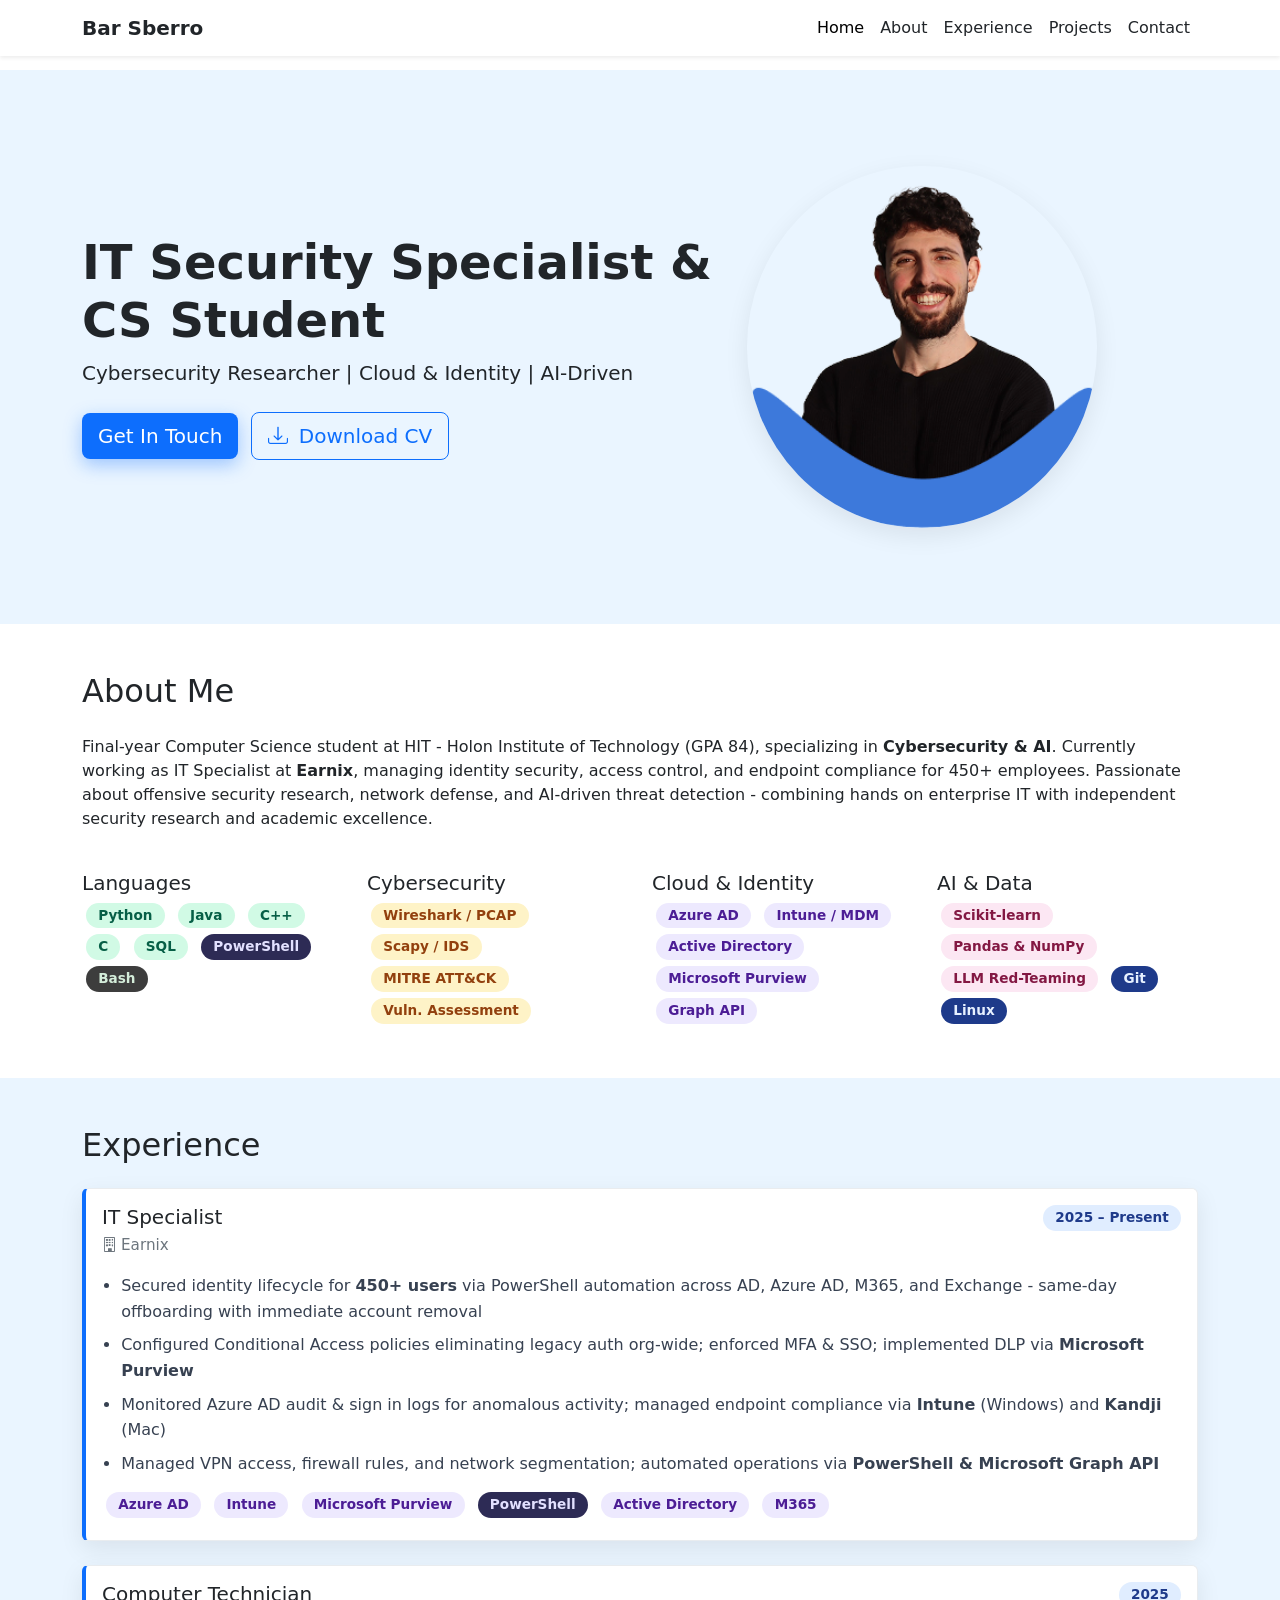
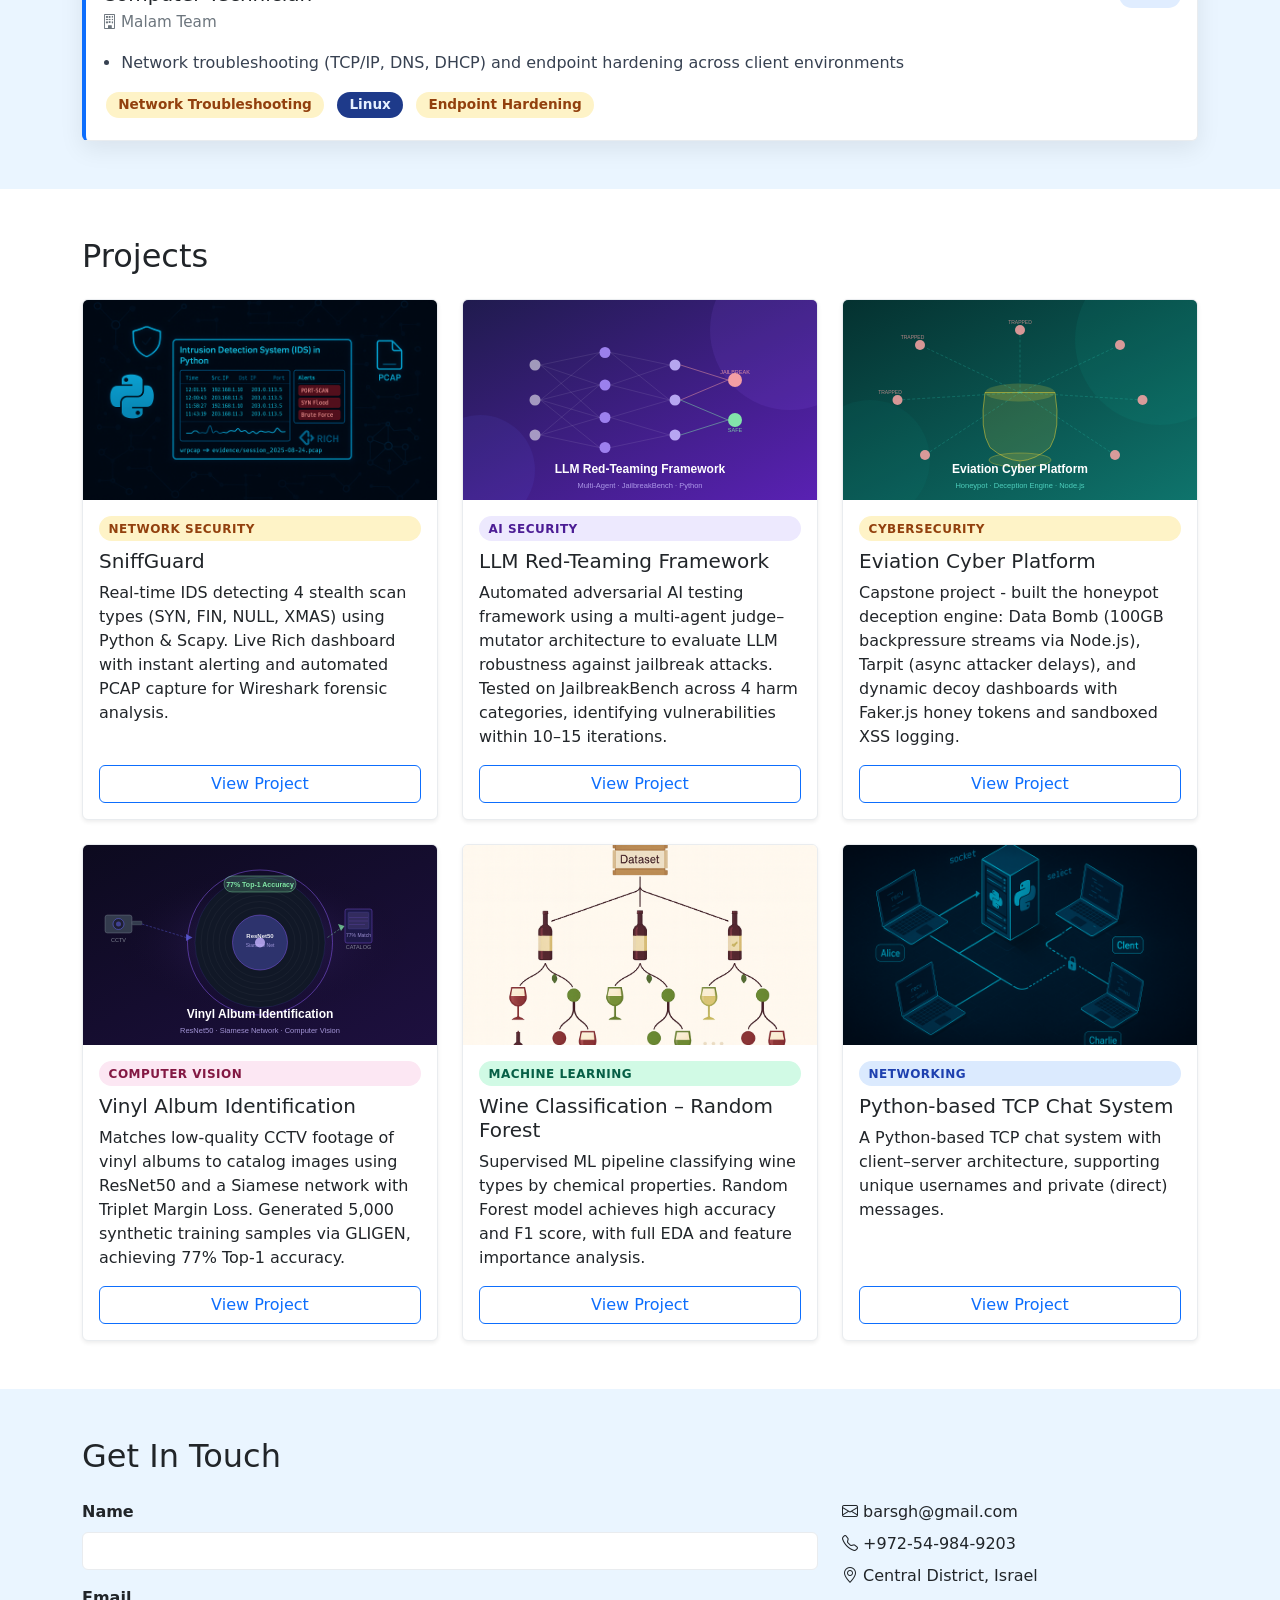
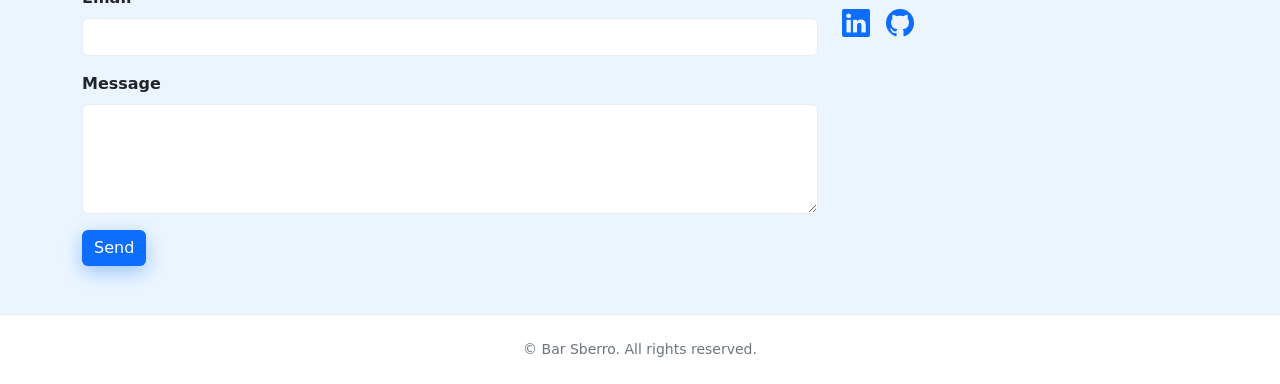
==== index.html @ 9d5ac91b "Standardize punctuation in index.html Replaced em dashes with hyphens in the about section and exper" ====
<!doctype html>
<html lang="en" dir="ltr">
<head>
  <meta charset="utf-8">
  <meta name="viewport" content="width=device-width, initial-scale=1">
  <title>Bar Sberro • Portfolio</title>
  <meta name="description" content="Bar Sberro – IT Security Specialist & CS Student specializing in Cybersecurity, Cloud Identity, and AI-driven threat detection.">
  <link rel="icon" href="assets/meblue.png">
  <link href="https://cdn.jsdelivr.net/npm/bootstrap@5.3.3/dist/css/bootstrap.min.css" rel="stylesheet">
  <link href="https://cdn.jsdelivr.net/npm/bootstrap-icons@1.11.3/font/bootstrap-icons.css" rel="stylesheet">
  <link href="styles.css" rel="stylesheet">
</head>
<body>

<nav class="navbar navbar-expand-lg navbar-light bg-white shadow-sm fixed-top">
  <div class="container">
    <a class="navbar-brand fw-bold" href="#home">Bar Sberro</a>
    <button class="navbar-toggler" type="button" data-bs-toggle="collapse" data-bs-target="#nav" aria-controls="nav" aria-expanded="false" aria-label="Toggle navigation">
      <span class="navbar-toggler-icon"></span>
    </button>
    <div id="nav" class="collapse navbar-collapse">
      <ul class="navbar-nav ms-auto">
        <li class="nav-item"><a class="nav-link" href="#home">Home</a></li>
        <li class="nav-item"><a class="nav-link" href="#about">About</a></li>
        <li class="nav-item"><a class="nav-link" href="#experience">Experience</a></li>
        <li class="nav-item"><a class="nav-link" href="#projects">Projects</a></li>
        <li class="nav-item"><a class="nav-link" href="#contact">Contact</a></li>
      </ul>
    </div>
  </div>
</nav>

<!-- HERO -->
<header id="home" class="py-5 bg-alt hero">
  <div class="container py-5">
    <div class="row align-items-center gy-4">
      <div class="col-lg-7">
        <h1 class="display-5 fw-bold">IT Security Specialist &amp; CS Student</h1>
        <p class="lead mb-4">Cybersecurity Researcher | Cloud &amp; Identity | AI-Driven</p>
        <a href="#contact" class="btn btn-primary btn-lg me-2">Get In Touch</a>
        <a href="assets/BarSberro CV.pdf" download class="btn btn-outline-primary btn-lg">
          <i class="bi bi-download me-1"></i> Download CV
        </a>
      </div>
      <div class="col-lg-5 text-center">
        <img src="assets/meblue.png" class="rounded-circle img-fluid hero-img" alt="Bar Sberro's profile picture">
      </div>
    </div>
  </div>
</header>


<!-- ABOUT -->
<section id="about" class="py-5 bg-white">
  <div class="container">
    <h2 class="mb-4">About Me</h2>
    <p>
      Final-year Computer Science student at HIT - Holon Institute of Technology (GPA 84), specializing in <strong>Cybersecurity &amp; AI</strong>. Currently working as IT Specialist at <strong>Earnix</strong>, managing identity security, access control, and endpoint compliance for 450+ employees. Passionate about offensive security research, network defense, and AI-driven threat detection - combining hands on enterprise IT with independent security research and academic excellence.
    </p>
    <div class="row g-4 mt-2">
      <div class="col-md-6 col-lg-3">
        <h5 class="mb-2">Languages</h5>
        <div class="tags">
          <span class="badge python">Python</span>
          <span class="badge java">Java</span>
          <span class="badge cpp">C++</span>
          <span class="badge c">C</span>
          <span class="badge sql">SQL</span>
          <span class="badge powershell">PowerShell</span>
          <span class="badge bash">Bash</span>
        </div>
      </div>
      <div class="col-md-6 col-lg-3">
        <h5 class="mb-2">Cybersecurity</h5>
        <div class="tags">
          <span class="badge sec">Wireshark / PCAP</span>
          <span class="badge sec">Scapy / IDS</span>
          <span class="badge sec">MITRE ATT&amp;CK</span>
          <span class="badge sec">Vuln. Assessment</span>
        </div>
      </div>
      <div class="col-md-6 col-lg-3">
        <h5 class="mb-2">Cloud &amp; Identity</h5>
        <div class="tags">
          <span class="badge cloud">Azure AD</span>
          <span class="badge cloud">Intune / MDM</span>
          <span class="badge cloud">Active Directory</span>
          <span class="badge cloud">Microsoft Purview</span>
          <span class="badge cloud">Graph API</span>
        </div>
      </div>
      <div class="col-md-6 col-lg-3">
        <h5 class="mb-2">AI &amp; Data</h5>
        <div class="tags">
          <span class="badge ai">Scikit-learn</span>
          <span class="badge ai">Pandas &amp; NumPy</span>
          <span class="badge ai">LLM Red-Teaming</span>
          <span class="badge linux">Git</span>
          <span class="badge linux">Linux</span>
        </div>
      </div>
    </div>
  </div>
</section>

<!-- EXPERIENCE -->
<section id="experience" class="py-5 bg-alt">
  <div class="container">
    <h2 class="mb-4">Experience</h2>
    <div class="d-flex flex-column gap-4">

      <!-- Earnix -->
      <div class="card exp-card">
        <div class="card-body">
          <div class="d-flex justify-content-between align-items-start flex-wrap gap-2 mb-3">
            <div>
              <h5 class="mb-1">IT Specialist</h5>
              <span class="exp-company"><i class="bi bi-building me-1"></i>Earnix</span>
            </div>
            <span class="badge exp-date">2025 – Present</span>
          </div>
          <ul class="exp-list">
            <li>Secured identity lifecycle for <strong>450+ users</strong> via PowerShell automation across AD, Azure AD, M365, and Exchange - same-day offboarding with immediate account removal</li>
            <li>Configured Conditional Access policies eliminating legacy auth org-wide; enforced MFA &amp; SSO; implemented DLP via <strong>Microsoft Purview</strong></li>
            <li>Monitored Azure AD audit &amp; sign in logs for anomalous activity; managed endpoint compliance via <strong>Intune</strong> (Windows) and <strong>Kandji</strong> (Mac)</li>
            <li>Managed VPN access, firewall rules, and network segmentation; automated operations via <strong>PowerShell &amp; Microsoft Graph API</strong></li>
          </ul>
          <div class="tags mt-3">
            <span class="badge cloud">Azure AD</span>
            <span class="badge cloud">Intune</span>
            <span class="badge cloud">Microsoft Purview</span>
            <span class="badge powershell">PowerShell</span>
            <span class="badge cloud">Active Directory</span>
            <span class="badge cloud">M365</span>
          </div>
        </div>
      </div>

      <!-- Malam Team -->
      <div class="card exp-card">
        <div class="card-body">
          <div class="d-flex justify-content-between align-items-start flex-wrap gap-2 mb-3">
            <div>
              <h5 class="mb-1">Computer Technician</h5>
              <span class="exp-company"><i class="bi bi-building me-1"></i>Malam Team</span>
            </div>
            <span class="badge exp-date">2025</span>
          </div>
          <ul class="exp-list">
            <li>Network troubleshooting (TCP/IP, DNS, DHCP) and endpoint hardening across client environments</li>
          </ul>
          <div class="tags mt-3">
            <span class="badge sec">Network Troubleshooting</span>
            <span class="badge linux">Linux</span>
            <span class="badge sec">Endpoint Hardening</span>
          </div>
        </div>
      </div>

    </div>
  </div>
</section>

<!-- PROJECTS -->
<section id="projects" class="py-5 bg-white">
  <div class="container">
    <h2 class="mb-4">Projects</h2>
    <div class="row g-4">

      <!-- SniffGuard -->
      <div class="col-md-6 col-lg-4">
        <div class="card h-100 shadow-sm">
          <img src="assets/proj1.png" class="card-img-top project-card-image" alt="SniffGuard IDS">
          <div class="card-body d-flex flex-column">
            <span class="proj-tag tag-sec mb-2">Network Security</span>
            <h5 class="card-title">SniffGuard</h5>
            <p class="card-text">
              Real-time IDS detecting 4 stealth scan types (SYN, FIN, NULL, XMAS) using Python &amp; Scapy. Live Rich dashboard with instant alerting and automated PCAP capture for Wireshark forensic analysis.
            </p>
            <a class="btn btn-outline-primary mt-auto" href="https://github.com/BarDev1999/SniffGuard" target="_blank" rel="noopener">View Project</a>
          </div>
        </div>
      </div>

      <!-- LLM Red-Teaming -->
      <div class="col-md-6 col-lg-4">
        <div class="card h-100 shadow-sm">
          <img src="assets/proj_llm.svg" class="card-img-top project-card-image" alt="LLM Red-Teaming Framework">
          <div class="card-body d-flex flex-column">
            <span class="proj-tag tag-ai mb-2">AI Security</span>
            <h5 class="card-title">LLM Red-Teaming Framework</h5>
            <p class="card-text">
              Automated adversarial AI testing framework using a multi-agent judge–mutator architecture to evaluate LLM robustness against jailbreak attacks. Tested on JailbreakBench across 4 harm categories, identifying vulnerabilities within 10–15 iterations.
            </p>
            <a class="btn btn-outline-primary mt-auto" href="https://github.com/YuriMatyash/ML-Guided-Cyber-Security" target="_blank" rel="noopener">View Project</a>
          </div>
        </div>
      </div>

      <!-- Eviation Cyber Platform -->
      <div class="col-md-6 col-lg-4">
        <div class="card h-100 shadow-sm">
          <img src="assets/proj_eviation.svg" class="card-img-top project-card-image" alt="Eviation Cyber Platform">
          <div class="card-body d-flex flex-column">
            <span class="proj-tag tag-sec mb-2">Cybersecurity</span>
            <h5 class="card-title">Eviation Cyber Platform</h5>
            <p class="card-text">
              Capstone project - built the honeypot deception engine: Data Bomb (100GB backpressure streams via Node.js), Tarpit (async attacker delays), and dynamic decoy dashboards with Faker.js honey tokens and sandboxed XSS logging.
            </p>
            <a class="btn btn-outline-primary mt-auto" href="https://github.com/yanivbahalul/Evation-cyber-platform" target="_blank" rel="noopener">View Project</a>
          </div>
        </div>
      </div>

      <!-- Vinyl Album Identification -->
      <div class="col-md-6 col-lg-4">
        <div class="card h-100 shadow-sm">
          <img src="assets/proj_genai.svg" class="card-img-top project-card-image" alt="Vinyl Album Identification – Computer Vision">
          <div class="card-body d-flex flex-column">
            <span class="proj-tag tag-cv mb-2">Computer Vision</span>
            <h5 class="card-title">Vinyl Album Identification</h5>
            <p class="card-text">
              Matches low-quality CCTV footage of vinyl albums to catalog images using ResNet50 and a Siamese network with Triplet Margin Loss. Generated 5,000 synthetic training samples via GLIGEN, achieving 77% Top-1 accuracy.
            </p>
            <a class="btn btn-outline-primary mt-auto" href="https://github.com/BarDev1999/GenAiProject" target="_blank" rel="noopener">View Project</a>
          </div>
        </div>
      </div>

      <!-- Wine Classification -->
      <div class="col-md-6 col-lg-4">
        <div class="card h-100 shadow-sm">
          <img src="assets/proj2.png" class="card-img-top project-card-image" alt="Wine Classification ML">
          <div class="card-body d-flex flex-column">
            <span class="proj-tag tag-ml mb-2">Machine Learning</span>
            <h5 class="card-title">Wine Classification – Random Forest</h5>
            <p class="card-text">
              Supervised ML pipeline classifying wine types by chemical properties. Random Forest model achieves high accuracy and F1 score, with full EDA and feature importance analysis.
            </p>
            <a class="btn btn-outline-primary mt-auto" href="https://github.com/BarDev1999/supervised_learning_flow-wine" target="_blank" rel="noopener">View Project</a>
          </div>
        </div>
      </div>

      <!-- TCP Chat System -->
      <div class="col-md-6 col-lg-4">
        <div class="card h-100 shadow-sm">
          <img src="assets/teamtcpchat.png" class="card-img-top project-card-image" alt="Python TCP Chat System">
          <div class="card-body d-flex flex-column">
            <span class="proj-tag tag-net mb-2">Networking</span>
            <h5 class="card-title">Python-based TCP Chat System</h5>
            <p class="card-text">
              A Python-based TCP chat system with client–server architecture, supporting unique usernames and private (direct) messages.
            </p>
            <a class="btn btn-outline-primary mt-auto" href="https://github.com/ArbelKoren10/tcp-chat-system" target="_blank" rel="noopener">View Project</a>
          </div>
        </div>
      </div>

    </div>
  </div>
</section>

<!-- CONTACT -->
<section id="contact" class="py-5 bg-alt">
  <div class="container">
    <h2 class="mb-4">Get In Touch</h2>
    <div class="row g-4">
      <div class="col-lg-8">
        <form action="https://formspree.io/f/mgvlwlao" method="POST" class="needs-validation" novalidate>
          <div class="mb-3">
            <label class="form-label">Name</label>
            <input type="text" name="name" class="form-control" required>
          </div>
          <div class="mb-3">
            <label class="form-label">Email</label>
            <input type="email" name="email" class="form-control" required>
          </div>
          <div class="mb-3">
            <label class="form-label">Message</label>
            <textarea name="message" class="form-control" rows="4" required></textarea>
          </div>
          <input type="hidden" name="_captcha" value="false">
          <button class="btn btn-primary">Send</button>
        </form>
      </div>
      <div class="col-lg-4">
        <ul class="list-unstyled">
          <li class="mb-2"><i class="bi bi-envelope"></i> barsgh@gmail.com</li>
          <li class="mb-2"><i class="bi bi-telephone"></i> +972-54-984-9203</li>
          <li class="mb-2"><i class="bi bi-geo-alt"></i> Central District, Israel</li>
        </ul>
        <div class="d-flex gap-3 fs-3">
          <a href="https://www.linkedin.com/in/bar-sberro/" aria-label="LinkedIn"><i class="bi bi-linkedin"></i></a>
          <a href="https://github.com/BarDev1999" aria-label="GitHub"><i class="bi bi-github"></i></a>
        </div>
      </div>
    </div>
  </div>
</section>

<footer class="py-4 bg-white border-top">
  <div class="container text-center small">© Bar Sberro. All rights reserved.</div>
</footer>

<script src="https://cdn.jsdelivr.net/npm/bootstrap@5.3.3/dist/js/bootstrap.bundle.min.js"></script>
<script src="script.js"></script>
</body>
</html>
---- styles.css ----
/* ===== בסיס ומשתנים ===== */
:root{
  --bg:#ffffff; --text:#212529; --muted:#6c757d;
  --card-bg:#ffffff; --card-border:#e9ecef;
  --primary:#0d6efd; --link:#0d6efd; --link-hover:#0b5ed7;
  --shadow:0 8px 24px rgba(0,0,0,.08);
}

html{ scroll-behavior:smooth; }
body{
  background:var(--bg); color:var(--text); padding-top:70px;
  -webkit-font-smoothing:antialiased; -moz-osx-font-smoothing:grayscale;
}
img{ display:block; max-width:100%; height:auto; }
a{ color:var(--link); text-decoration:none; transition:color .2s,opacity .2s,transform .2s; }
a:hover{ color:var(--link-hover); }

/* ===== נביגציה ===== */
.navbar{ transition:box-shadow .2s, background-color .2s; }
.navbar.bg-white{ background-color:var(--bg) !important; }
.navbar .navbar-brand, .navbar .nav-link{ color:var(--text); }
.navbar .nav-link:hover{ opacity:.8; }
.navbar .navbar-toggler{ border:1px solid var(--card-border); }

/* ===== רקע חלופי ===== */
.bg-alt{ background-color:#EAF5FF; }

/* ===== Hero ===== */
.hero {
  min-height:60vh;
  display:flex;
  align-items:center;
}

.hero-img{
  width: 100%;
  max-width: 350px;
  height: auto;
  object-fit: contain;
  box-shadow: var(--shadow);
  transition: transform .35s;
}
.hero-img:hover{ transform: scale(1.02); }

@media (max-width: 576px) {
  .hero-img { max-width: 250px; }
}

/* ===== תגיות ===== */
.tags .badge{
  margin:0 4px 6px; padding:.45em .9em; font-size:.85rem; font-weight:600;
  border-radius:9999px; border:none; line-height:1; transition:filter .15s, transform .15s;
}
.tags .badge:hover{ filter:brightness(0.95); transform:translateY(-1px); }

/* שפות – ירוק בהיר */
.tags .badge.python,
.tags .badge.java,
.tags .badge.cpp,
.tags .badge.c,
.tags .badge.sql{ background:#d1fae5; color:#065f46; }

/* PowerShell & Bash */
.tags .badge.powershell{ background:#2d2b55; color:#e2e0ff; }
.tags .badge.bash{ background:#3d3d3d; color:#d4edda; }

/* כלים – כחול כהה */
.tags .badge.linux,
.tags .badge.git{ background:#1e3a8a; color:#e6f0ff; }

/* Security – ענבר */
.tags .badge.sec{ background:#fef3c7; color:#92400e; }

/* Cloud & Identity – סגול עדין */
.tags .badge.cloud{ background:#ede9fe; color:#4c1d95; }

/* AI & Data – ורוד עדין */
.tags .badge.ai{ background:#fce7f3; color:#831843; }

/* ===== כרטיסים / פרויקטים ===== */
.card{
  background:var(--card-bg); border:1px solid var(--card-border);
  box-shadow:var(--shadow);
  transition:transform .25s, box-shadow .25s, border-color .25s;
}
.card:hover{ transform:translateY(-4px); box-shadow:0 14px 40px rgba(0,0,0,.12); }
.project-card-image{ height:200px !important; width:100% !important; object-fit:cover !important; }

/* Project placeholder (במקום תמונה) */
.project-card-placeholder{
  height:200px;
  display:flex;
  align-items:center;
  justify-content:center;
  font-size:4rem;
  color:rgba(255,255,255,0.9);
  border-radius:0.375rem 0.375rem 0 0;
}
.bg-proj-llm       { background:linear-gradient(135deg,#4f46e5,#7c3aed); }
.bg-proj-eviation  { background:linear-gradient(135deg,#0891b2,#164e63); }
.bg-proj-automation{ background:linear-gradient(135deg,#059669,#064e3b); }

/* ===== Experience ===== */
.exp-card{
  border-left:4px solid var(--primary);
}
.exp-company{
  color:var(--muted);
  font-size:.95rem;
}
.badge.exp-date{
  background:#e0edff;
  color:#1e3a8a;
  font-size:.85rem;
  font-weight:600;
  padding:.45em .9em;
  border-radius:9999px;
}
.exp-list{
  padding-left:1.2rem;
  margin-bottom:0;
}
.exp-list li{
  margin-bottom:.5rem;
  line-height:1.6;
  color:#374151;
}

/* ===== כפתורים ===== */
.btn{ transition:transform .18s, box-shadow .18s, opacity .18s; }
.btn:hover{ transform:translateY(-2px); }
.btn-primary{ background:var(--primary); border:none;
  box-shadow:0 6px 18px color-mix(in srgb, var(--primary) 35%, transparent); }
.btn-primary:hover{ filter:brightness(1.02); }

/* ===== טפסים ===== */
.form-label{ font-weight:600; }
.form-control{ background:var(--bg); color:var(--text); border:1px solid var(--card-border); }
.form-control:focus{ border-color:var(--primary);
  box-shadow:0 0 0 .2rem color-mix(in srgb, var(--primary) 25%, transparent); }
.was-validated .form-control:invalid, .form-control.is-invalid{ border-color:#dc3545; }
.was-validated .form-control:valid, .form-control.is-valid{ border-color:#20c997; }

/* ===== מצבים כלליים ===== */
.bg-light{ background-color:#EAF5FF !important; }
.border-top{ border-top:1px solid var(--card-border) !important; }
footer{ background:var(--bg); color:var(--muted); }

/* ===== רספונסיביות ===== */
@media (max-width:992px){ .hero-img{ max-width:300px; } }
@media (max-width:576px){ .hero{ min-height:50vh; } .display-5{ font-size:2rem; } }

/* ===== תגיות קטגוריה בפרויקטים ===== */
.proj-tag{
  display:inline-block;
  font-size:.75rem; font-weight:700; letter-spacing:.04em;
  padding:.3em .8em; border-radius:9999px;
  text-transform:uppercase;
}
.tag-sec { background:#fef3c7; color:#92400e; }
.tag-ai  { background:#ede9fe; color:#4c1d95; }
.tag-ml  { background:#d1fae5; color:#065f46; }
.tag-cv  { background:#fce7f3; color:#831843; }
.tag-net { background:#dbeafe; color:#1e40af; }
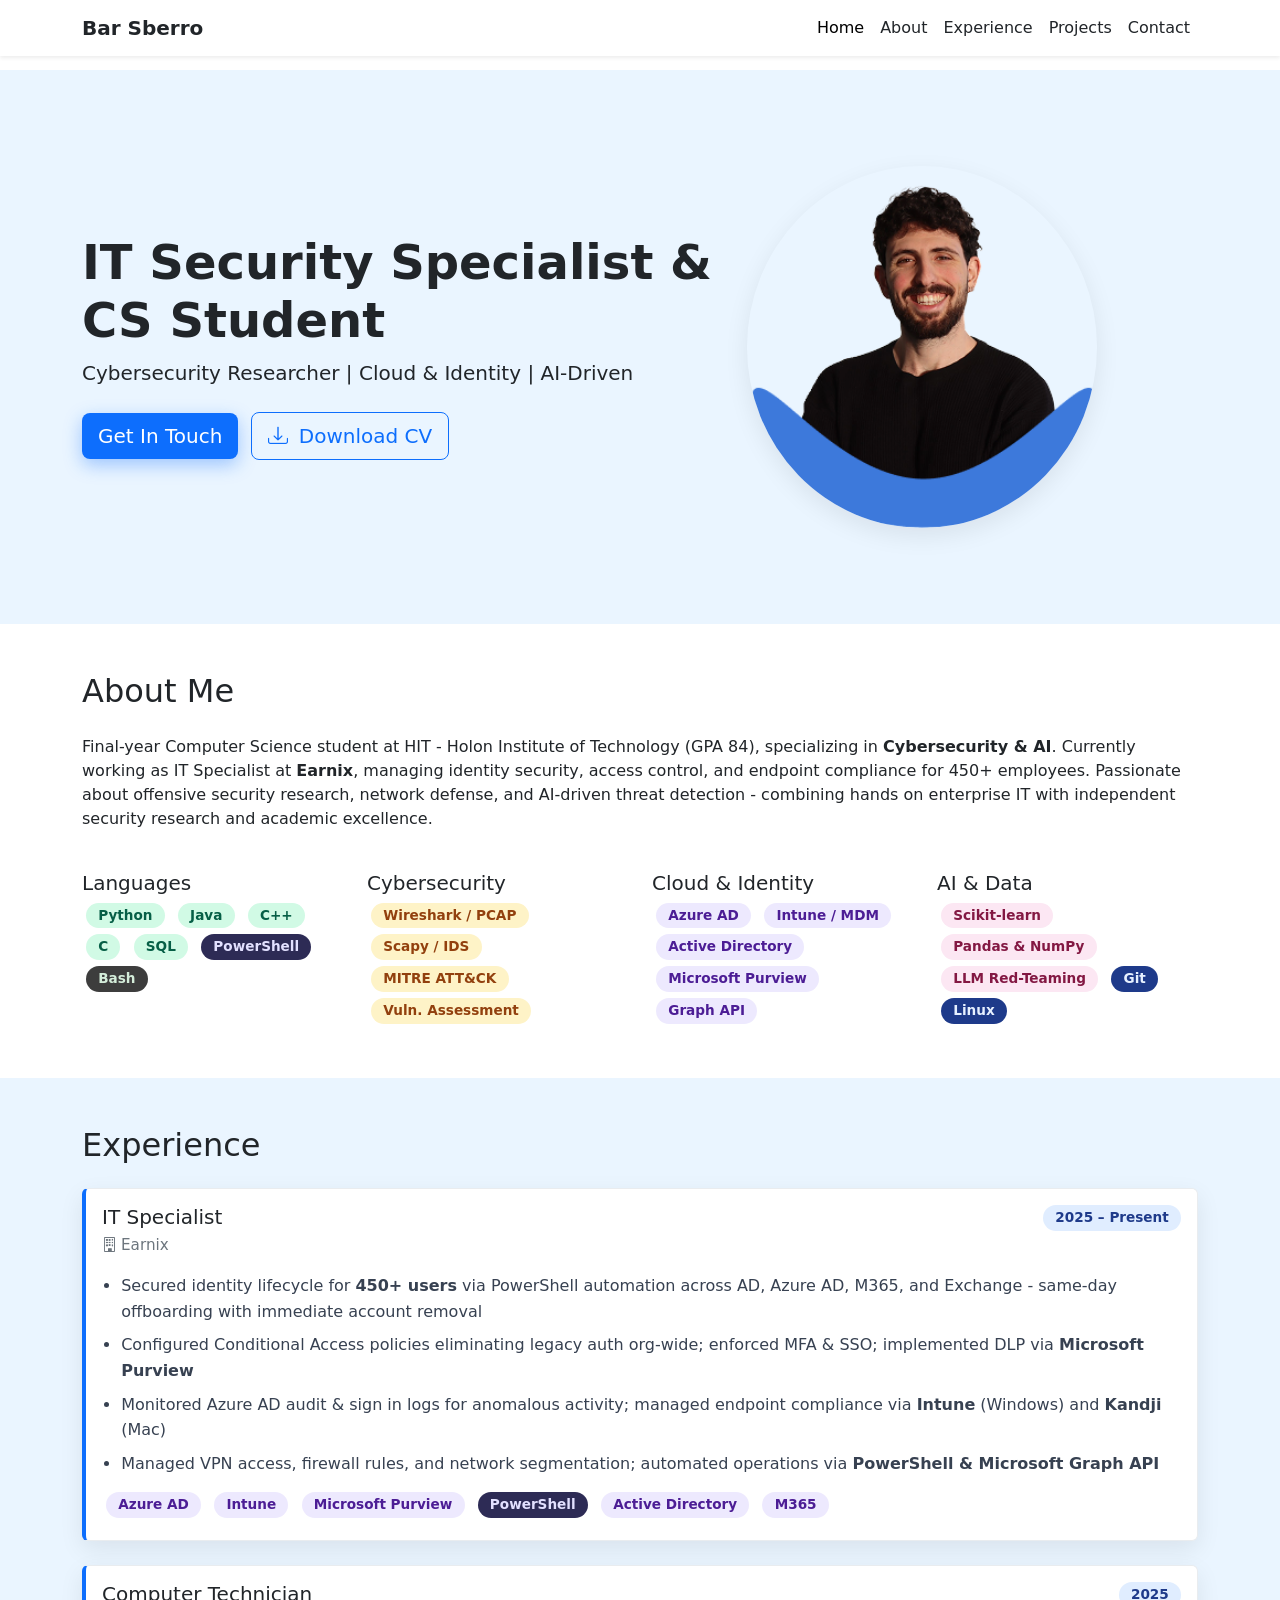
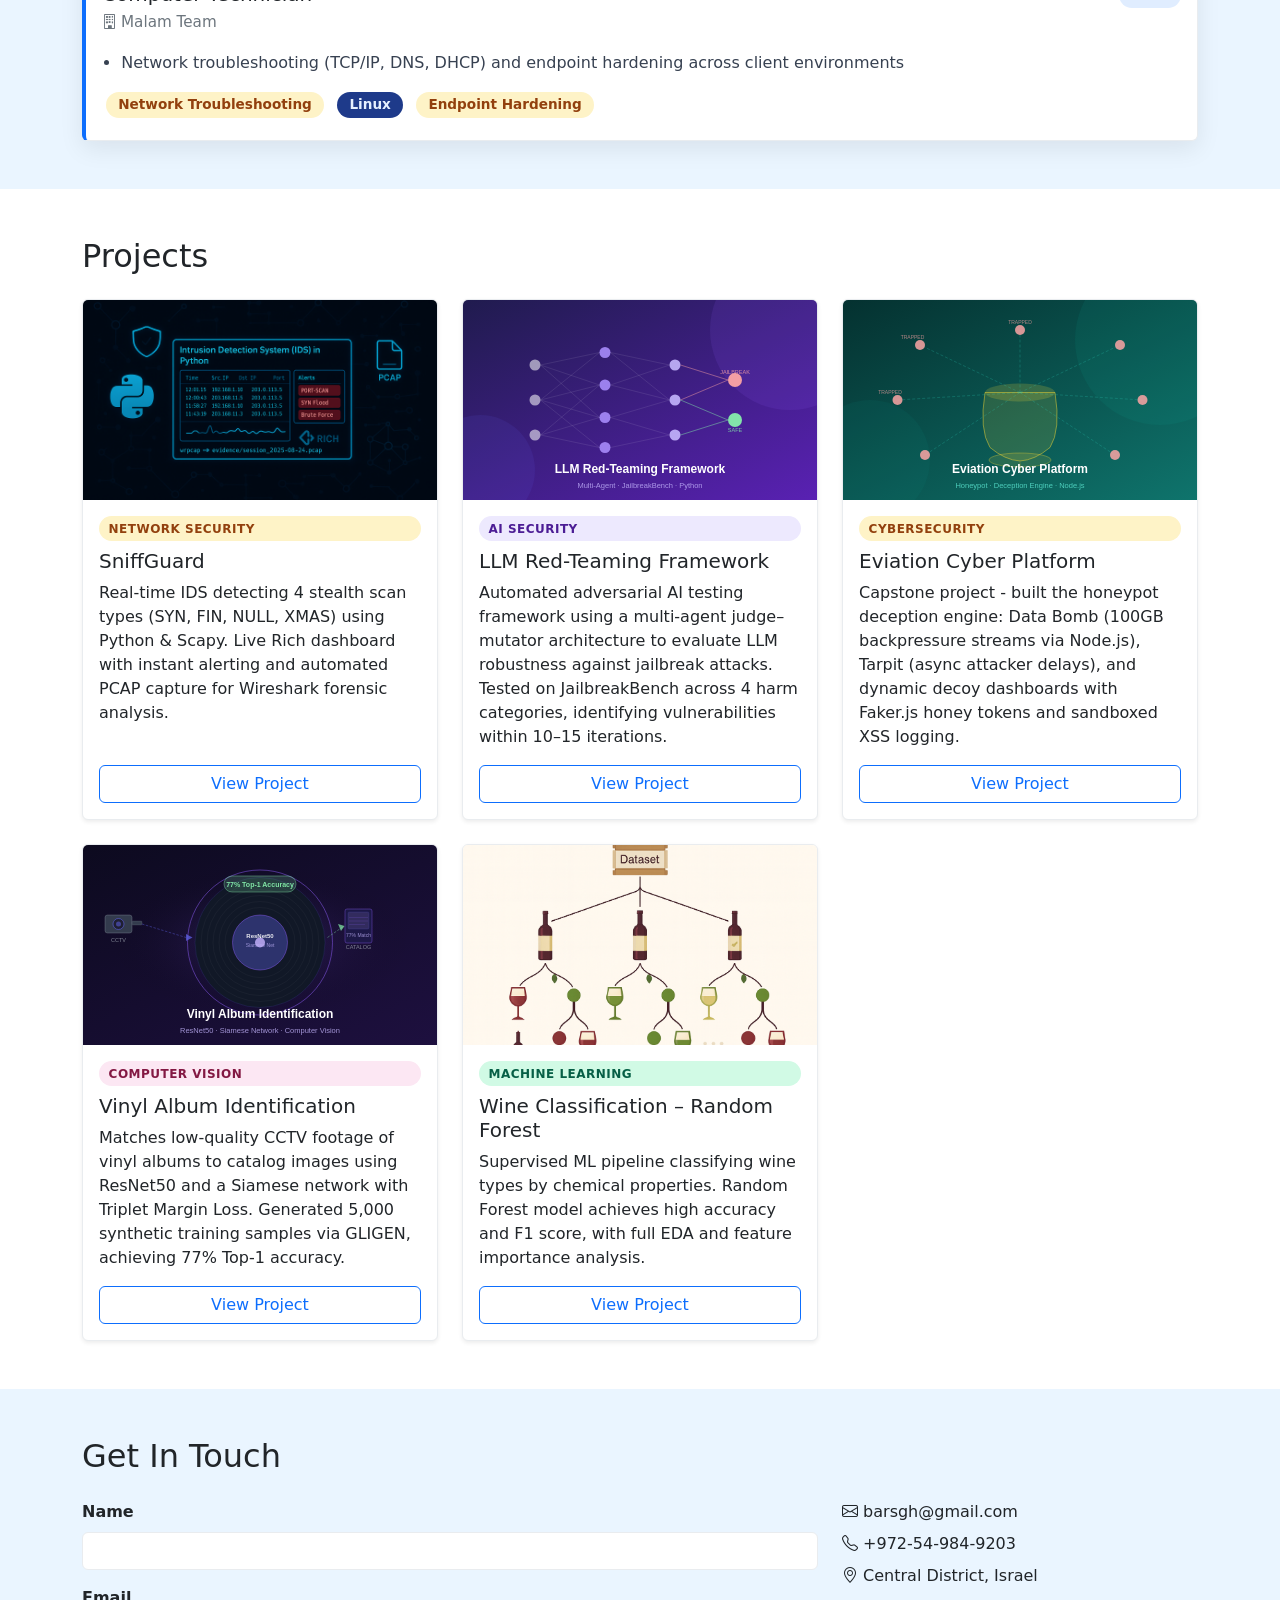
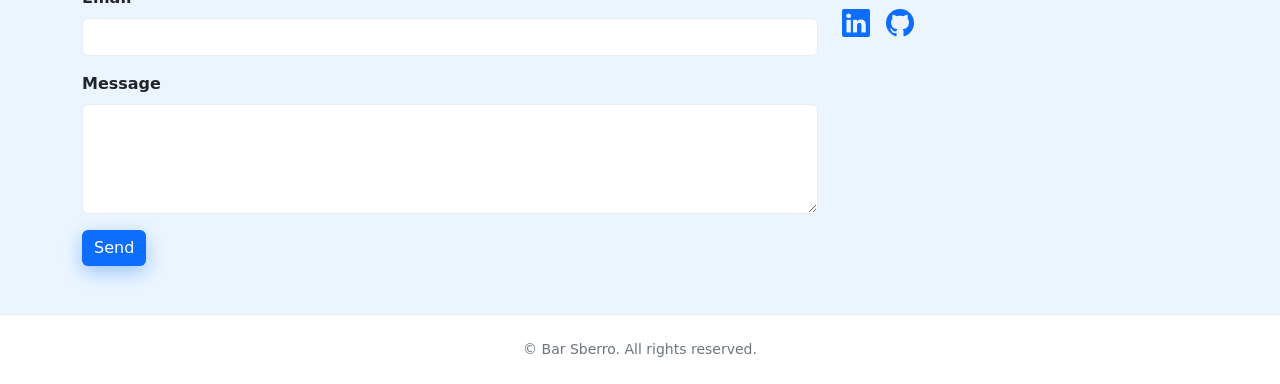
==== commit 486dde17: "Remove TCP Chat System project" ====
--- a/index.html
+++ b/index.html
@@ -242,21 +242,6 @@
         </div>
       </div>
 
-      <!-- TCP Chat System -->
-      <div class="col-md-6 col-lg-4">
-        <div class="card h-100 shadow-sm">
-          <img src="assets/teamtcpchat.png" class="card-img-top project-card-image" alt="Python TCP Chat System">
-          <div class="card-body d-flex flex-column">
-            <span class="proj-tag tag-net mb-2">Networking</span>
-            <h5 class="card-title">Python-based TCP Chat System</h5>
-            <p class="card-text">
-              A Python-based TCP chat system with client–server architecture, supporting unique usernames and private (direct) messages.
-            </p>
-            <a class="btn btn-outline-primary mt-auto" href="https://github.com/ArbelKoren10/tcp-chat-system" target="_blank" rel="noopener">View Project</a>
-          </div>
-        </div>
-      </div>
-
     </div>
   </div>
 </section>
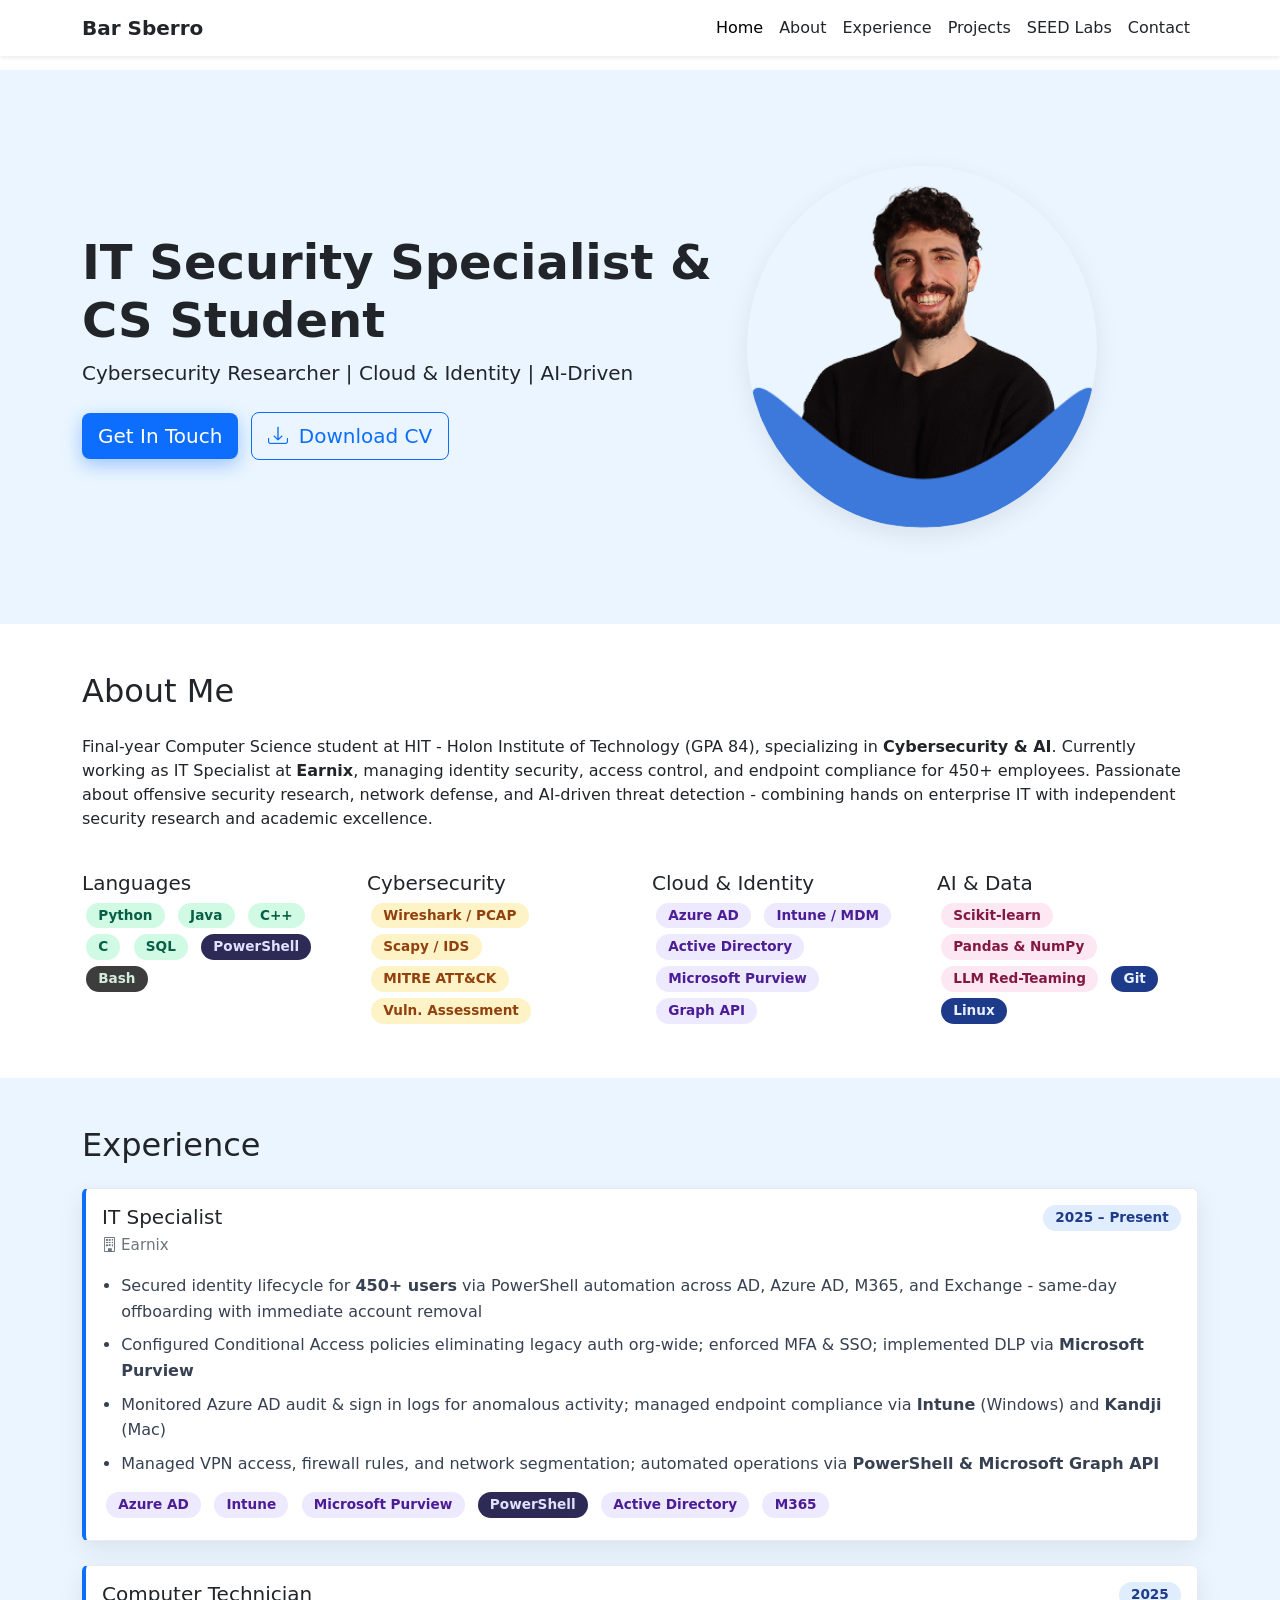
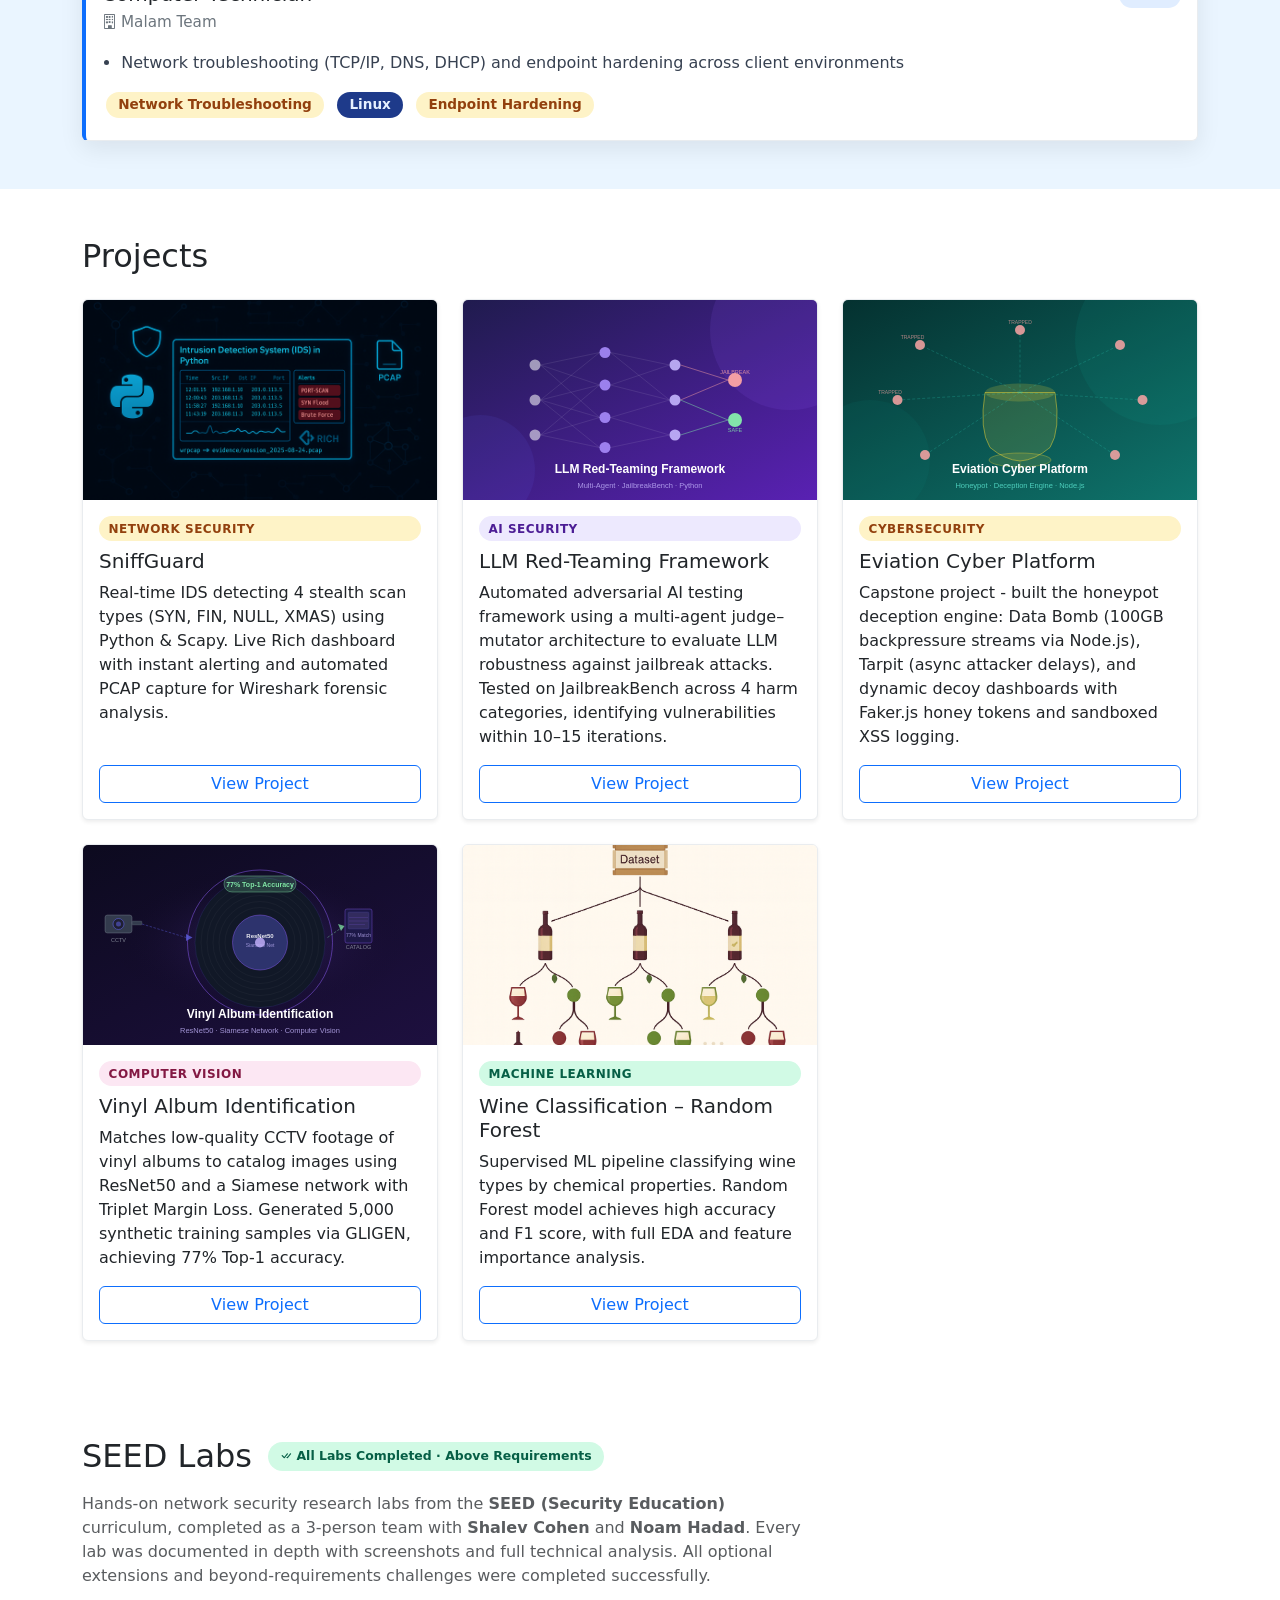
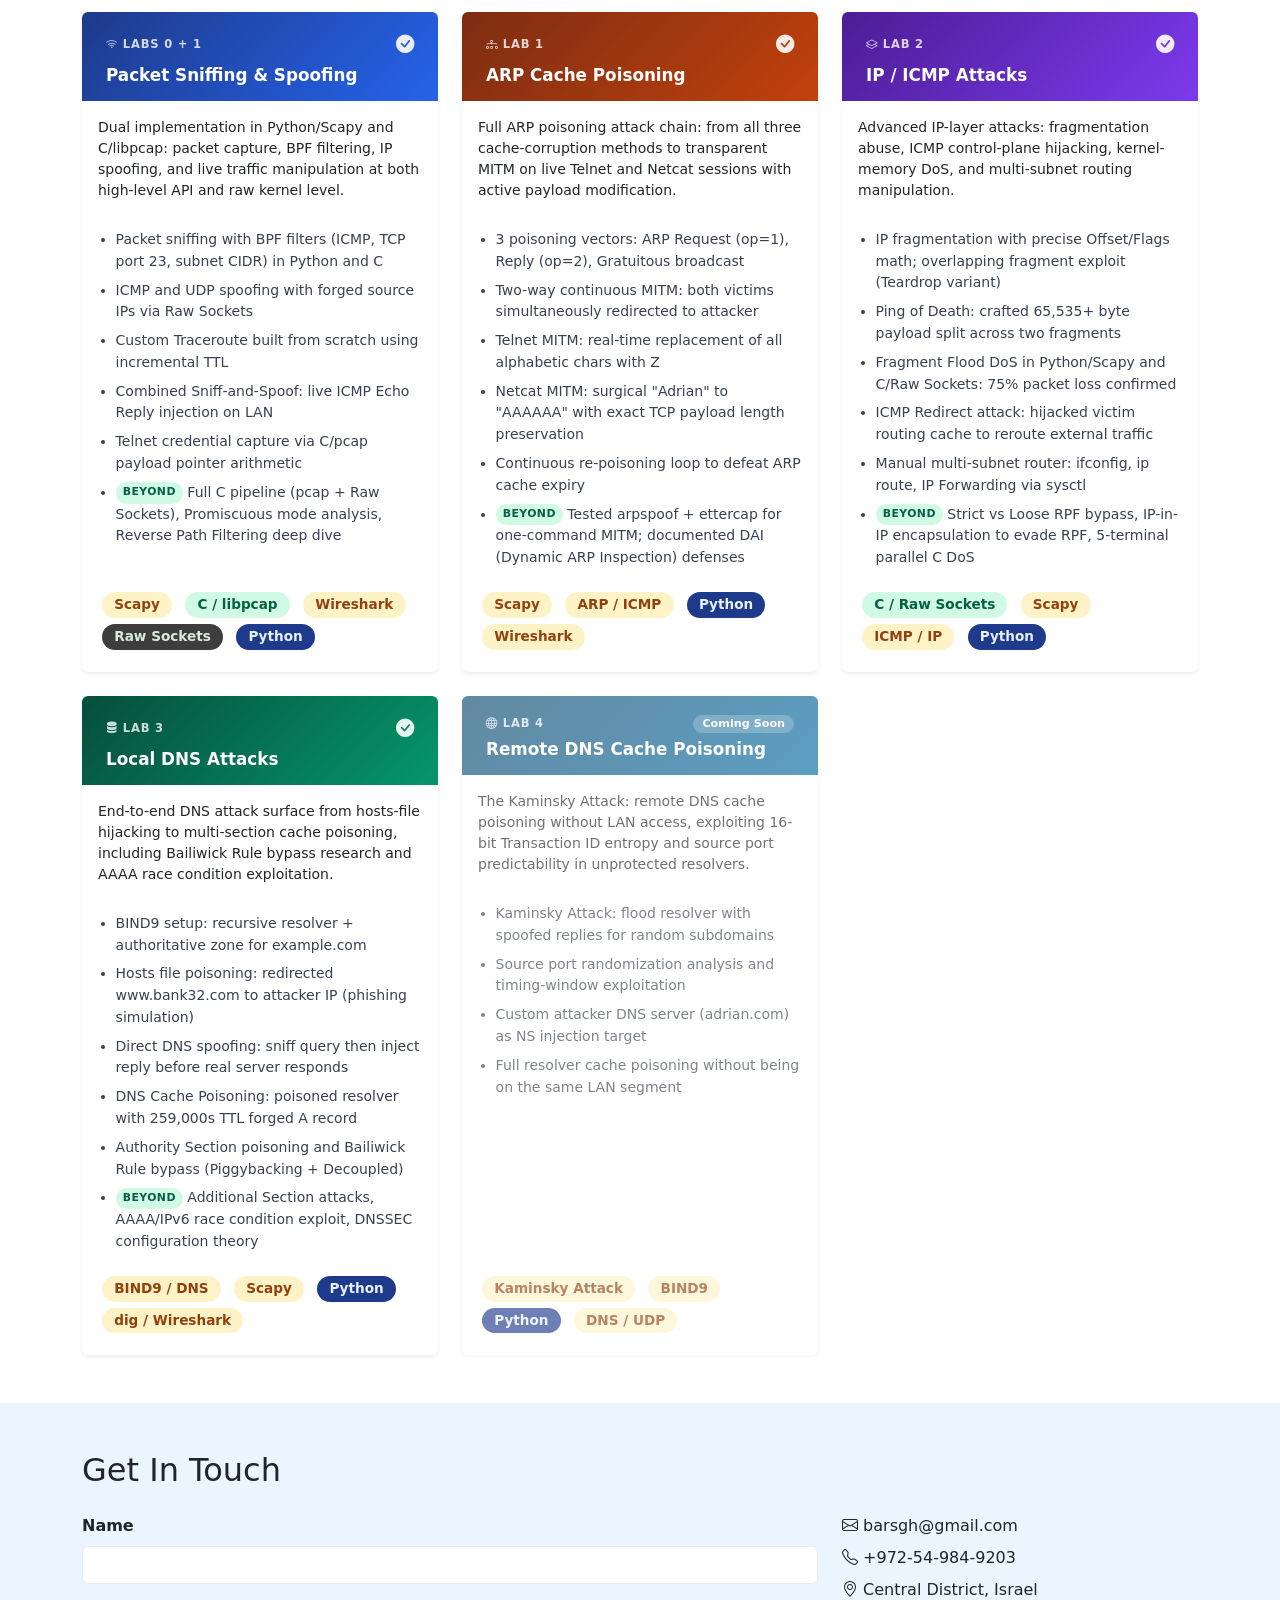
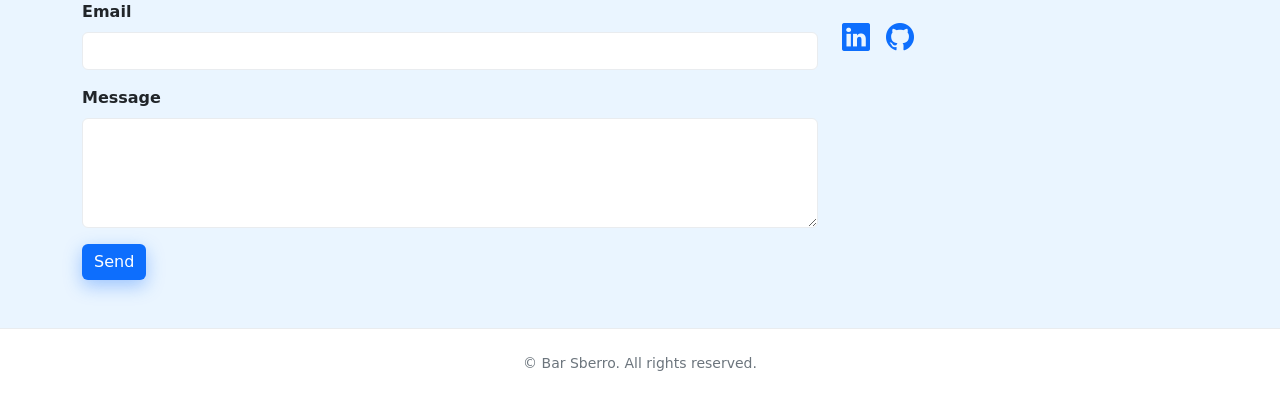
==== commit de1a9d88: "Add SEED Labs section to portfolio New section showcasing 4 completed network security labs (Labs 0+" ====
--- a/index.html
+++ b/index.html
@@ -24,6 +24,7 @@
         <li class="nav-item"><a class="nav-link" href="#about">About</a></li>
         <li class="nav-item"><a class="nav-link" href="#experience">Experience</a></li>
         <li class="nav-item"><a class="nav-link" href="#projects">Projects</a></li>
+        <li class="nav-item"><a class="nav-link" href="#seed-labs">SEED Labs</a></li>
         <li class="nav-item"><a class="nav-link" href="#contact">Contact</a></li>
       </ul>
     </div>
@@ -246,6 +247,191 @@
   </div>
 </section>
 
+<!-- SEED LABS -->
+<section id="seed-labs" class="py-5 bg-white">
+  <div class="container">
+
+    <div class="d-flex flex-wrap align-items-center gap-3 mb-3">
+      <h2 class="mb-0">SEED Labs</h2>
+      <span class="seed-all-badge"><i class="bi bi-check-all me-1"></i>All Labs Completed · Above Requirements</span>
+    </div>
+    <p class="text-muted mb-4" style="max-width:720px;">
+      Hands-on network security research labs from the <strong>SEED (Security Education)</strong> curriculum,
+      completed as a 3-person team with <strong>Shalev Cohen</strong> and <strong>Noam Hadad</strong>.
+      Every lab was documented in depth with screenshots and full technical analysis.
+      All optional extensions and beyond-requirements challenges were completed successfully.
+    </p>
+
+    <div class="row g-4">
+
+      <!-- Lab 0+1 -->
+      <div class="col-md-6 col-lg-4">
+        <div class="card h-100 shadow-sm seed-lab-card">
+          <div class="seed-lab-header lab-sniff">
+            <div class="d-flex justify-content-between align-items-center">
+              <span class="seed-lab-num"><i class="bi bi-wifi me-1"></i>Labs 0 + 1</span>
+              <i class="bi bi-check-circle-fill seed-done-icon"></i>
+            </div>
+            <h5 class="seed-lab-title">Packet Sniffing &amp; Spoofing</h5>
+          </div>
+          <div class="card-body d-flex flex-column">
+            <p class="card-text small">
+              Dual implementation in Python/Scapy and C/libpcap: packet capture, BPF filtering,
+              IP spoofing, and live traffic manipulation at both high-level API and raw kernel level.
+            </p>
+            <ul class="seed-achievements">
+              <li>Packet sniffing with BPF filters (ICMP, TCP port 23, subnet CIDR) in Python and C</li>
+              <li>ICMP and UDP spoofing with forged source IPs via Raw Sockets</li>
+              <li>Custom Traceroute built from scratch using incremental TTL</li>
+              <li>Combined Sniff-and-Spoof: live ICMP Echo Reply injection on LAN</li>
+              <li>Telnet credential capture via C/pcap payload pointer arithmetic</li>
+              <li><span class="seed-beyond">Beyond</span> Full C pipeline (pcap + Raw Sockets), Promiscuous mode analysis, Reverse Path Filtering deep dive</li>
+            </ul>
+            <div class="tags mt-auto pt-3">
+              <span class="badge sec">Scapy</span>
+              <span class="badge c">C / libpcap</span>
+              <span class="badge sec">Wireshark</span>
+              <span class="badge bash">Raw Sockets</span>
+              <span class="badge linux">Python</span>
+            </div>
+          </div>
+        </div>
+      </div>
+
+      <!-- Lab 1 -->
+      <div class="col-md-6 col-lg-4">
+        <div class="card h-100 shadow-sm seed-lab-card">
+          <div class="seed-lab-header lab-arp">
+            <div class="d-flex justify-content-between align-items-center">
+              <span class="seed-lab-num"><i class="bi bi-diagram-3 me-1"></i>Lab 1</span>
+              <i class="bi bi-check-circle-fill seed-done-icon"></i>
+            </div>
+            <h5 class="seed-lab-title">ARP Cache Poisoning</h5>
+          </div>
+          <div class="card-body d-flex flex-column">
+            <p class="card-text small">
+              Full ARP poisoning attack chain: from all three cache-corruption methods to transparent
+              MITM on live Telnet and Netcat sessions with active payload modification.
+            </p>
+            <ul class="seed-achievements">
+              <li>3 poisoning vectors: ARP Request (op=1), Reply (op=2), Gratuitous broadcast</li>
+              <li>Two-way continuous MITM: both victims simultaneously redirected to attacker</li>
+              <li>Telnet MITM: real-time replacement of all alphabetic chars with Z</li>
+              <li>Netcat MITM: surgical "Adrian" to "AAAAAA" with exact TCP payload length preservation</li>
+              <li>Continuous re-poisoning loop to defeat ARP cache expiry</li>
+              <li><span class="seed-beyond">Beyond</span> Tested arpspoof + ettercap for one-command MITM; documented DAI (Dynamic ARP Inspection) defenses</li>
+            </ul>
+            <div class="tags mt-auto pt-3">
+              <span class="badge sec">Scapy</span>
+              <span class="badge sec">ARP / ICMP</span>
+              <span class="badge linux">Python</span>
+              <span class="badge sec">Wireshark</span>
+            </div>
+          </div>
+        </div>
+      </div>
+
+      <!-- Lab 2 -->
+      <div class="col-md-6 col-lg-4">
+        <div class="card h-100 shadow-sm seed-lab-card">
+          <div class="seed-lab-header lab-ip">
+            <div class="d-flex justify-content-between align-items-center">
+              <span class="seed-lab-num"><i class="bi bi-layers me-1"></i>Lab 2</span>
+              <i class="bi bi-check-circle-fill seed-done-icon"></i>
+            </div>
+            <h5 class="seed-lab-title">IP / ICMP Attacks</h5>
+          </div>
+          <div class="card-body d-flex flex-column">
+            <p class="card-text small">
+              Advanced IP-layer attacks: fragmentation abuse, ICMP control-plane hijacking,
+              kernel-memory DoS, and multi-subnet routing manipulation.
+            </p>
+            <ul class="seed-achievements">
+              <li>IP fragmentation with precise Offset/Flags math; overlapping fragment exploit (Teardrop variant)</li>
+              <li>Ping of Death: crafted 65,535+ byte payload split across two fragments</li>
+              <li>Fragment Flood DoS in Python/Scapy and C/Raw Sockets: 75% packet loss confirmed</li>
+              <li>ICMP Redirect attack: hijacked victim routing cache to reroute external traffic</li>
+              <li>Manual multi-subnet router: ifconfig, ip route, IP Forwarding via sysctl</li>
+              <li><span class="seed-beyond">Beyond</span> Strict vs Loose RPF bypass, IP-in-IP encapsulation to evade RPF, 5-terminal parallel C DoS</li>
+            </ul>
+            <div class="tags mt-auto pt-3">
+              <span class="badge c">C / Raw Sockets</span>
+              <span class="badge sec">Scapy</span>
+              <span class="badge sec">ICMP / IP</span>
+              <span class="badge linux">Python</span>
+            </div>
+          </div>
+        </div>
+      </div>
+
+      <!-- Lab 3 -->
+      <div class="col-md-6 col-lg-4">
+        <div class="card h-100 shadow-sm seed-lab-card">
+          <div class="seed-lab-header lab-dns">
+            <div class="d-flex justify-content-between align-items-center">
+              <span class="seed-lab-num"><i class="bi bi-server me-1"></i>Lab 3</span>
+              <i class="bi bi-check-circle-fill seed-done-icon"></i>
+            </div>
+            <h5 class="seed-lab-title">Local DNS Attacks</h5>
+          </div>
+          <div class="card-body d-flex flex-column">
+            <p class="card-text small">
+              End-to-end DNS attack surface from hosts-file hijacking to multi-section cache poisoning,
+              including Bailiwick Rule bypass research and AAAA race condition exploitation.
+            </p>
+            <ul class="seed-achievements">
+              <li>BIND9 setup: recursive resolver + authoritative zone for example.com</li>
+              <li>Hosts file poisoning: redirected www.bank32.com to attacker IP (phishing simulation)</li>
+              <li>Direct DNS spoofing: sniff query then inject reply before real server responds</li>
+              <li>DNS Cache Poisoning: poisoned resolver with 259,000s TTL forged A record</li>
+              <li>Authority Section poisoning and Bailiwick Rule bypass (Piggybacking + Decoupled)</li>
+              <li><span class="seed-beyond">Beyond</span> Additional Section attacks, AAAA/IPv6 race condition exploit, DNSSEC configuration theory</li>
+            </ul>
+            <div class="tags mt-auto pt-3">
+              <span class="badge sec">BIND9 / DNS</span>
+              <span class="badge sec">Scapy</span>
+              <span class="badge linux">Python</span>
+              <span class="badge sec">dig / Wireshark</span>
+            </div>
+          </div>
+        </div>
+      </div>
+
+      <!-- Lab 4 Coming Soon -->
+      <div class="col-md-6 col-lg-4">
+        <div class="card h-100 shadow-sm seed-lab-card seed-coming-soon">
+          <div class="seed-lab-header lab-dns-r">
+            <div class="d-flex justify-content-between align-items-center">
+              <span class="seed-lab-num"><i class="bi bi-globe me-1"></i>Lab 4</span>
+              <span class="badge" style="background:rgba(255,255,255,.22);color:#fff;font-size:.7rem;border-radius:9999px;padding:.3em .8em;">Coming Soon</span>
+            </div>
+            <h5 class="seed-lab-title">Remote DNS Cache Poisoning</h5>
+          </div>
+          <div class="card-body d-flex flex-column">
+            <p class="card-text small">
+              The Kaminsky Attack: remote DNS cache poisoning without LAN access, exploiting
+              16-bit Transaction ID entropy and source port predictability in unprotected resolvers.
+            </p>
+            <ul class="seed-achievements">
+              <li>Kaminsky Attack: flood resolver with spoofed replies for random subdomains</li>
+              <li>Source port randomization analysis and timing-window exploitation</li>
+              <li>Custom attacker DNS server (adrian.com) as NS injection target</li>
+              <li>Full resolver cache poisoning without being on the same LAN segment</li>
+            </ul>
+            <div class="tags mt-auto pt-3">
+              <span class="badge sec">Kaminsky Attack</span>
+              <span class="badge sec">BIND9</span>
+              <span class="badge linux">Python</span>
+              <span class="badge sec">DNS / UDP</span>
+            </div>
+          </div>
+        </div>
+      </div>
+
+    </div>
+  </div>
+</section>
+
 <!-- CONTACT -->
 <section id="contact" class="py-5 bg-alt">
   <div class="container">
--- a/styles.css
+++ b/styles.css
@@ -162,3 +162,77 @@
 .tag-ml  { background:#d1fae5; color:#065f46; }
 .tag-cv  { background:#fce7f3; color:#831843; }
 .tag-net { background:#dbeafe; color:#1e40af; }
+
+/* ===== SEED Labs ===== */
+.seed-lab-card {
+  border: none;
+  overflow: hidden;
+}
+
+.seed-lab-header {
+  padding: 1.2rem 1.5rem 1rem;
+  color: #fff;
+  position: relative;
+}
+
+.seed-lab-header.lab-sniff   { background: linear-gradient(135deg,#1e3a8a,#2563eb); }
+.seed-lab-header.lab-arp     { background: linear-gradient(135deg,#7c2d12,#c2410c); }
+.seed-lab-header.lab-ip      { background: linear-gradient(135deg,#4c1d95,#7c3aed); }
+.seed-lab-header.lab-dns     { background: linear-gradient(135deg,#064e3b,#059669); }
+.seed-lab-header.lab-dns-r   { background: linear-gradient(135deg,#0c4a6e,#0369a1); }
+
+.seed-lab-num {
+  font-size: .72rem;
+  font-weight: 700;
+  letter-spacing: .07em;
+  text-transform: uppercase;
+  opacity: .8;
+}
+
+.seed-lab-title {
+  font-size: 1.05rem;
+  font-weight: 700;
+  margin: .4rem 0 0;
+  color: #fff;
+}
+
+.seed-done-icon {
+  font-size: 1.15rem;
+  opacity: .9;
+}
+
+.seed-achievements {
+  padding-left: 1.1rem;
+  margin: .75rem 0 0;
+  font-size: .875rem;
+}
+
+.seed-achievements li {
+  margin-bottom: .45rem;
+  color: #374151;
+  line-height: 1.55;
+}
+
+.seed-beyond {
+  display: inline-block;
+  font-size: .68rem;
+  font-weight: 700;
+  letter-spacing: .04em;
+  padding: .22em .65em;
+  border-radius: 9999px;
+  background: #d1fae5;
+  color: #065f46;
+  text-transform: uppercase;
+  vertical-align: middle;
+}
+
+.seed-coming-soon { opacity: .65; }
+
+.seed-all-badge {
+  font-size: .78rem;
+  font-weight: 700;
+  padding: .4em 1em;
+  border-radius: 9999px;
+  background: #d1fae5;
+  color: #065f46;
+}
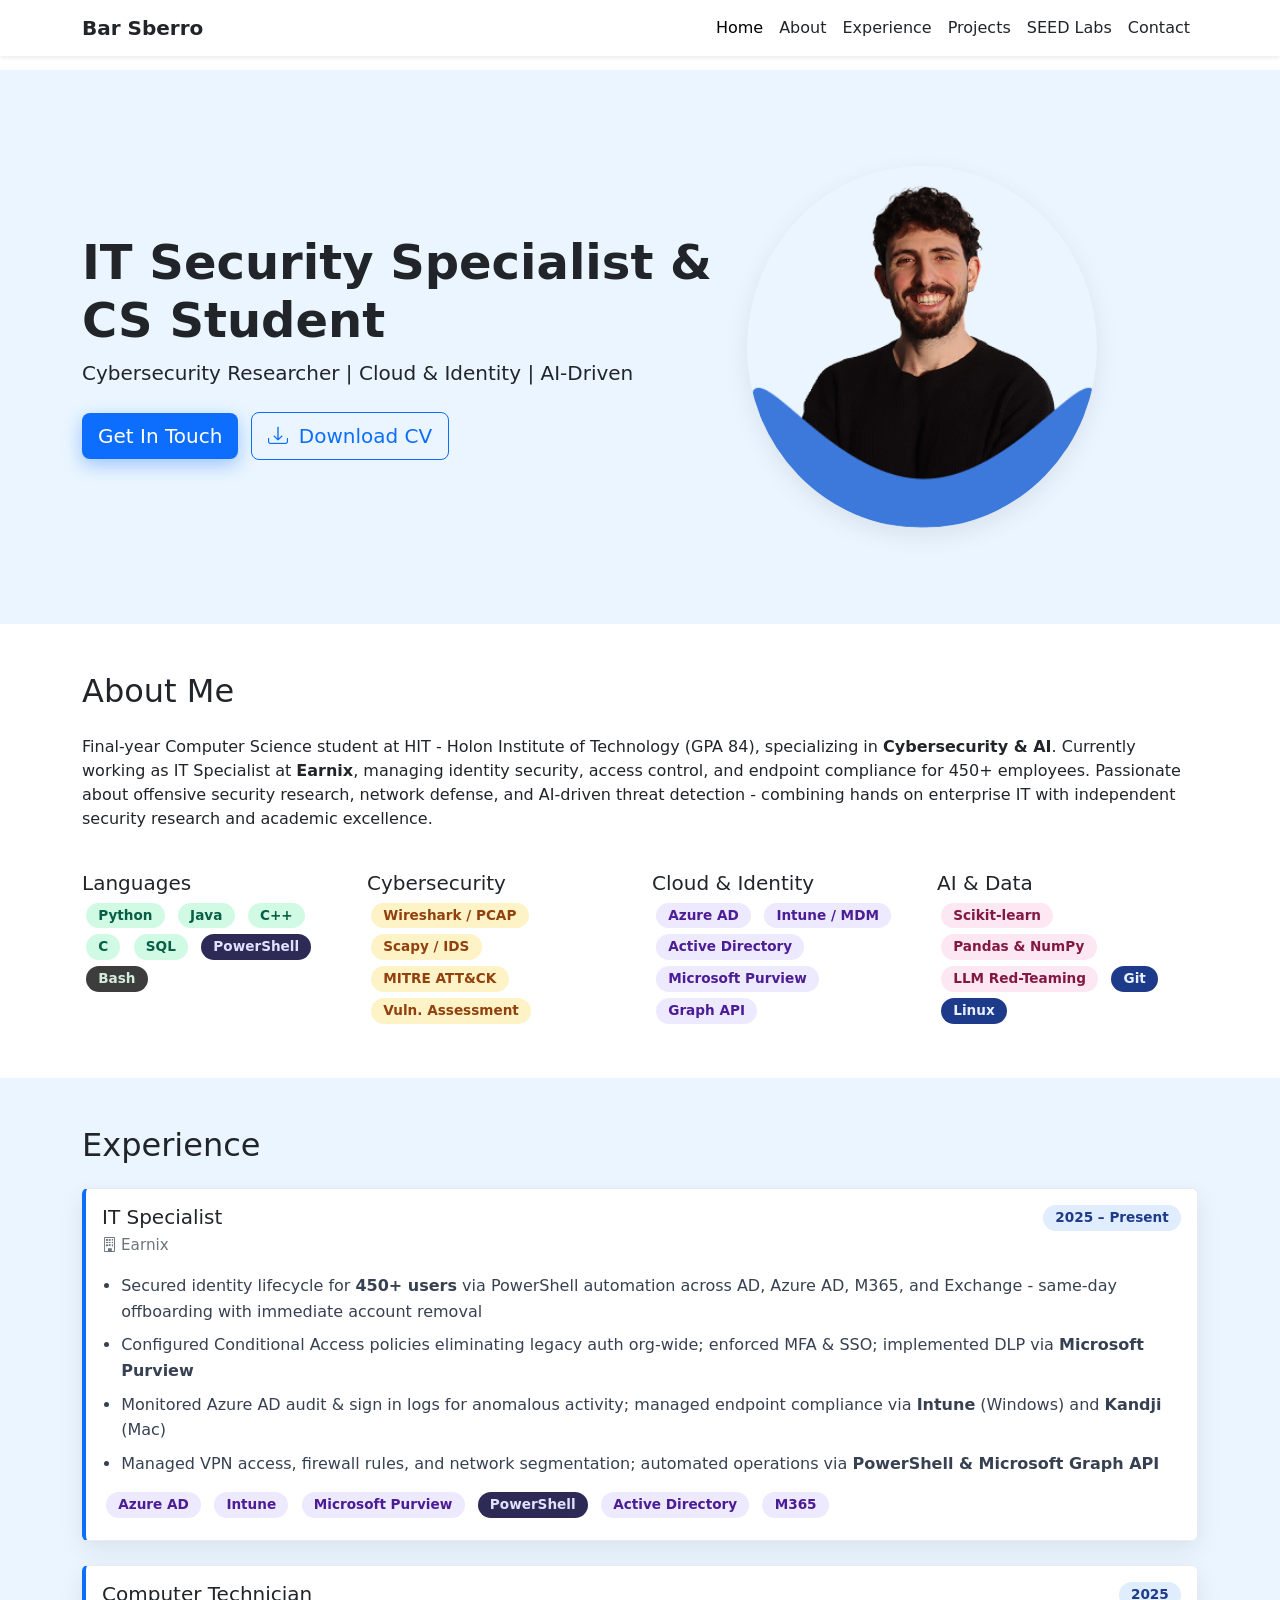
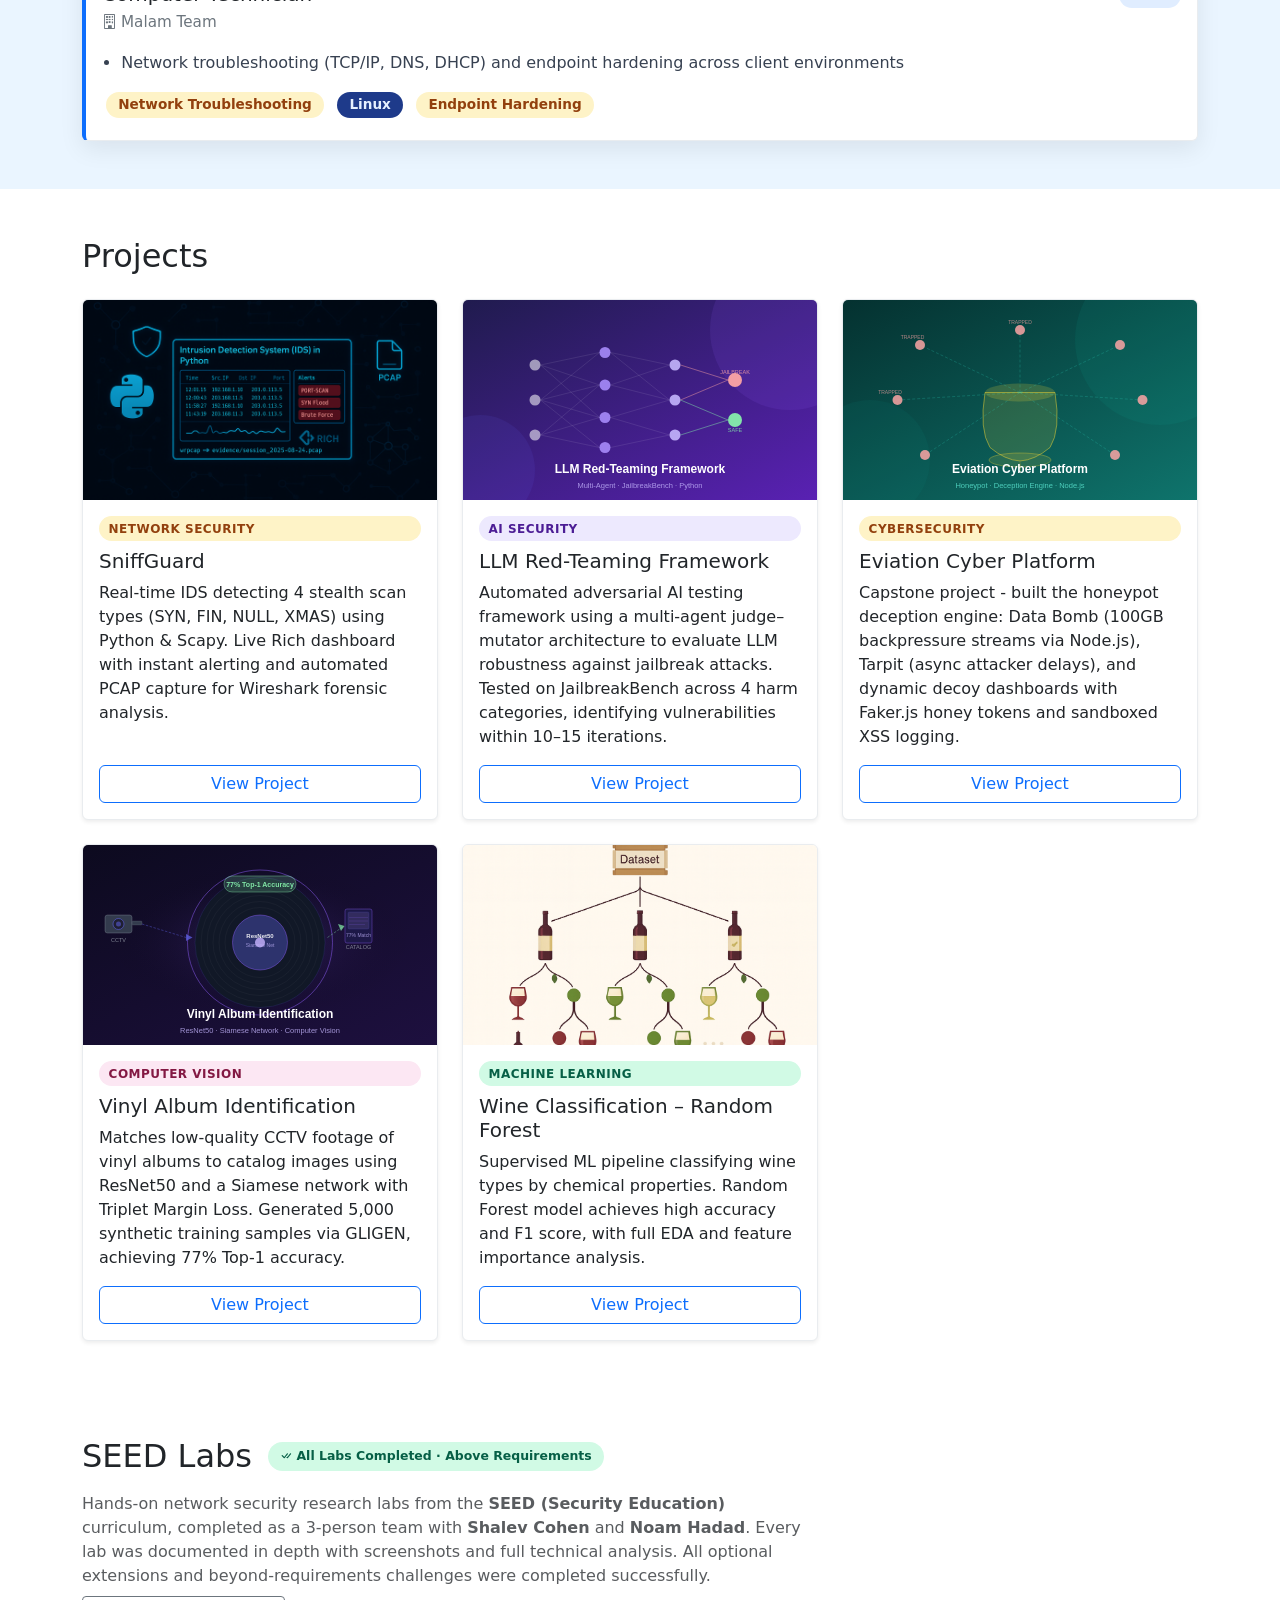
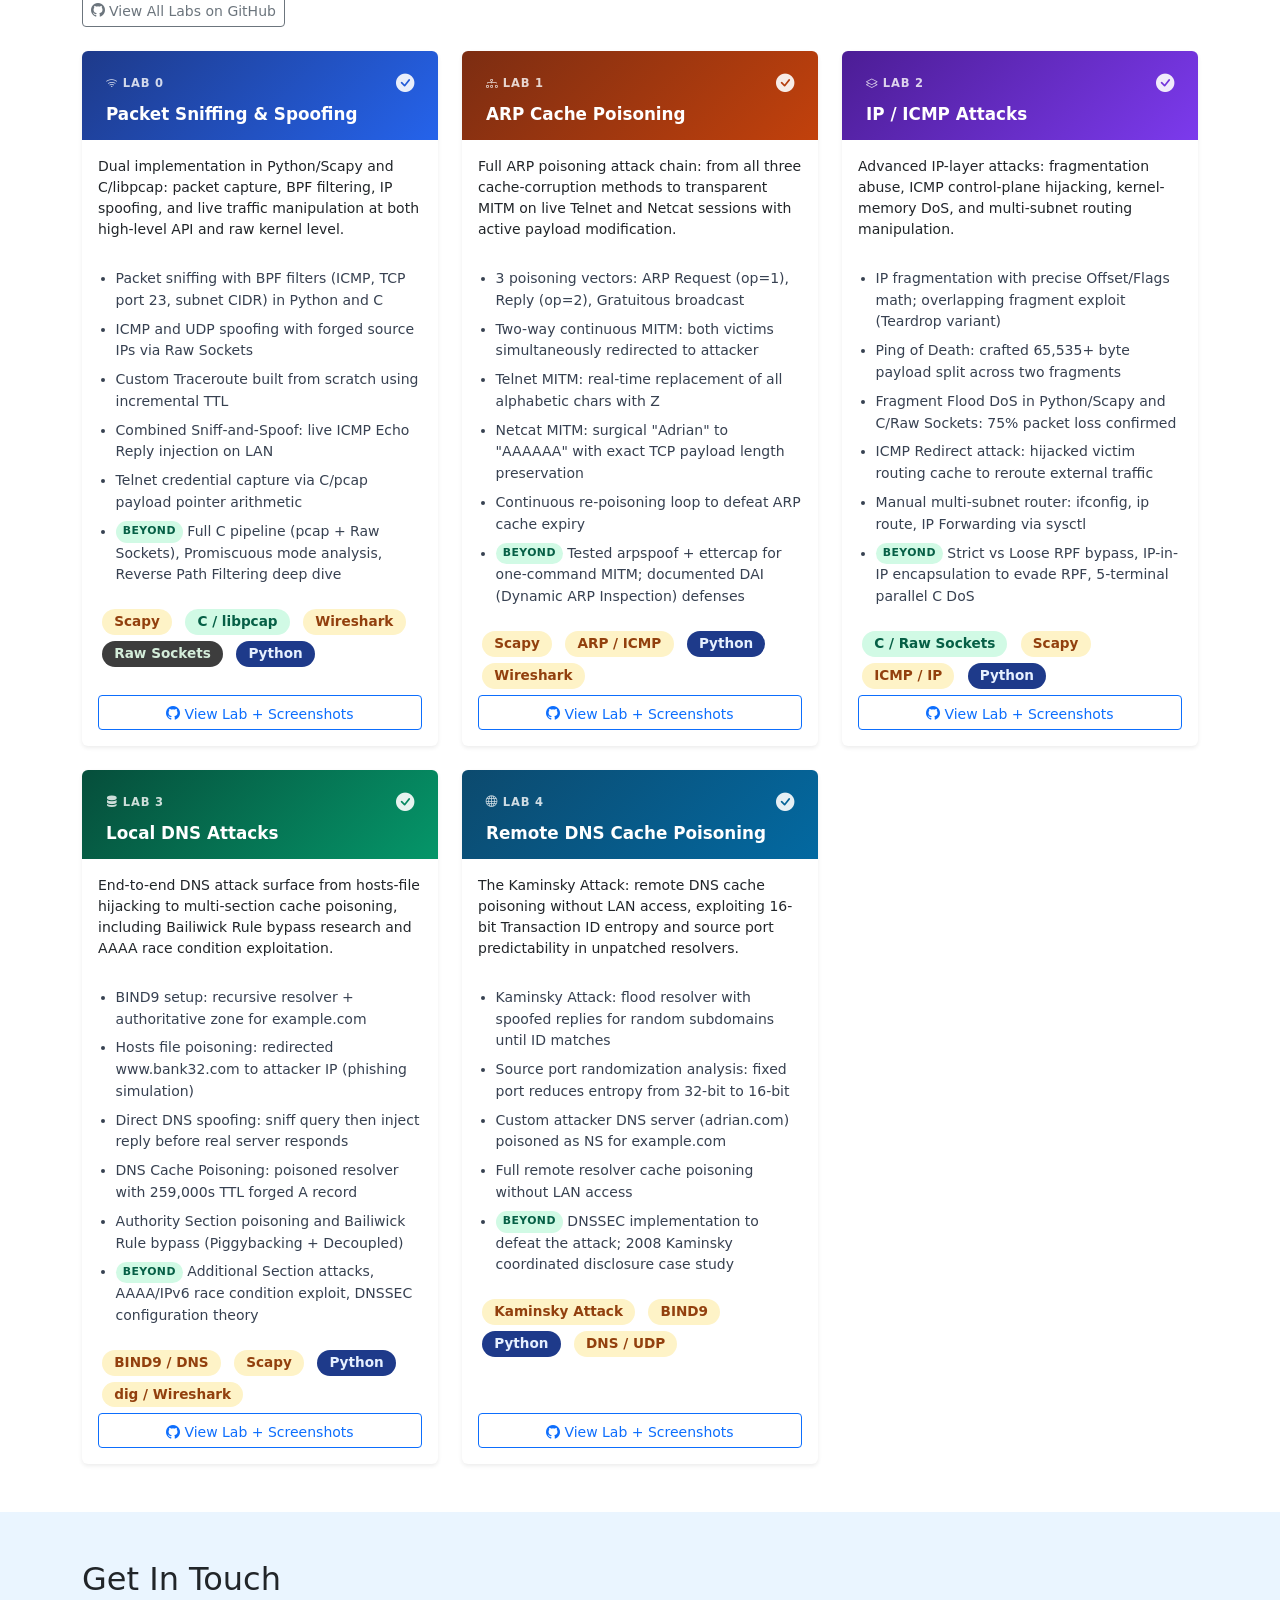
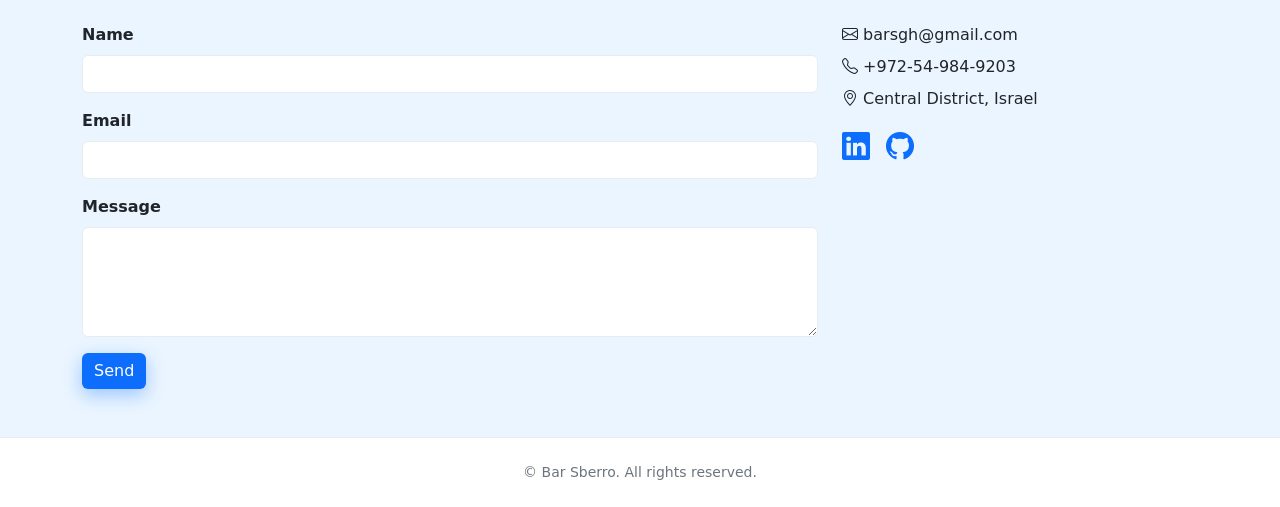
==== commit 4f6999aa: "Update SEED Labs section: add GitHub links, complete Lab 4 card - Add 'View All Labs on GitHub' butt" ====
--- a/index.html
+++ b/index.html
@@ -255,21 +255,26 @@
       <h2 class="mb-0">SEED Labs</h2>
       <span class="seed-all-badge"><i class="bi bi-check-all me-1"></i>All Labs Completed · Above Requirements</span>
     </div>
-    <p class="text-muted mb-4" style="max-width:720px;">
+    <p class="text-muted mb-2" style="max-width:720px;">
       Hands-on network security research labs from the <strong>SEED (Security Education)</strong> curriculum,
       completed as a 3-person team with <strong>Shalev Cohen</strong> and <strong>Noam Hadad</strong>.
       Every lab was documented in depth with screenshots and full technical analysis.
       All optional extensions and beyond-requirements challenges were completed successfully.
     </p>
+    <p class="mb-4">
+      <a href="https://github.com/BarDev1999/seed-labs" target="_blank" rel="noopener" class="btn btn-sm btn-outline-secondary">
+        <i class="bi bi-github me-1"></i>View All Labs on GitHub
+      </a>
+    </p>
 
     <div class="row g-4">
 
-      <!-- Lab 0+1 -->
+      <!-- Lab 0 -->
       <div class="col-md-6 col-lg-4">
         <div class="card h-100 shadow-sm seed-lab-card">
           <div class="seed-lab-header lab-sniff">
             <div class="d-flex justify-content-between align-items-center">
-              <span class="seed-lab-num"><i class="bi bi-wifi me-1"></i>Labs 0 + 1</span>
+              <span class="seed-lab-num"><i class="bi bi-wifi me-1"></i>Lab 0</span>
               <i class="bi bi-check-circle-fill seed-done-icon"></i>
             </div>
             <h5 class="seed-lab-title">Packet Sniffing &amp; Spoofing</h5>
@@ -287,13 +292,16 @@
               <li>Telnet credential capture via C/pcap payload pointer arithmetic</li>
               <li><span class="seed-beyond">Beyond</span> Full C pipeline (pcap + Raw Sockets), Promiscuous mode analysis, Reverse Path Filtering deep dive</li>
             </ul>
-            <div class="tags mt-auto pt-3">
+            <div class="tags mt-3">
               <span class="badge sec">Scapy</span>
               <span class="badge c">C / libpcap</span>
               <span class="badge sec">Wireshark</span>
               <span class="badge bash">Raw Sockets</span>
               <span class="badge linux">Python</span>
             </div>
+            <a href="https://github.com/BarDev1999/seed-labs/tree/main/lab-0" target="_blank" rel="noopener" class="btn btn-outline-primary btn-sm mt-auto pt-2">
+              <i class="bi bi-github me-1"></i>View Lab + Screenshots
+            </a>
           </div>
         </div>
       </div>
@@ -321,12 +329,15 @@
               <li>Continuous re-poisoning loop to defeat ARP cache expiry</li>
               <li><span class="seed-beyond">Beyond</span> Tested arpspoof + ettercap for one-command MITM; documented DAI (Dynamic ARP Inspection) defenses</li>
             </ul>
-            <div class="tags mt-auto pt-3">
+            <div class="tags mt-3">
               <span class="badge sec">Scapy</span>
               <span class="badge sec">ARP / ICMP</span>
               <span class="badge linux">Python</span>
               <span class="badge sec">Wireshark</span>
             </div>
+            <a href="https://github.com/BarDev1999/seed-labs/tree/main/lab-1" target="_blank" rel="noopener" class="btn btn-outline-primary btn-sm mt-auto pt-2">
+              <i class="bi bi-github me-1"></i>View Lab + Screenshots
+            </a>
           </div>
         </div>
       </div>
@@ -354,12 +365,15 @@
               <li>Manual multi-subnet router: ifconfig, ip route, IP Forwarding via sysctl</li>
               <li><span class="seed-beyond">Beyond</span> Strict vs Loose RPF bypass, IP-in-IP encapsulation to evade RPF, 5-terminal parallel C DoS</li>
             </ul>
-            <div class="tags mt-auto pt-3">
+            <div class="tags mt-3">
               <span class="badge c">C / Raw Sockets</span>
               <span class="badge sec">Scapy</span>
               <span class="badge sec">ICMP / IP</span>
               <span class="badge linux">Python</span>
             </div>
+            <a href="https://github.com/BarDev1999/seed-labs/tree/main/lab-2" target="_blank" rel="noopener" class="btn btn-outline-primary btn-sm mt-auto pt-2">
+              <i class="bi bi-github me-1"></i>View Lab + Screenshots
+            </a>
           </div>
         </div>
       </div>
@@ -387,43 +401,50 @@
               <li>Authority Section poisoning and Bailiwick Rule bypass (Piggybacking + Decoupled)</li>
               <li><span class="seed-beyond">Beyond</span> Additional Section attacks, AAAA/IPv6 race condition exploit, DNSSEC configuration theory</li>
             </ul>
-            <div class="tags mt-auto pt-3">
+            <div class="tags mt-3">
               <span class="badge sec">BIND9 / DNS</span>
               <span class="badge sec">Scapy</span>
               <span class="badge linux">Python</span>
               <span class="badge sec">dig / Wireshark</span>
             </div>
-          </div>
-        </div>
-      </div>
-
-      <!-- Lab 4 Coming Soon -->
-      <div class="col-md-6 col-lg-4">
-        <div class="card h-100 shadow-sm seed-lab-card seed-coming-soon">
+            <a href="https://github.com/BarDev1999/seed-labs/tree/main/lab-3" target="_blank" rel="noopener" class="btn btn-outline-primary btn-sm mt-auto pt-2">
+              <i class="bi bi-github me-1"></i>View Lab + Screenshots
+            </a>
+          </div>
+        </div>
+      </div>
+
+      <!-- Lab 4 -->
+      <div class="col-md-6 col-lg-4">
+        <div class="card h-100 shadow-sm seed-lab-card">
           <div class="seed-lab-header lab-dns-r">
             <div class="d-flex justify-content-between align-items-center">
               <span class="seed-lab-num"><i class="bi bi-globe me-1"></i>Lab 4</span>
-              <span class="badge" style="background:rgba(255,255,255,.22);color:#fff;font-size:.7rem;border-radius:9999px;padding:.3em .8em;">Coming Soon</span>
+              <i class="bi bi-check-circle-fill seed-done-icon"></i>
             </div>
             <h5 class="seed-lab-title">Remote DNS Cache Poisoning</h5>
           </div>
           <div class="card-body d-flex flex-column">
             <p class="card-text small">
               The Kaminsky Attack: remote DNS cache poisoning without LAN access, exploiting
-              16-bit Transaction ID entropy and source port predictability in unprotected resolvers.
+              16-bit Transaction ID entropy and source port predictability in unpatched resolvers.
             </p>
             <ul class="seed-achievements">
-              <li>Kaminsky Attack: flood resolver with spoofed replies for random subdomains</li>
-              <li>Source port randomization analysis and timing-window exploitation</li>
-              <li>Custom attacker DNS server (adrian.com) as NS injection target</li>
-              <li>Full resolver cache poisoning without being on the same LAN segment</li>
+              <li>Kaminsky Attack: flood resolver with spoofed replies for random subdomains until ID matches</li>
+              <li>Source port randomization analysis: fixed port reduces entropy from 32-bit to 16-bit</li>
+              <li>Custom attacker DNS server (adrian.com) poisoned as NS for example.com</li>
+              <li>Full remote resolver cache poisoning without LAN access</li>
+              <li><span class="seed-beyond">Beyond</span> DNSSEC implementation to defeat the attack; 2008 Kaminsky coordinated disclosure case study</li>
             </ul>
-            <div class="tags mt-auto pt-3">
+            <div class="tags mt-3">
               <span class="badge sec">Kaminsky Attack</span>
               <span class="badge sec">BIND9</span>
               <span class="badge linux">Python</span>
               <span class="badge sec">DNS / UDP</span>
             </div>
+            <a href="https://github.com/BarDev1999/seed-labs/tree/main/lab-4" target="_blank" rel="noopener" class="btn btn-outline-primary btn-sm mt-auto pt-2">
+              <i class="bi bi-github me-1"></i>View Lab + Screenshots
+            </a>
           </div>
         </div>
       </div>
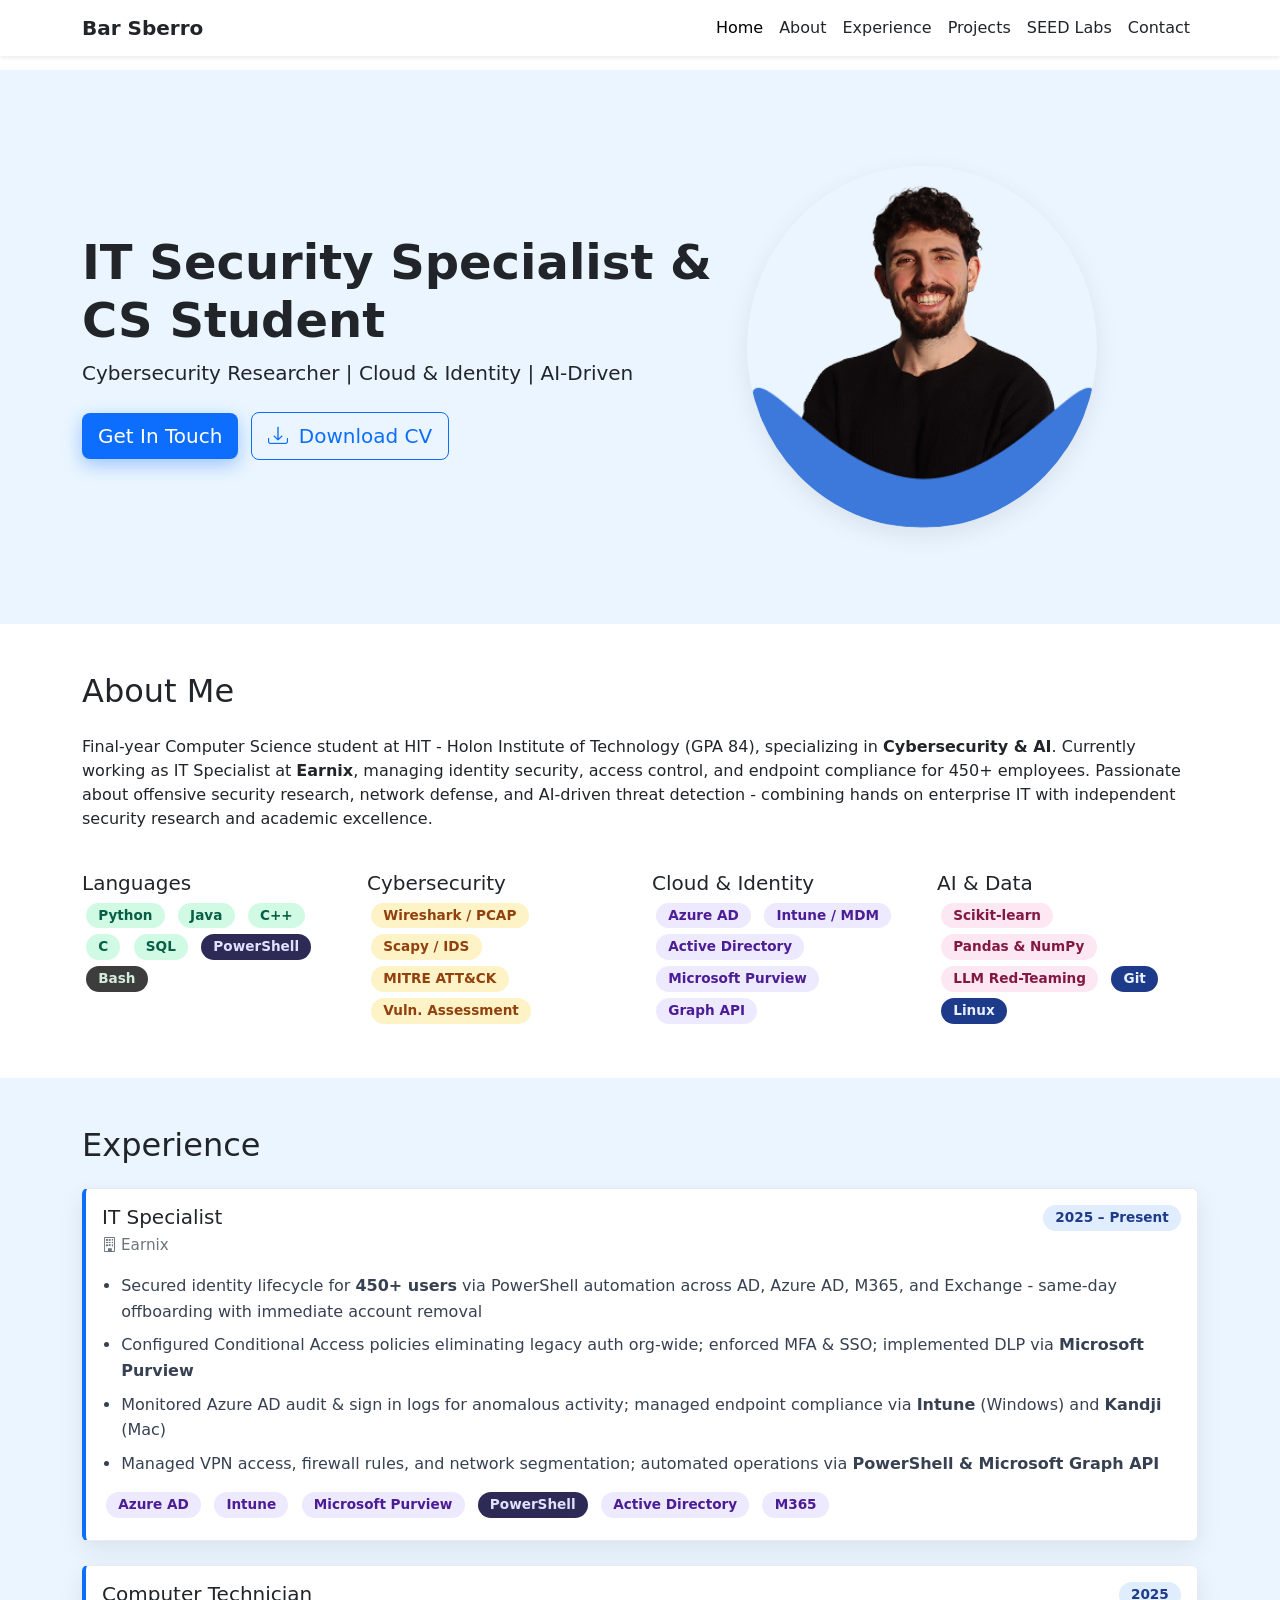
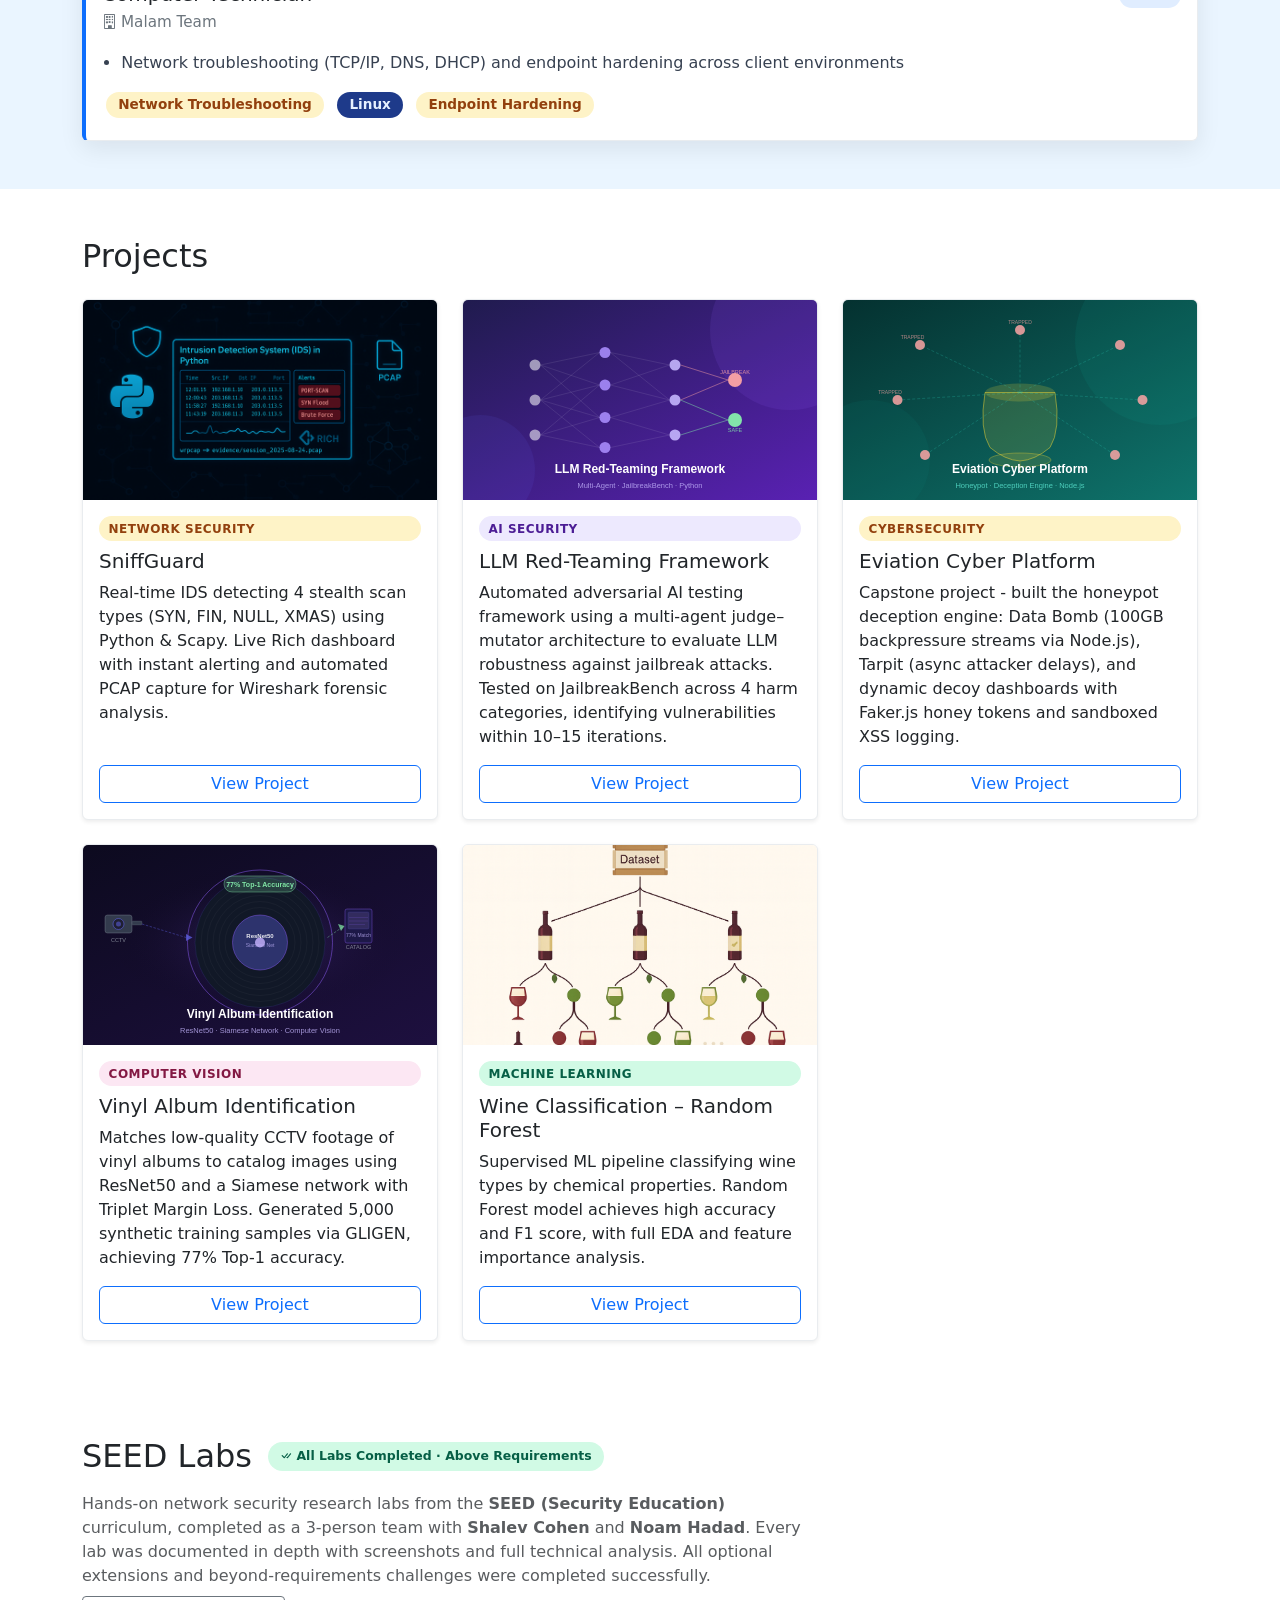
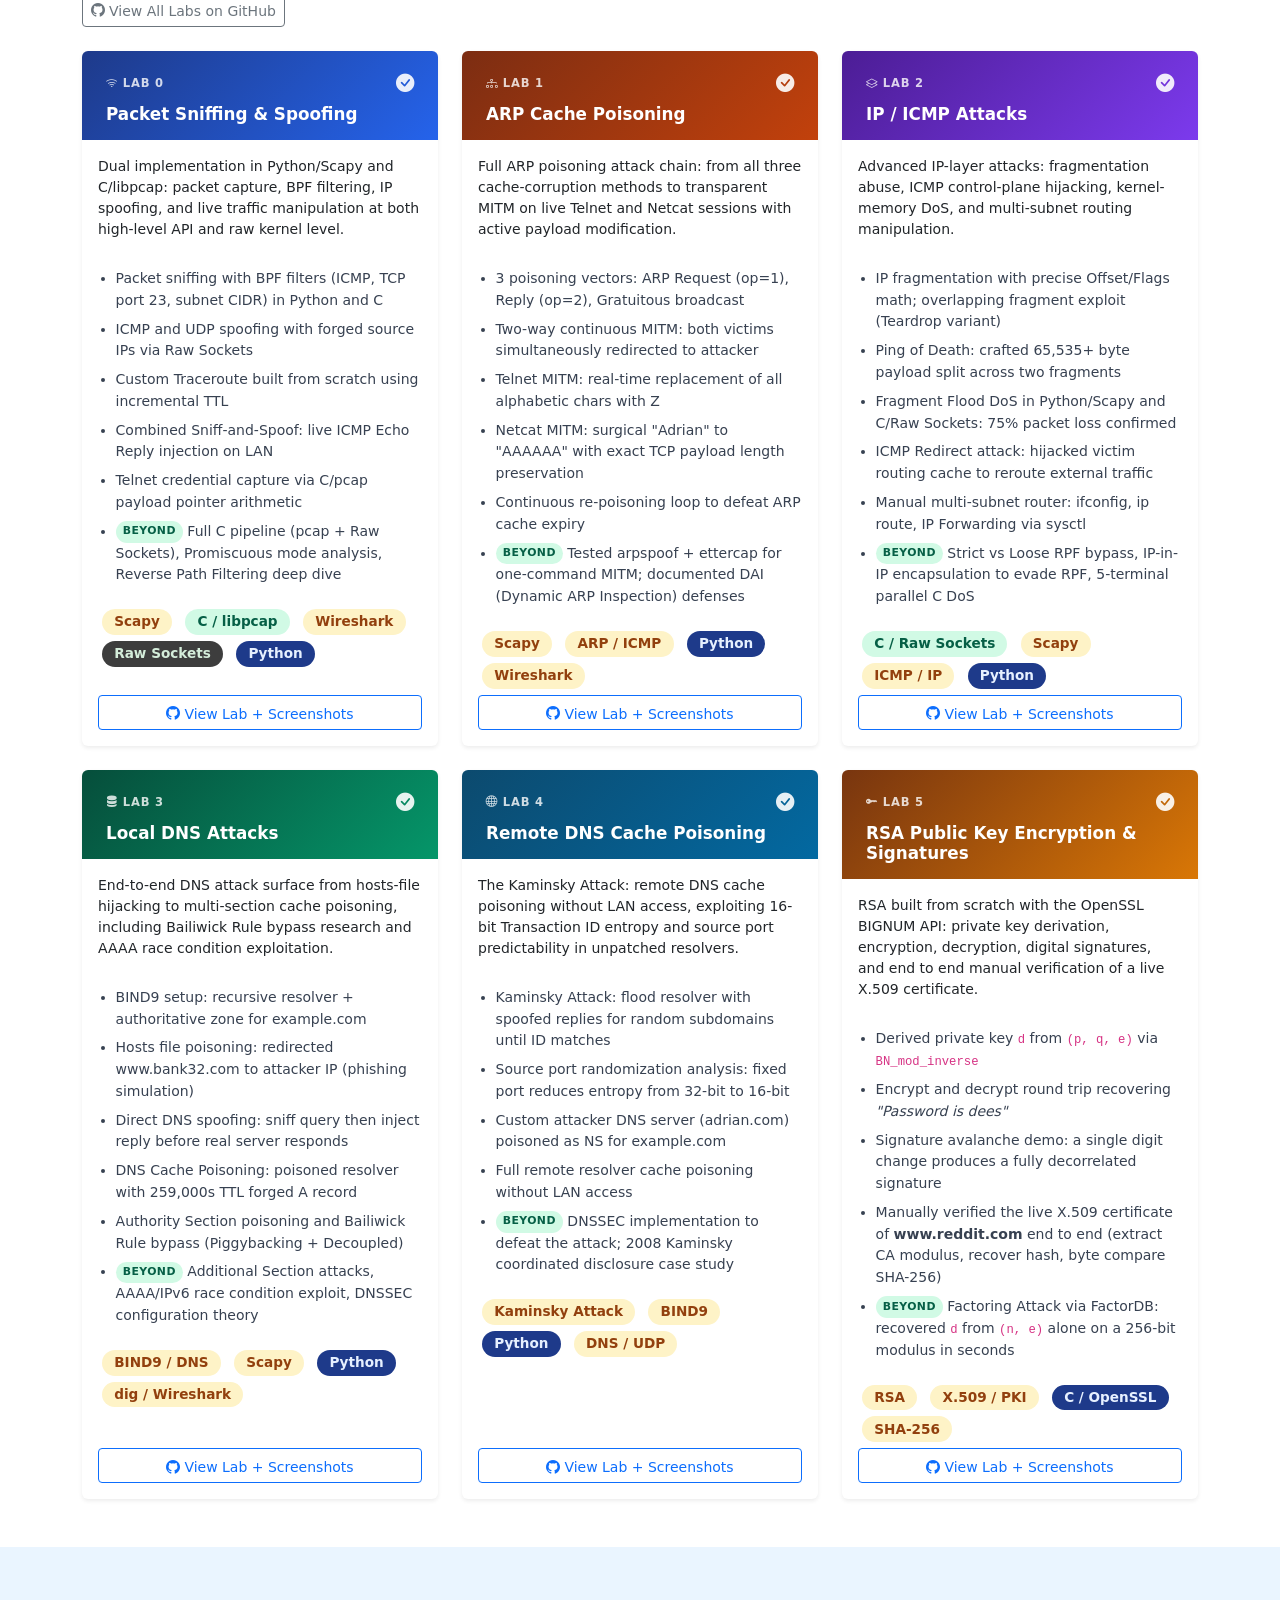
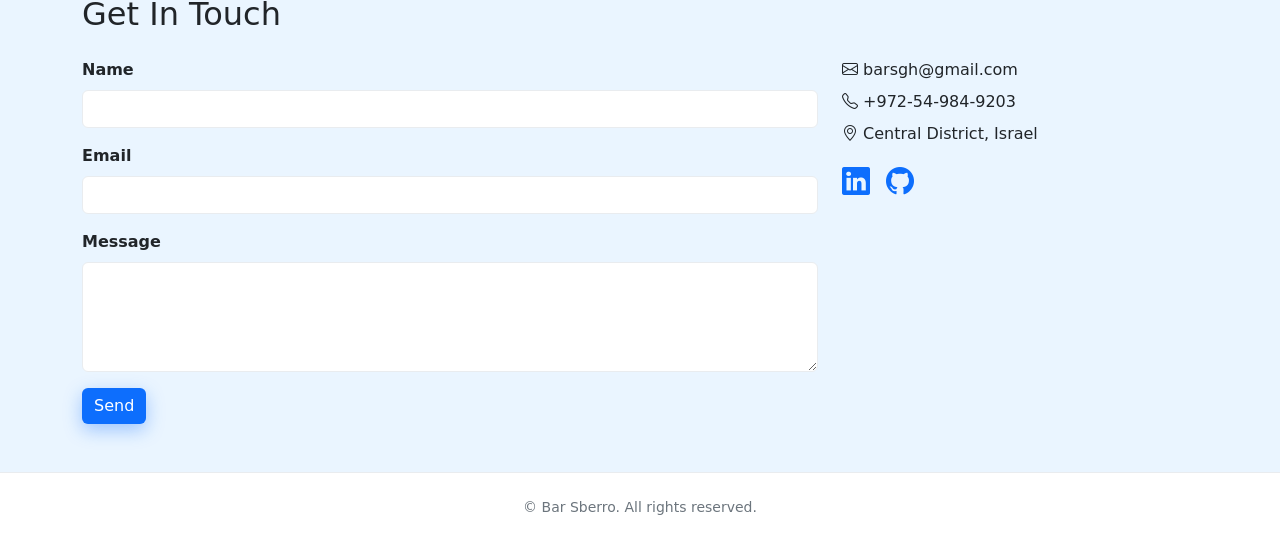
==== commit c927418a: "Add SEED Lab 5 card: RSA Public Key Encryption and Signatures * New seed-lab-header.lab-rsa color cl" ====
--- a/index.html
+++ b/index.html
@@ -449,6 +449,41 @@
         </div>
       </div>
 
+      <!-- Lab 5 -->
+      <div class="col-md-6 col-lg-4">
+        <div class="card h-100 shadow-sm seed-lab-card">
+          <div class="seed-lab-header lab-rsa">
+            <div class="d-flex justify-content-between align-items-center">
+              <span class="seed-lab-num"><i class="bi bi-key-fill me-1"></i>Lab 5</span>
+              <i class="bi bi-check-circle-fill seed-done-icon"></i>
+            </div>
+            <h5 class="seed-lab-title">RSA Public Key Encryption &amp; Signatures</h5>
+          </div>
+          <div class="card-body d-flex flex-column">
+            <p class="card-text small">
+              RSA built from scratch with the OpenSSL BIGNUM API: private key derivation, encryption,
+              decryption, digital signatures, and end to end manual verification of a live X.509 certificate.
+            </p>
+            <ul class="seed-achievements">
+              <li>Derived private key <code>d</code> from <code>(p, q, e)</code> via <code>BN_mod_inverse</code></li>
+              <li>Encrypt and decrypt round trip recovering <em>"Password is dees"</em></li>
+              <li>Signature avalanche demo: a single digit change produces a fully decorrelated signature</li>
+              <li>Manually verified the live X.509 certificate of <strong>www.reddit.com</strong> end to end (extract CA modulus, recover hash, byte compare SHA-256)</li>
+              <li><span class="seed-beyond">Beyond</span> Factoring Attack via FactorDB: recovered <code>d</code> from <code>(n, e)</code> alone on a 256-bit modulus in seconds</li>
+            </ul>
+            <div class="tags mt-3">
+              <span class="badge sec">RSA</span>
+              <span class="badge sec">X.509 / PKI</span>
+              <span class="badge linux">C / OpenSSL</span>
+              <span class="badge sec">SHA-256</span>
+            </div>
+            <a href="https://github.com/BarDev1999/seed-labs/tree/main/lab-5" target="_blank" rel="noopener" class="btn btn-outline-primary btn-sm mt-auto pt-2">
+              <i class="bi bi-github me-1"></i>View Lab + Screenshots
+            </a>
+          </div>
+        </div>
+      </div>
+
     </div>
   </div>
 </section>
--- a/styles.css
+++ b/styles.css
@@ -180,6 +180,7 @@
 .seed-lab-header.lab-ip      { background: linear-gradient(135deg,#4c1d95,#7c3aed); }
 .seed-lab-header.lab-dns     { background: linear-gradient(135deg,#064e3b,#059669); }
 .seed-lab-header.lab-dns-r   { background: linear-gradient(135deg,#0c4a6e,#0369a1); }
+.seed-lab-header.lab-rsa     { background: linear-gradient(135deg,#78350f,#d97706); }
 
 .seed-lab-num {
   font-size: .72rem;
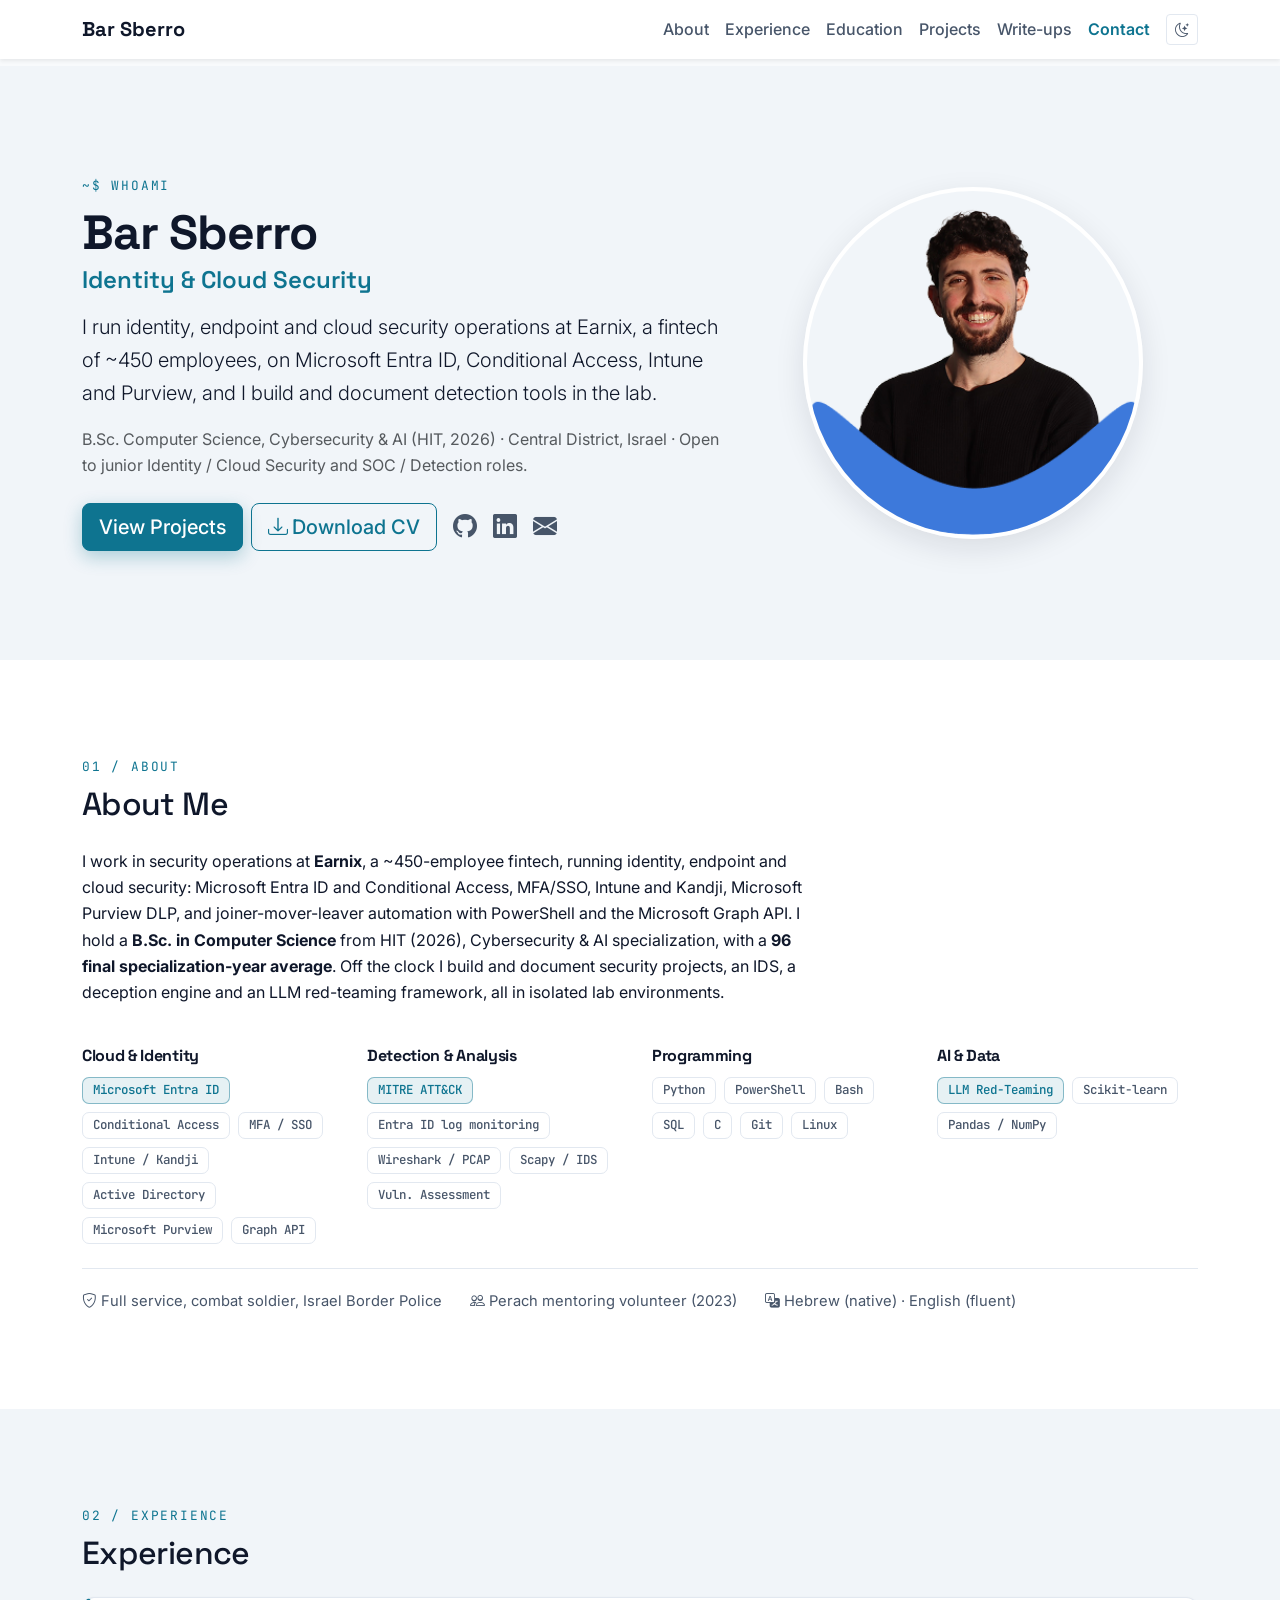
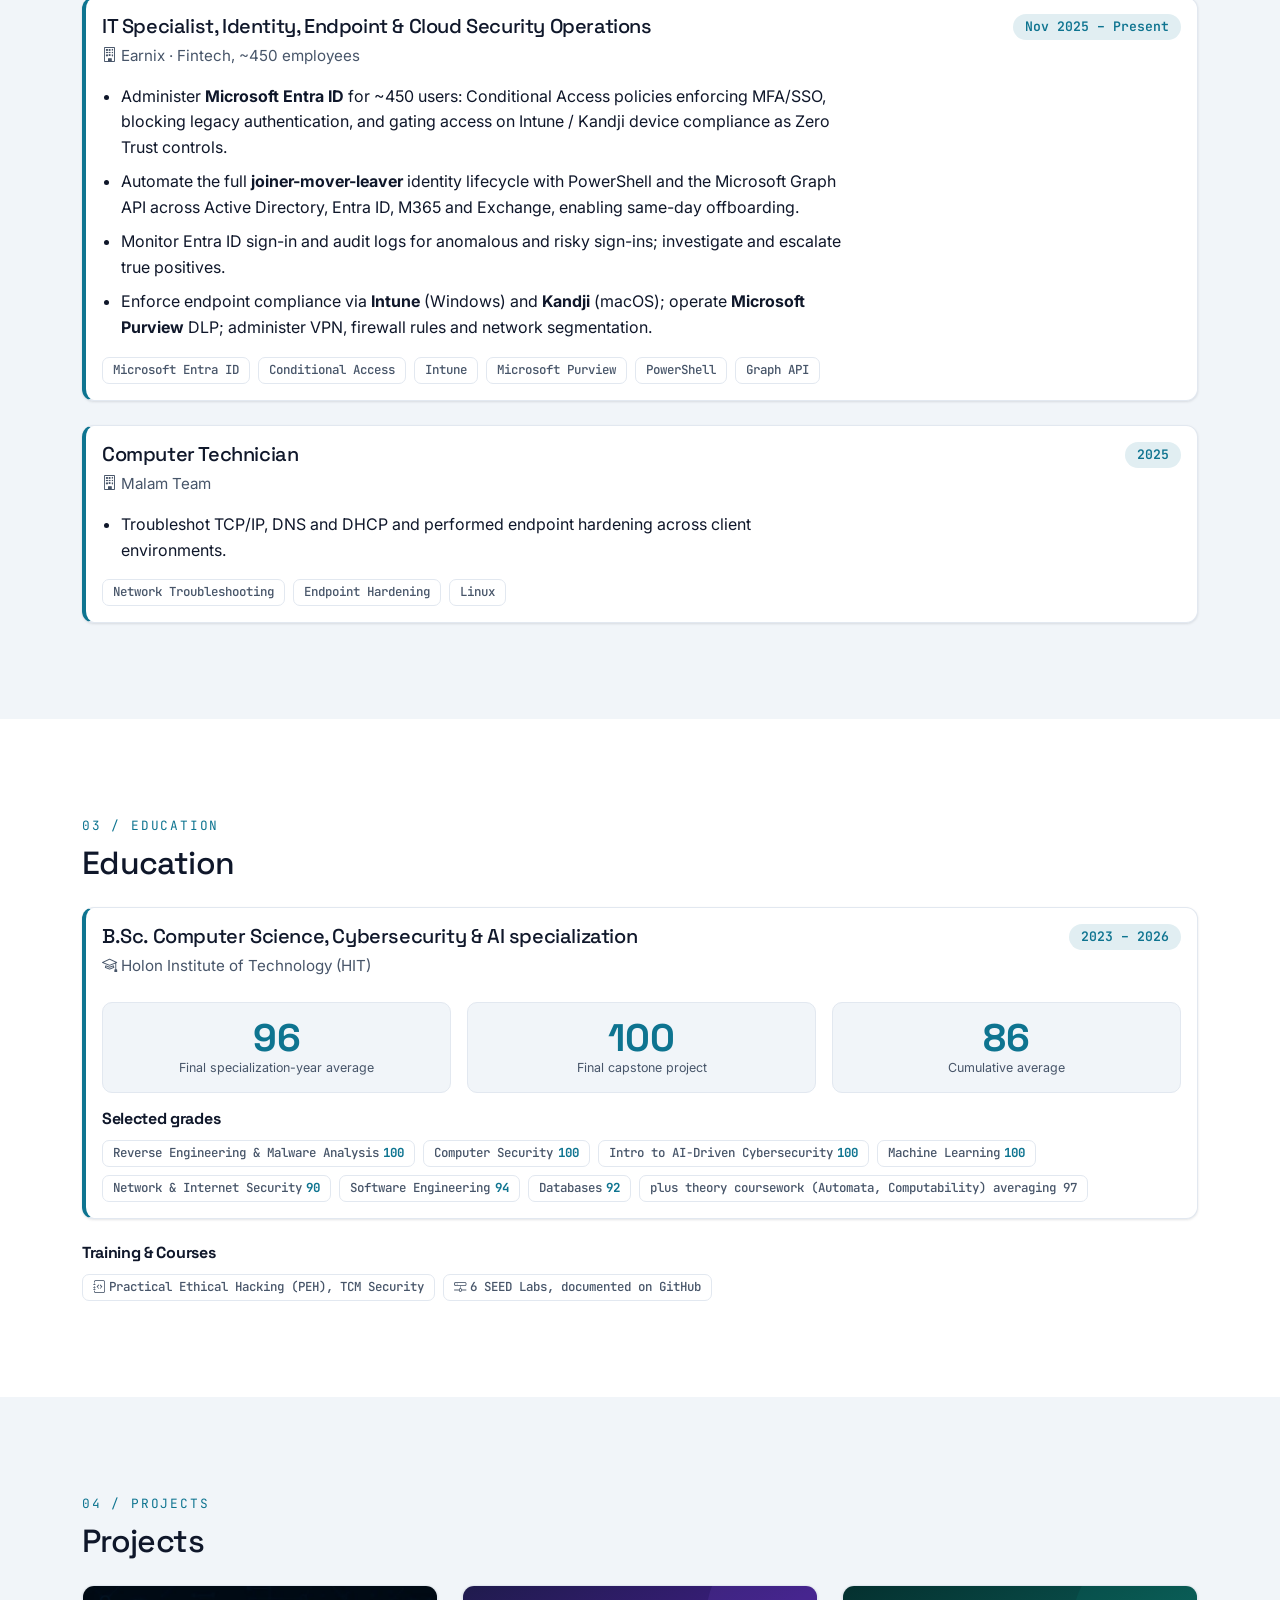
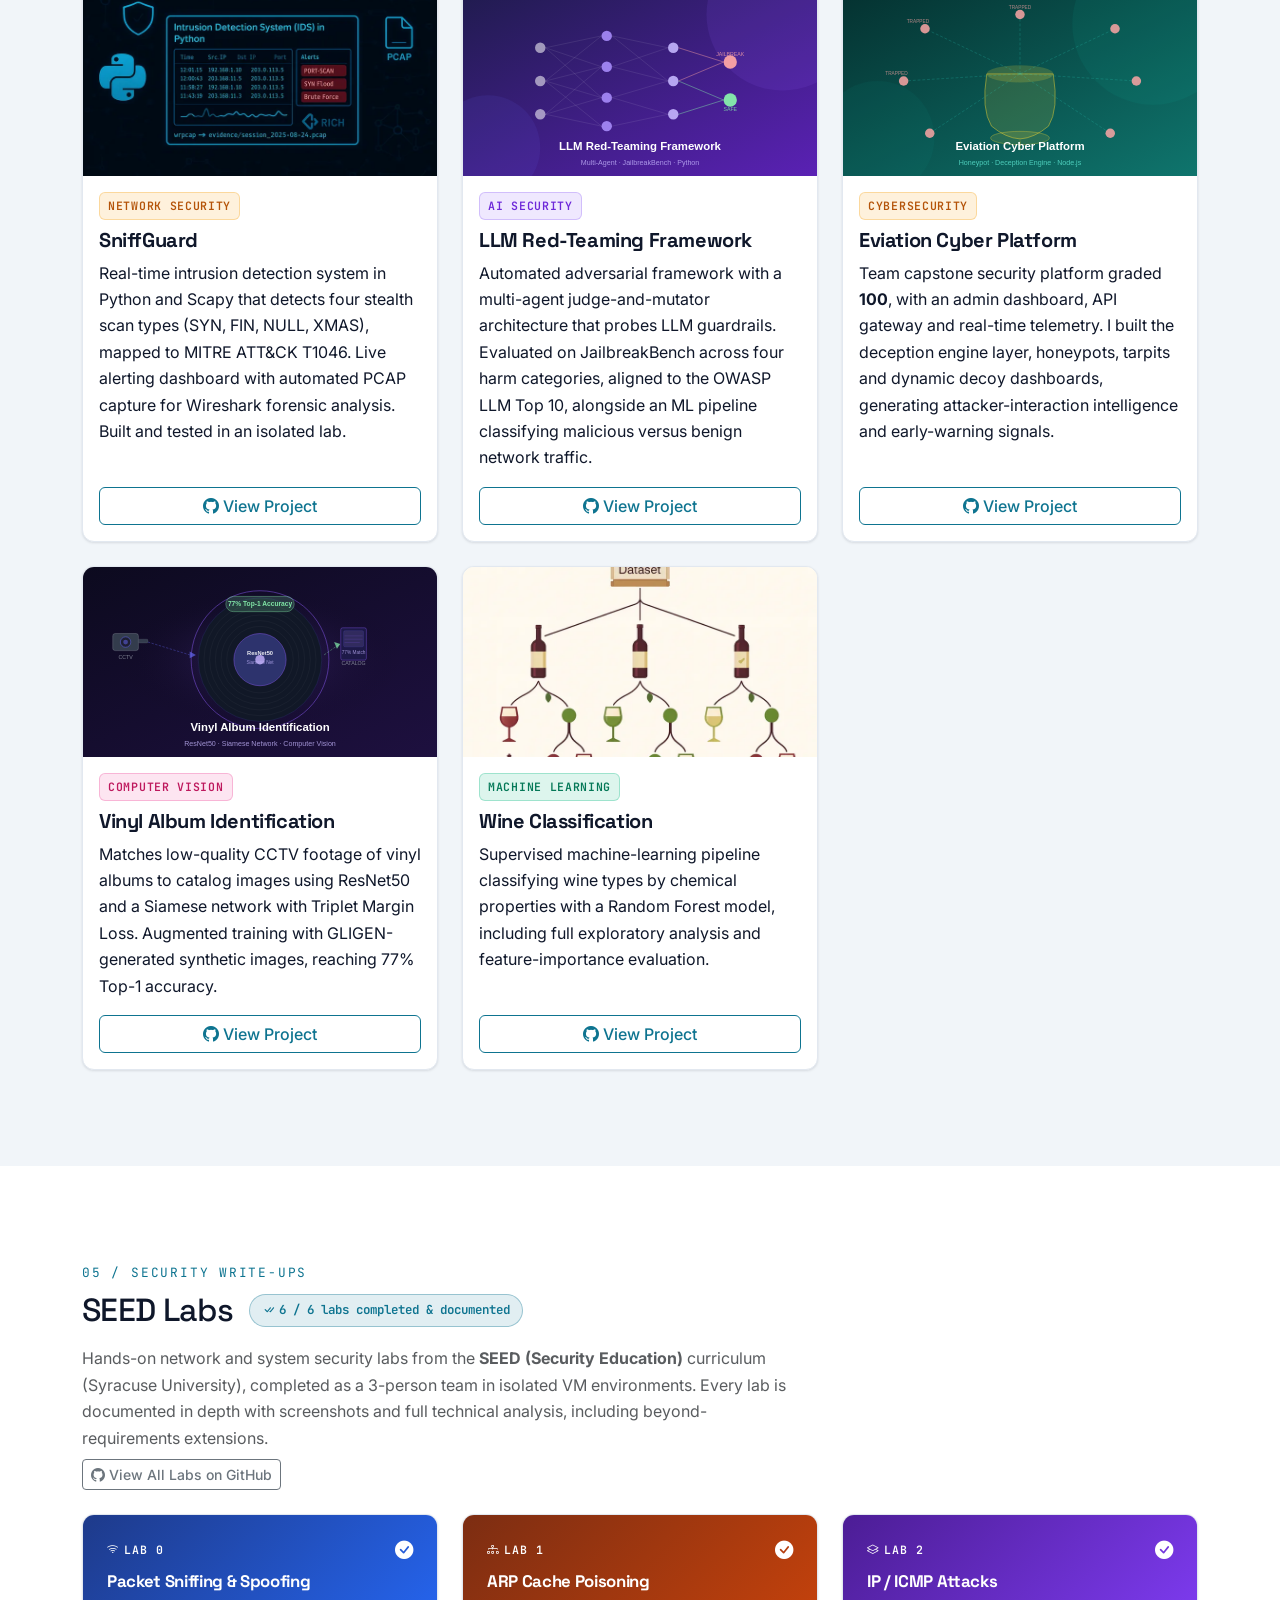
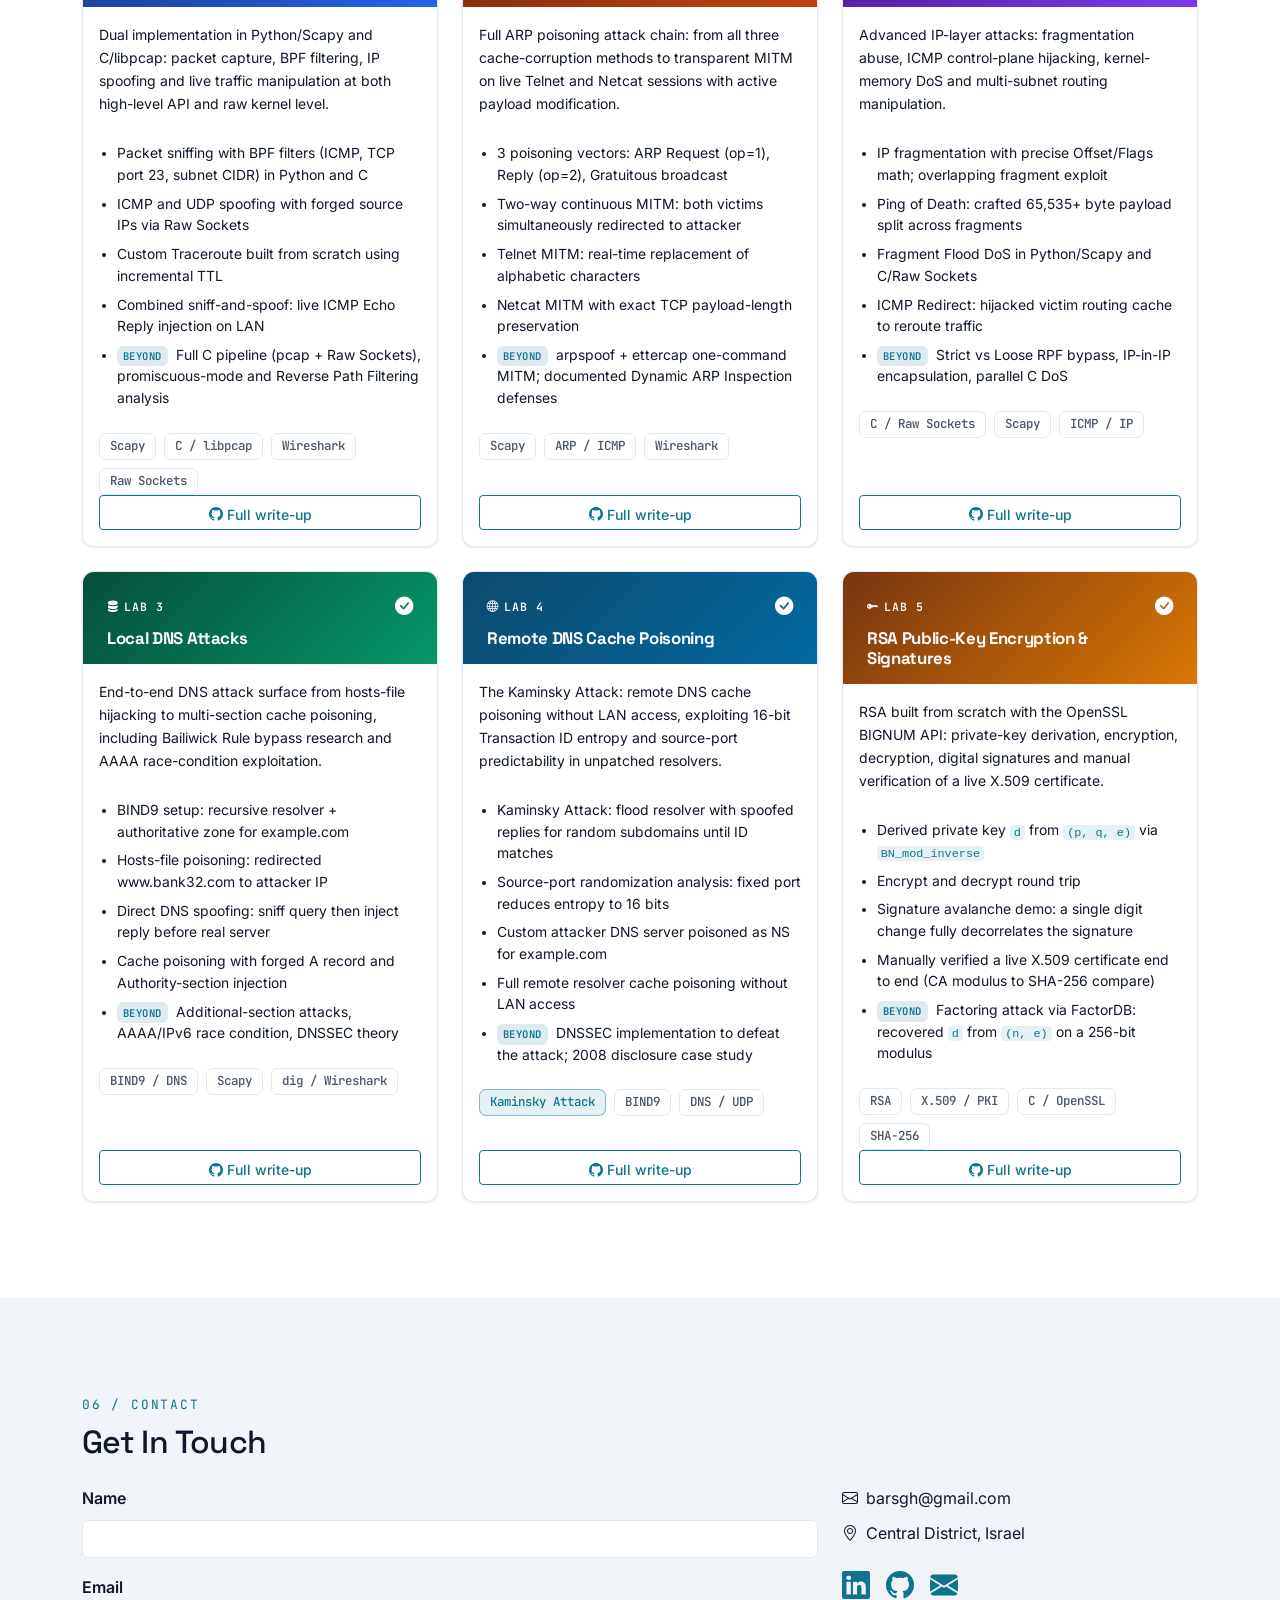
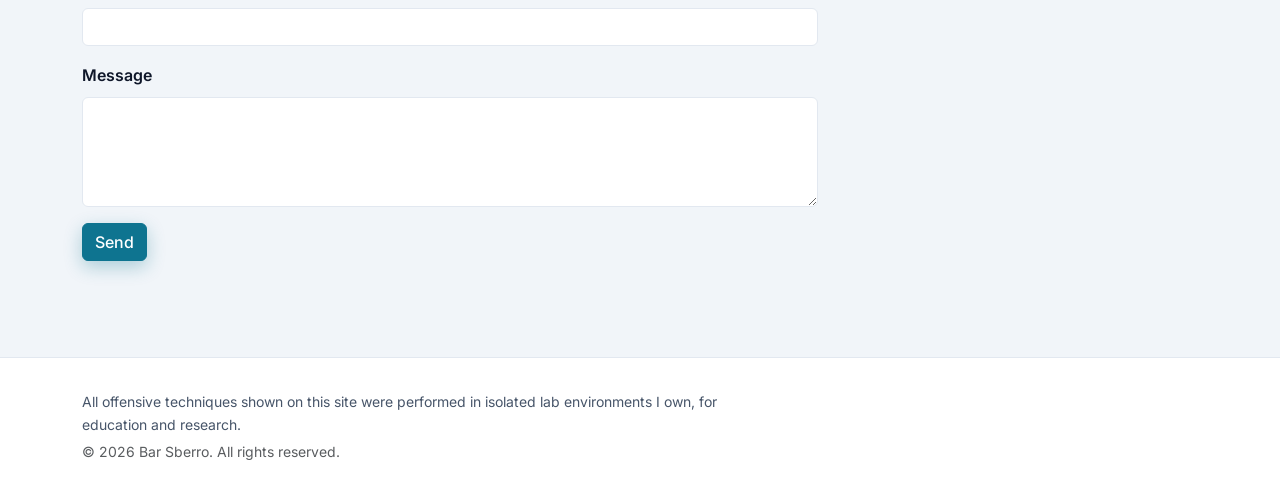
==== commit 1dc29067: "Update portfolio: graduate status, Education section, redesign, SEO and a11y Content - Reflect compl" ====
--- a/index.html
+++ b/index.html
@@ -3,111 +3,233 @@
 <head>
   <meta charset="utf-8">
   <meta name="viewport" content="width=device-width, initial-scale=1">
-  <title>Bar Sberro • Portfolio</title>
-  <meta name="description" content="Bar Sberro – IT Security Specialist & CS Student specializing in Cybersecurity, Cloud Identity, and AI-driven threat detection.">
-  <link rel="icon" href="assets/meblue.png">
-  <link href="https://cdn.jsdelivr.net/npm/bootstrap@5.3.3/dist/css/bootstrap.min.css" rel="stylesheet">
-  <link href="https://cdn.jsdelivr.net/npm/bootstrap-icons@1.11.3/font/bootstrap-icons.css" rel="stylesheet">
-  <link href="styles.css" rel="stylesheet">
+
+  <title>Bar Sberro | Identity &amp; Cloud Security</title>
+  <meta name="description" content="Bar Sberro — Identity &amp; Cloud Security at Earnix. B.Sc. Computer Science graduate (HIT), Cybersecurity &amp; AI specialization. Entra ID, detection engineering, IDS, LLM red-teaming and SEED Labs.">
+  <link rel="canonical" href="https://bardev1999.github.io/">
+  <meta name="referrer" content="strict-origin-when-cross-origin">
+  <meta name="theme-color" content="#f8fafc" media="(prefers-color-scheme: light)">
+  <meta name="theme-color" content="#0d1117" media="(prefers-color-scheme: dark)">
+
+  <!-- Open Graph / Twitter -->
+  <meta property="og:type" content="profile">
+  <meta property="og:url" content="https://bardev1999.github.io/">
+  <meta property="og:title" content="Bar Sberro | Identity &amp; Cloud Security">
+  <meta property="og:description" content="Identity &amp; Cloud Security at Earnix. B.Sc. Computer Science graduate (HIT). Entra ID, detection engineering, IDS, LLM red-teaming, SEED Labs.">
+  <meta property="og:image" content="https://bardev1999.github.io/assets/og-image.png">
+  <meta property="og:image:width" content="1200">
+  <meta property="og:image:height" content="630">
+  <meta property="og:image:alt" content="Bar Sberro — Identity and Cloud Security portfolio">
+  <meta property="og:site_name" content="Bar Sberro">
+  <meta property="og:locale" content="en_US">
+  <meta name="twitter:card" content="summary_large_image">
+  <meta name="twitter:title" content="Bar Sberro | Identity &amp; Cloud Security">
+  <meta name="twitter:description" content="Identity &amp; Cloud Security at Earnix. B.Sc. Computer Science graduate (HIT). Entra ID, detection engineering, IDS, LLM red-teaming, SEED Labs.">
+  <meta name="twitter:image" content="https://bardev1999.github.io/assets/og-image.png">
+
+  <!-- Icons -->
+  <link rel="icon" type="image/svg+xml" href="assets/favicon.svg">
+  <link rel="icon" type="image/png" sizes="32x32" href="assets/favicon-32.png">
+  <link rel="apple-touch-icon" sizes="180x180" href="assets/apple-touch-icon.png">
+
+  <!-- Set theme before paint to avoid flash -->
+  <script>
+    (function () {
+      try {
+        var t = localStorage.getItem('theme') ||
+          (window.matchMedia('(prefers-color-scheme: dark)').matches ? 'dark' : 'light');
+        document.documentElement.setAttribute('data-bs-theme', t);
+      } catch (e) {
+        document.documentElement.setAttribute('data-bs-theme', 'light');
+      }
+    })();
+  </script>
+
+  <!-- Preconnects -->
+  <link rel="preconnect" href="https://cdn.jsdelivr.net" crossorigin>
+  <link rel="preconnect" href="https://fonts.googleapis.com">
+  <link rel="preconnect" href="https://fonts.gstatic.com" crossorigin>
+
+  <link href="https://fonts.googleapis.com/css2?family=Inter:wght@400;500;600;700&family=JetBrains+Mono:wght@400;600&family=Space+Grotesk:wght@500;600;700&display=swap" rel="stylesheet">
+  <link href="https://cdn.jsdelivr.net/npm/bootstrap@5.3.3/dist/css/bootstrap.min.css" rel="stylesheet"
+        integrity="sha384-QWTKZyjpPEjISv5WaRU9OFeRpok6YctnYmDr5pNlyT2bRjXh0JMhjY6hW+ALEwIH" crossorigin="anonymous">
+  <link href="https://cdn.jsdelivr.net/npm/bootstrap-icons@1.11.3/font/bootstrap-icons.css" rel="stylesheet"
+        integrity="sha384-tViUnnbYAV00FLIhhi3v/dWt3Jxw4gZQcNoSCxCIFNJVCx7/D55/wXsrNIRANwdD" crossorigin="anonymous">
+  <link href="styles.css?v=2" rel="stylesheet">
+
+  <!-- Structured data (matches visible page content) -->
+  <script type="application/ld+json">
+  {
+    "@context": "https://schema.org",
+    "@type": "ProfilePage",
+    "dateModified": "2026-08-11",
+    "mainEntity": {
+      "@type": "Person",
+      "@id": "https://bardev1999.github.io/#person",
+      "name": "Bar Sberro",
+      "url": "https://bardev1999.github.io/",
+      "image": "https://bardev1999.github.io/assets/meblue.png",
+      "jobTitle": "IT Specialist, Identity, Endpoint & Cloud Security Operations",
+      "worksFor": { "@type": "Organization", "name": "Earnix" },
+      "alumniOf": {
+        "@type": "CollegeOrUniversity",
+        "name": "Holon Institute of Technology",
+        "url": "https://www.hit.ac.il/"
+      },
+      "address": { "@type": "PostalAddress", "addressRegion": "Central District", "addressCountry": "IL" },
+      "knowsAbout": [
+        "Identity and Access Management", "Microsoft Entra ID", "Conditional Access",
+        "Cloud Security", "Endpoint Security", "Detection Engineering", "Network Security",
+        "Intrusion Detection Systems", "LLM Red-Teaming", "Machine Learning"
+      ],
+      "knowsLanguage": ["Hebrew", "English"],
+      "sameAs": [
+        "https://github.com/BarDev1999",
+        "https://www.linkedin.com/in/bar-sberro/"
+      ]
+    }
+  }
+  </script>
 </head>
 <body>
 
-<nav class="navbar navbar-expand-lg navbar-light bg-white shadow-sm fixed-top">
+<a class="skip-link" href="#main">Skip to main content</a>
+
+<nav class="navbar navbar-expand-lg shadow-sm fixed-top" aria-label="Primary">
   <div class="container">
     <a class="navbar-brand fw-bold" href="#home">Bar Sberro</a>
     <button class="navbar-toggler" type="button" data-bs-toggle="collapse" data-bs-target="#nav" aria-controls="nav" aria-expanded="false" aria-label="Toggle navigation">
       <span class="navbar-toggler-icon"></span>
     </button>
     <div id="nav" class="collapse navbar-collapse">
-      <ul class="navbar-nav ms-auto">
-        <li class="nav-item"><a class="nav-link" href="#home">Home</a></li>
+      <ul class="navbar-nav ms-auto align-items-lg-center">
         <li class="nav-item"><a class="nav-link" href="#about">About</a></li>
         <li class="nav-item"><a class="nav-link" href="#experience">Experience</a></li>
+        <li class="nav-item"><a class="nav-link" href="#education">Education</a></li>
         <li class="nav-item"><a class="nav-link" href="#projects">Projects</a></li>
-        <li class="nav-item"><a class="nav-link" href="#seed-labs">SEED Labs</a></li>
+        <li class="nav-item"><a class="nav-link" href="#seed-labs">Write-ups</a></li>
         <li class="nav-item"><a class="nav-link" href="#contact">Contact</a></li>
+        <li class="nav-item ms-lg-2">
+          <button id="theme-toggle" class="btn btn-sm btn-outline-secondary theme-toggle" type="button" aria-label="Switch color theme">
+            <i class="bi bi-moon-stars" aria-hidden="true"></i>
+          </button>
+        </li>
       </ul>
     </div>
   </div>
 </nav>
 
+<main id="main">
+
 <!-- HERO -->
-<header id="home" class="py-5 bg-alt hero">
-  <div class="container py-5">
-    <div class="row align-items-center gy-4">
+<header id="home" class="hero bg-alt">
+  <div class="container">
+    <div class="row align-items-center gy-5">
       <div class="col-lg-7">
-        <h1 class="display-5 fw-bold">IT Security Specialist &amp; CS Student</h1>
-        <p class="lead mb-4">Cybersecurity Researcher | Cloud &amp; Identity | AI-Driven</p>
-        <a href="#contact" class="btn btn-primary btn-lg me-2">Get In Touch</a>
-        <a href="assets/BarSberro CV.pdf" download class="btn btn-outline-primary btn-lg">
-          <i class="bi bi-download me-1"></i> Download CV
-        </a>
+        <p class="section-label font-mono mb-2">~$ whoami</p>
+        <h1 class="display-5 fw-bold mb-1">Bar Sberro</h1>
+        <p class="h4 hero-role mb-3">Identity &amp; Cloud Security</p>
+        <p class="lead mb-3">
+          I run identity, endpoint and cloud security operations at Earnix, a fintech of ~450 employees,
+          on Microsoft Entra ID, Conditional Access, Intune and Purview, and I build and document
+          detection tools in the lab.
+        </p>
+        <p class="text-body-secondary mb-4">
+          B.Sc. Computer Science, Cybersecurity &amp; AI (HIT, 2026) &middot; Central District, Israel &middot;
+          Open to junior Identity / Cloud Security and SOC / Detection roles.
+        </p>
+        <div class="d-flex flex-wrap gap-2 align-items-center">
+          <a href="#projects" class="btn btn-primary btn-lg">View Projects</a>
+          <a href="assets/Bar-Sberro-CV.pdf" download="Bar-Sberro-CV.pdf" class="btn btn-outline-primary btn-lg">
+            <i class="bi bi-download me-1" aria-hidden="true"></i>Download CV
+          </a>
+          <div class="hero-links d-flex gap-3 ms-lg-2 fs-4">
+            <a href="https://github.com/BarDev1999" target="_blank" rel="me noopener" aria-label="GitHub profile"><i class="bi bi-github" aria-hidden="true"></i></a>
+            <a href="https://www.linkedin.com/in/bar-sberro/" target="_blank" rel="me noopener" aria-label="LinkedIn profile"><i class="bi bi-linkedin" aria-hidden="true"></i></a>
+            <a href="mailto:barsgh@gmail.com" aria-label="Email Bar"><i class="bi bi-envelope-fill" aria-hidden="true"></i></a>
+          </div>
+        </div>
       </div>
       <div class="col-lg-5 text-center">
-        <img src="assets/meblue.png" class="rounded-circle img-fluid hero-img" alt="Bar Sberro's profile picture">
+        <img src="assets/meblue.png" width="317" height="328" fetchpriority="high" decoding="async"
+             class="rounded-circle img-fluid hero-img" alt="Portrait of Bar Sberro">
       </div>
     </div>
   </div>
 </header>
 
-
 <!-- ABOUT -->
-<section id="about" class="py-5 bg-white">
-  <div class="container">
-    <h2 class="mb-4">About Me</h2>
-    <p>
-      Final-year Computer Science student at HIT - Holon Institute of Technology (GPA 84), specializing in <strong>Cybersecurity &amp; AI</strong>. Currently working as IT Specialist at <strong>Earnix</strong>, managing identity security, access control, and endpoint compliance for 450+ employees. Passionate about offensive security research, network defense, and AI-driven threat detection - combining hands on enterprise IT with independent security research and academic excellence.
+<section id="about" class="bg-white" aria-labelledby="about-h">
+  <div class="container">
+    <p class="section-label font-mono">01 / About</p>
+    <h2 id="about-h" class="mb-4">About Me</h2>
+    <p class="about-lead">
+      I work in security operations at <strong>Earnix</strong>, a ~450-employee fintech, running identity, endpoint
+      and cloud security: Microsoft Entra ID and Conditional Access, MFA/SSO, Intune and Kandji, Microsoft Purview DLP,
+      and joiner-mover-leaver automation with PowerShell and the Microsoft Graph API. I hold a
+      <strong>B.Sc. in Computer Science</strong> from HIT (2026), Cybersecurity &amp; AI specialization, with a
+      <strong>96 final specialization-year average</strong>. Off the clock I build and document security projects,
+      an IDS, a deception engine and an LLM red-teaming framework, all in isolated lab environments.
     </p>
+
     <div class="row g-4 mt-2">
       <div class="col-md-6 col-lg-3">
-        <h5 class="mb-2">Languages</h5>
+        <h3 class="h6 skill-head">Cloud &amp; Identity</h3>
         <div class="tags">
-          <span class="badge python">Python</span>
-          <span class="badge java">Java</span>
-          <span class="badge cpp">C++</span>
-          <span class="badge c">C</span>
-          <span class="badge sql">SQL</span>
-          <span class="badge powershell">PowerShell</span>
-          <span class="badge bash">Bash</span>
+          <span class="badge-chip accent">Microsoft Entra ID</span>
+          <span class="badge-chip">Conditional Access</span>
+          <span class="badge-chip">MFA / SSO</span>
+          <span class="badge-chip">Intune / Kandji</span>
+          <span class="badge-chip">Active Directory</span>
+          <span class="badge-chip">Microsoft Purview</span>
+          <span class="badge-chip">Graph API</span>
         </div>
       </div>
       <div class="col-md-6 col-lg-3">
-        <h5 class="mb-2">Cybersecurity</h5>
+        <h3 class="h6 skill-head">Detection &amp; Analysis</h3>
         <div class="tags">
-          <span class="badge sec">Wireshark / PCAP</span>
-          <span class="badge sec">Scapy / IDS</span>
-          <span class="badge sec">MITRE ATT&amp;CK</span>
-          <span class="badge sec">Vuln. Assessment</span>
+          <span class="badge-chip accent">MITRE ATT&amp;CK</span>
+          <span class="badge-chip">Entra ID log monitoring</span>
+          <span class="badge-chip">Wireshark / PCAP</span>
+          <span class="badge-chip">Scapy / IDS</span>
+          <span class="badge-chip">Vuln. Assessment</span>
         </div>
       </div>
       <div class="col-md-6 col-lg-3">
-        <h5 class="mb-2">Cloud &amp; Identity</h5>
+        <h3 class="h6 skill-head">Programming</h3>
         <div class="tags">
-          <span class="badge cloud">Azure AD</span>
-          <span class="badge cloud">Intune / MDM</span>
-          <span class="badge cloud">Active Directory</span>
-          <span class="badge cloud">Microsoft Purview</span>
-          <span class="badge cloud">Graph API</span>
+          <span class="badge-chip">Python</span>
+          <span class="badge-chip">PowerShell</span>
+          <span class="badge-chip">Bash</span>
+          <span class="badge-chip">SQL</span>
+          <span class="badge-chip">C</span>
+          <span class="badge-chip">Git</span>
+          <span class="badge-chip">Linux</span>
         </div>
       </div>
       <div class="col-md-6 col-lg-3">
-        <h5 class="mb-2">AI &amp; Data</h5>
+        <h3 class="h6 skill-head">AI &amp; Data</h3>
         <div class="tags">
-          <span class="badge ai">Scikit-learn</span>
-          <span class="badge ai">Pandas &amp; NumPy</span>
-          <span class="badge ai">LLM Red-Teaming</span>
-          <span class="badge linux">Git</span>
-          <span class="badge linux">Linux</span>
-        </div>
-      </div>
+          <span class="badge-chip accent">LLM Red-Teaming</span>
+          <span class="badge-chip">Scikit-learn</span>
+          <span class="badge-chip">Pandas / NumPy</span>
+        </div>
+      </div>
+    </div>
+
+    <div class="about-meta mt-4">
+      <span><i class="bi bi-shield-check me-1" aria-hidden="true"></i>Full service, combat soldier, Israel Border Police</span>
+      <span><i class="bi bi-people me-1" aria-hidden="true"></i>Perach mentoring volunteer (2023)</span>
+      <span><i class="bi bi-translate me-1" aria-hidden="true"></i>Hebrew (native) &middot; English (fluent)</span>
     </div>
   </div>
 </section>
 
 <!-- EXPERIENCE -->
-<section id="experience" class="py-5 bg-alt">
-  <div class="container">
-    <h2 class="mb-4">Experience</h2>
+<section id="experience" class="bg-alt" aria-labelledby="exp-h">
+  <div class="container">
+    <p class="section-label font-mono">02 / Experience</p>
+    <h2 id="exp-h" class="mb-4">Experience</h2>
     <div class="d-flex flex-column gap-4">
 
       <!-- Earnix -->
@@ -115,24 +237,24 @@
         <div class="card-body">
           <div class="d-flex justify-content-between align-items-start flex-wrap gap-2 mb-3">
             <div>
-              <h5 class="mb-1">IT Specialist</h5>
-              <span class="exp-company"><i class="bi bi-building me-1"></i>Earnix</span>
-            </div>
-            <span class="badge exp-date">2025 – Present</span>
+              <h3 class="h5 mb-1">IT Specialist, Identity, Endpoint &amp; Cloud Security Operations</h3>
+              <span class="exp-company"><i class="bi bi-building me-1" aria-hidden="true"></i>Earnix &middot; Fintech, ~450 employees</span>
+            </div>
+            <span class="badge exp-date">Nov 2025 &ndash; Present</span>
           </div>
           <ul class="exp-list">
-            <li>Secured identity lifecycle for <strong>450+ users</strong> via PowerShell automation across AD, Azure AD, M365, and Exchange - same-day offboarding with immediate account removal</li>
-            <li>Configured Conditional Access policies eliminating legacy auth org-wide; enforced MFA &amp; SSO; implemented DLP via <strong>Microsoft Purview</strong></li>
-            <li>Monitored Azure AD audit &amp; sign in logs for anomalous activity; managed endpoint compliance via <strong>Intune</strong> (Windows) and <strong>Kandji</strong> (Mac)</li>
-            <li>Managed VPN access, firewall rules, and network segmentation; automated operations via <strong>PowerShell &amp; Microsoft Graph API</strong></li>
+            <li>Administer <strong>Microsoft Entra ID</strong> for ~450 users: Conditional Access policies enforcing MFA/SSO, blocking legacy authentication, and gating access on Intune / Kandji device compliance as Zero Trust controls.</li>
+            <li>Automate the full <strong>joiner-mover-leaver</strong> identity lifecycle with PowerShell and the Microsoft Graph API across Active Directory, Entra ID, M365 and Exchange, enabling same-day offboarding.</li>
+            <li>Monitor Entra ID sign-in and audit logs for anomalous and risky sign-ins; investigate and escalate true positives.</li>
+            <li>Enforce endpoint compliance via <strong>Intune</strong> (Windows) and <strong>Kandji</strong> (macOS); operate <strong>Microsoft Purview</strong> DLP; administer VPN, firewall rules and network segmentation.</li>
           </ul>
           <div class="tags mt-3">
-            <span class="badge cloud">Azure AD</span>
-            <span class="badge cloud">Intune</span>
-            <span class="badge cloud">Microsoft Purview</span>
-            <span class="badge powershell">PowerShell</span>
-            <span class="badge cloud">Active Directory</span>
-            <span class="badge cloud">M365</span>
+            <span class="badge-chip">Microsoft Entra ID</span>
+            <span class="badge-chip">Conditional Access</span>
+            <span class="badge-chip">Intune</span>
+            <span class="badge-chip">Microsoft Purview</span>
+            <span class="badge-chip">PowerShell</span>
+            <span class="badge-chip">Graph API</span>
           </div>
         </div>
       </div>
@@ -142,18 +264,18 @@
         <div class="card-body">
           <div class="d-flex justify-content-between align-items-start flex-wrap gap-2 mb-3">
             <div>
-              <h5 class="mb-1">Computer Technician</h5>
-              <span class="exp-company"><i class="bi bi-building me-1"></i>Malam Team</span>
+              <h3 class="h5 mb-1">Computer Technician</h3>
+              <span class="exp-company"><i class="bi bi-building me-1" aria-hidden="true"></i>Malam Team</span>
             </div>
             <span class="badge exp-date">2025</span>
           </div>
           <ul class="exp-list">
-            <li>Network troubleshooting (TCP/IP, DNS, DHCP) and endpoint hardening across client environments</li>
+            <li>Troubleshot TCP/IP, DNS and DHCP and performed endpoint hardening across client environments.</li>
           </ul>
           <div class="tags mt-3">
-            <span class="badge sec">Network Troubleshooting</span>
-            <span class="badge linux">Linux</span>
-            <span class="badge sec">Endpoint Hardening</span>
+            <span class="badge-chip">Network Troubleshooting</span>
+            <span class="badge-chip">Endpoint Hardening</span>
+            <span class="badge-chip">Linux</span>
           </div>
         </div>
       </div>
@@ -162,83 +284,162 @@
   </div>
 </section>
 
+<!-- EDUCATION -->
+<section id="education" class="bg-white" aria-labelledby="edu-h">
+  <div class="container">
+    <p class="section-label font-mono">03 / Education</p>
+    <h2 id="edu-h" class="mb-4">Education</h2>
+
+    <div class="card exp-card mb-4">
+      <div class="card-body">
+        <div class="d-flex justify-content-between align-items-start flex-wrap gap-2 mb-2">
+          <div>
+            <h3 class="h5 mb-1">B.Sc. Computer Science, Cybersecurity &amp; AI specialization</h3>
+            <span class="exp-company"><i class="bi bi-mortarboard me-1" aria-hidden="true"></i>Holon Institute of Technology (HIT)</span>
+          </div>
+          <span class="badge exp-date">2023 &ndash; 2026</span>
+        </div>
+
+        <div class="edu-stats row g-3 mt-1 mb-3">
+          <div class="col-4">
+            <div class="stat">
+              <span class="stat-num">96</span>
+              <span class="stat-label">Final specialization-year average</span>
+            </div>
+          </div>
+          <div class="col-4">
+            <div class="stat">
+              <span class="stat-num">100</span>
+              <span class="stat-label">Final capstone project</span>
+            </div>
+          </div>
+          <div class="col-4">
+            <div class="stat">
+              <span class="stat-num">86</span>
+              <span class="stat-label">Cumulative average</span>
+            </div>
+          </div>
+        </div>
+
+        <h4 class="h6 skill-head">Selected grades</h4>
+        <div class="tags">
+          <span class="badge-chip grade">Reverse Engineering &amp; Malware Analysis <b>100</b></span>
+          <span class="badge-chip grade">Computer Security <b>100</b></span>
+          <span class="badge-chip grade">Intro to AI-Driven Cybersecurity <b>100</b></span>
+          <span class="badge-chip grade">Machine Learning <b>100</b></span>
+          <span class="badge-chip grade">Network &amp; Internet Security <b>90</b></span>
+          <span class="badge-chip grade">Software Engineering <b>94</b></span>
+          <span class="badge-chip grade">Databases <b>92</b></span>
+          <span class="badge-chip">plus theory coursework (Automata, Computability) averaging 97</span>
+        </div>
+      </div>
+    </div>
+
+    <h3 class="h6 skill-head">Training &amp; Courses</h3>
+    <div class="tags">
+      <span class="badge-chip"><i class="bi bi-journal-code me-1" aria-hidden="true"></i>Practical Ethical Hacking (PEH), TCM Security</span>
+      <span class="badge-chip"><i class="bi bi-hdd-network me-1" aria-hidden="true"></i>6 SEED Labs, documented on GitHub</span>
+    </div>
+  </div>
+</section>
+
 <!-- PROJECTS -->
-<section id="projects" class="py-5 bg-white">
-  <div class="container">
-    <h2 class="mb-4">Projects</h2>
+<section id="projects" class="bg-alt" aria-labelledby="proj-h">
+  <div class="container">
+    <p class="section-label font-mono">04 / Projects</p>
+    <h2 id="proj-h" class="mb-4">Projects</h2>
     <div class="row g-4">
 
       <!-- SniffGuard -->
       <div class="col-md-6 col-lg-4">
-        <div class="card h-100 shadow-sm">
-          <img src="assets/proj1.png" class="card-img-top project-card-image" alt="SniffGuard IDS">
+        <div class="card h-100">
+          <img src="assets/proj1.webp" width="800" height="400" class="card-img-top project-card-image" alt="" loading="lazy" decoding="async">
           <div class="card-body d-flex flex-column">
             <span class="proj-tag tag-sec mb-2">Network Security</span>
-            <h5 class="card-title">SniffGuard</h5>
+            <h3 class="h5 card-title">SniffGuard</h3>
             <p class="card-text">
-              Real-time IDS detecting 4 stealth scan types (SYN, FIN, NULL, XMAS) using Python &amp; Scapy. Live Rich dashboard with instant alerting and automated PCAP capture for Wireshark forensic analysis.
-            </p>
-            <a class="btn btn-outline-primary mt-auto" href="https://github.com/BarDev1999/SniffGuard" target="_blank" rel="noopener">View Project</a>
+              Real-time intrusion detection system in Python and Scapy that detects four stealth scan types
+              (SYN, FIN, NULL, XMAS), mapped to MITRE ATT&amp;CK T1046. Live alerting dashboard with automated
+              PCAP capture for Wireshark forensic analysis. Built and tested in an isolated lab.
+            </p>
+            <a class="btn btn-outline-primary mt-auto" href="https://github.com/BarDev1999/SniffGuard" target="_blank" rel="noopener">
+              <i class="bi bi-github me-1" aria-hidden="true"></i>View Project
+            </a>
           </div>
         </div>
       </div>
 
       <!-- LLM Red-Teaming -->
       <div class="col-md-6 col-lg-4">
-        <div class="card h-100 shadow-sm">
-          <img src="assets/proj_llm.svg" class="card-img-top project-card-image" alt="LLM Red-Teaming Framework">
+        <div class="card h-100">
+          <img src="assets/proj_llm.svg" width="800" height="400" class="card-img-top project-card-image" alt="" loading="lazy" decoding="async">
           <div class="card-body d-flex flex-column">
             <span class="proj-tag tag-ai mb-2">AI Security</span>
-            <h5 class="card-title">LLM Red-Teaming Framework</h5>
+            <h3 class="h5 card-title">LLM Red-Teaming Framework</h3>
             <p class="card-text">
-              Automated adversarial AI testing framework using a multi-agent judge–mutator architecture to evaluate LLM robustness against jailbreak attacks. Tested on JailbreakBench across 4 harm categories, identifying vulnerabilities within 10–15 iterations.
-            </p>
-            <a class="btn btn-outline-primary mt-auto" href="https://github.com/YuriMatyash/ML-Guided-Cyber-Security" target="_blank" rel="noopener">View Project</a>
+              Automated adversarial framework with a multi-agent judge-and-mutator architecture that probes LLM
+              guardrails. Evaluated on JailbreakBench across four harm categories, aligned to the OWASP LLM Top 10,
+              alongside an ML pipeline classifying malicious versus benign network traffic.
+            </p>
+            <a class="btn btn-outline-primary mt-auto" href="https://github.com/YuriMatyash/ML-Guided-Cyber-Security" target="_blank" rel="noopener">
+              <i class="bi bi-github me-1" aria-hidden="true"></i>View Project
+            </a>
           </div>
         </div>
       </div>
 
       <!-- Eviation Cyber Platform -->
       <div class="col-md-6 col-lg-4">
-        <div class="card h-100 shadow-sm">
-          <img src="assets/proj_eviation.svg" class="card-img-top project-card-image" alt="Eviation Cyber Platform">
+        <div class="card h-100">
+          <img src="assets/proj_eviation.svg" width="800" height="400" class="card-img-top project-card-image" alt="" loading="lazy" decoding="async">
           <div class="card-body d-flex flex-column">
             <span class="proj-tag tag-sec mb-2">Cybersecurity</span>
-            <h5 class="card-title">Eviation Cyber Platform</h5>
+            <h3 class="h5 card-title">Eviation Cyber Platform</h3>
             <p class="card-text">
-              Capstone project - built the honeypot deception engine: Data Bomb (100GB backpressure streams via Node.js), Tarpit (async attacker delays), and dynamic decoy dashboards with Faker.js honey tokens and sandboxed XSS logging.
-            </p>
-            <a class="btn btn-outline-primary mt-auto" href="https://github.com/yanivbahalul/Evation-cyber-platform" target="_blank" rel="noopener">View Project</a>
+              Team capstone security platform graded <strong>100</strong>, with an admin dashboard, API gateway and
+              real-time telemetry. I built the deception engine layer, honeypots, tarpits and dynamic decoy dashboards,
+              generating attacker-interaction intelligence and early-warning signals.
+            </p>
+            <a class="btn btn-outline-primary mt-auto" href="https://github.com/yanivbahalul/Evation-cyber-platform" target="_blank" rel="noopener">
+              <i class="bi bi-github me-1" aria-hidden="true"></i>View Project
+            </a>
           </div>
         </div>
       </div>
 
       <!-- Vinyl Album Identification -->
       <div class="col-md-6 col-lg-4">
-        <div class="card h-100 shadow-sm">
-          <img src="assets/proj_genai.svg" class="card-img-top project-card-image" alt="Vinyl Album Identification – Computer Vision">
+        <div class="card h-100">
+          <img src="assets/proj_genai.svg" width="800" height="400" class="card-img-top project-card-image" alt="" loading="lazy" decoding="async">
           <div class="card-body d-flex flex-column">
             <span class="proj-tag tag-cv mb-2">Computer Vision</span>
-            <h5 class="card-title">Vinyl Album Identification</h5>
+            <h3 class="h5 card-title">Vinyl Album Identification</h3>
             <p class="card-text">
-              Matches low-quality CCTV footage of vinyl albums to catalog images using ResNet50 and a Siamese network with Triplet Margin Loss. Generated 5,000 synthetic training samples via GLIGEN, achieving 77% Top-1 accuracy.
-            </p>
-            <a class="btn btn-outline-primary mt-auto" href="https://github.com/BarDev1999/GenAiProject" target="_blank" rel="noopener">View Project</a>
+              Matches low-quality CCTV footage of vinyl albums to catalog images using ResNet50 and a Siamese
+              network with Triplet Margin Loss. Augmented training with GLIGEN-generated synthetic images,
+              reaching 77% Top-1 accuracy.
+            </p>
+            <a class="btn btn-outline-primary mt-auto" href="https://github.com/BarDev1999/GenAiProject" target="_blank" rel="noopener">
+              <i class="bi bi-github me-1" aria-hidden="true"></i>View Project
+            </a>
           </div>
         </div>
       </div>
 
       <!-- Wine Classification -->
       <div class="col-md-6 col-lg-4">
-        <div class="card h-100 shadow-sm">
-          <img src="assets/proj2.png" class="card-img-top project-card-image" alt="Wine Classification ML">
+        <div class="card h-100">
+          <img src="assets/proj2.webp" width="800" height="400" class="card-img-top project-card-image" alt="" loading="lazy" decoding="async">
           <div class="card-body d-flex flex-column">
             <span class="proj-tag tag-ml mb-2">Machine Learning</span>
-            <h5 class="card-title">Wine Classification – Random Forest</h5>
+            <h3 class="h5 card-title">Wine Classification</h3>
             <p class="card-text">
-              Supervised ML pipeline classifying wine types by chemical properties. Random Forest model achieves high accuracy and F1 score, with full EDA and feature importance analysis.
-            </p>
-            <a class="btn btn-outline-primary mt-auto" href="https://github.com/BarDev1999/supervised_learning_flow-wine" target="_blank" rel="noopener">View Project</a>
+              Supervised machine-learning pipeline classifying wine types by chemical properties with a Random
+              Forest model, including full exploratory analysis and feature-importance evaluation.
+            </p>
+            <a class="btn btn-outline-primary mt-auto" href="https://github.com/BarDev1999/supervised_learning_flow-wine" target="_blank" rel="noopener">
+              <i class="bi bi-github me-1" aria-hidden="true"></i>View Project
+            </a>
           </div>
         </div>
       </div>
@@ -247,23 +448,22 @@
   </div>
 </section>
 
-<!-- SEED LABS -->
-<section id="seed-labs" class="py-5 bg-white">
-  <div class="container">
-
+<!-- SEED LABS / SECURITY WRITE-UPS -->
+<section id="seed-labs" class="bg-white" aria-labelledby="seed-h">
+  <div class="container">
+    <p class="section-label font-mono">05 / Security Write-ups</p>
     <div class="d-flex flex-wrap align-items-center gap-3 mb-3">
-      <h2 class="mb-0">SEED Labs</h2>
-      <span class="seed-all-badge"><i class="bi bi-check-all me-1"></i>All Labs Completed · Above Requirements</span>
-    </div>
-    <p class="text-muted mb-2" style="max-width:720px;">
-      Hands-on network security research labs from the <strong>SEED (Security Education)</strong> curriculum,
-      completed as a 3-person team with <strong>Shalev Cohen</strong> and <strong>Noam Hadad</strong>.
-      Every lab was documented in depth with screenshots and full technical analysis.
-      All optional extensions and beyond-requirements challenges were completed successfully.
+      <h2 id="seed-h" class="mb-0">SEED Labs</h2>
+      <span class="seed-all-badge"><i class="bi bi-check-all me-1" aria-hidden="true"></i>6 / 6 labs completed &amp; documented</span>
+    </div>
+    <p class="text-body-secondary mb-2" style="max-width:720px;">
+      Hands-on network and system security labs from the <strong>SEED (Security Education)</strong> curriculum
+      (Syracuse University), completed as a 3-person team in isolated VM environments. Every lab is documented
+      in depth with screenshots and full technical analysis, including beyond-requirements extensions.
     </p>
     <p class="mb-4">
       <a href="https://github.com/BarDev1999/seed-labs" target="_blank" rel="noopener" class="btn btn-sm btn-outline-secondary">
-        <i class="bi bi-github me-1"></i>View All Labs on GitHub
+        <i class="bi bi-github me-1" aria-hidden="true"></i>View All Labs on GitHub
       </a>
     </p>
 
@@ -271,36 +471,34 @@
 
       <!-- Lab 0 -->
       <div class="col-md-6 col-lg-4">
-        <div class="card h-100 shadow-sm seed-lab-card">
+        <div class="card h-100 seed-lab-card">
           <div class="seed-lab-header lab-sniff">
             <div class="d-flex justify-content-between align-items-center">
-              <span class="seed-lab-num"><i class="bi bi-wifi me-1"></i>Lab 0</span>
-              <i class="bi bi-check-circle-fill seed-done-icon"></i>
-            </div>
-            <h5 class="seed-lab-title">Packet Sniffing &amp; Spoofing</h5>
+              <span class="seed-lab-num"><i class="bi bi-wifi me-1" aria-hidden="true"></i>Lab 0</span>
+              <i class="bi bi-check-circle-fill seed-done-icon" aria-hidden="true"></i>
+            </div>
+            <h3 class="h5 seed-lab-title">Packet Sniffing &amp; Spoofing</h3>
           </div>
           <div class="card-body d-flex flex-column">
             <p class="card-text small">
               Dual implementation in Python/Scapy and C/libpcap: packet capture, BPF filtering,
-              IP spoofing, and live traffic manipulation at both high-level API and raw kernel level.
+              IP spoofing and live traffic manipulation at both high-level API and raw kernel level.
             </p>
             <ul class="seed-achievements">
               <li>Packet sniffing with BPF filters (ICMP, TCP port 23, subnet CIDR) in Python and C</li>
               <li>ICMP and UDP spoofing with forged source IPs via Raw Sockets</li>
               <li>Custom Traceroute built from scratch using incremental TTL</li>
-              <li>Combined Sniff-and-Spoof: live ICMP Echo Reply injection on LAN</li>
-              <li>Telnet credential capture via C/pcap payload pointer arithmetic</li>
-              <li><span class="seed-beyond">Beyond</span> Full C pipeline (pcap + Raw Sockets), Promiscuous mode analysis, Reverse Path Filtering deep dive</li>
+              <li>Combined sniff-and-spoof: live ICMP Echo Reply injection on LAN</li>
+              <li><span class="seed-beyond">Beyond</span> Full C pipeline (pcap + Raw Sockets), promiscuous-mode and Reverse Path Filtering analysis</li>
             </ul>
             <div class="tags mt-3">
-              <span class="badge sec">Scapy</span>
-              <span class="badge c">C / libpcap</span>
-              <span class="badge sec">Wireshark</span>
-              <span class="badge bash">Raw Sockets</span>
-              <span class="badge linux">Python</span>
+              <span class="badge-chip">Scapy</span>
+              <span class="badge-chip">C / libpcap</span>
+              <span class="badge-chip">Wireshark</span>
+              <span class="badge-chip">Raw Sockets</span>
             </div>
             <a href="https://github.com/BarDev1999/seed-labs/tree/main/lab-0" target="_blank" rel="noopener" class="btn btn-outline-primary btn-sm mt-auto pt-2">
-              <i class="bi bi-github me-1"></i>View Lab + Screenshots
+              <i class="bi bi-github me-1" aria-hidden="true"></i>Full write-up
             </a>
           </div>
         </div>
@@ -308,13 +506,13 @@
 
       <!-- Lab 1 -->
       <div class="col-md-6 col-lg-4">
-        <div class="card h-100 shadow-sm seed-lab-card">
+        <div class="card h-100 seed-lab-card">
           <div class="seed-lab-header lab-arp">
             <div class="d-flex justify-content-between align-items-center">
-              <span class="seed-lab-num"><i class="bi bi-diagram-3 me-1"></i>Lab 1</span>
-              <i class="bi bi-check-circle-fill seed-done-icon"></i>
-            </div>
-            <h5 class="seed-lab-title">ARP Cache Poisoning</h5>
+              <span class="seed-lab-num"><i class="bi bi-diagram-3 me-1" aria-hidden="true"></i>Lab 1</span>
+              <i class="bi bi-check-circle-fill seed-done-icon" aria-hidden="true"></i>
+            </div>
+            <h3 class="h5 seed-lab-title">ARP Cache Poisoning</h3>
           </div>
           <div class="card-body d-flex flex-column">
             <p class="card-text small">
@@ -324,19 +522,17 @@
             <ul class="seed-achievements">
               <li>3 poisoning vectors: ARP Request (op=1), Reply (op=2), Gratuitous broadcast</li>
               <li>Two-way continuous MITM: both victims simultaneously redirected to attacker</li>
-              <li>Telnet MITM: real-time replacement of all alphabetic chars with Z</li>
-              <li>Netcat MITM: surgical "Adrian" to "AAAAAA" with exact TCP payload length preservation</li>
-              <li>Continuous re-poisoning loop to defeat ARP cache expiry</li>
-              <li><span class="seed-beyond">Beyond</span> Tested arpspoof + ettercap for one-command MITM; documented DAI (Dynamic ARP Inspection) defenses</li>
+              <li>Telnet MITM: real-time replacement of alphabetic characters</li>
+              <li>Netcat MITM with exact TCP payload-length preservation</li>
+              <li><span class="seed-beyond">Beyond</span> arpspoof + ettercap one-command MITM; documented Dynamic ARP Inspection defenses</li>
             </ul>
             <div class="tags mt-3">
-              <span class="badge sec">Scapy</span>
-              <span class="badge sec">ARP / ICMP</span>
-              <span class="badge linux">Python</span>
-              <span class="badge sec">Wireshark</span>
+              <span class="badge-chip">Scapy</span>
+              <span class="badge-chip">ARP / ICMP</span>
+              <span class="badge-chip">Wireshark</span>
             </div>
             <a href="https://github.com/BarDev1999/seed-labs/tree/main/lab-1" target="_blank" rel="noopener" class="btn btn-outline-primary btn-sm mt-auto pt-2">
-              <i class="bi bi-github me-1"></i>View Lab + Screenshots
+              <i class="bi bi-github me-1" aria-hidden="true"></i>Full write-up
             </a>
           </div>
         </div>
@@ -344,35 +540,33 @@
 
       <!-- Lab 2 -->
       <div class="col-md-6 col-lg-4">
-        <div class="card h-100 shadow-sm seed-lab-card">
+        <div class="card h-100 seed-lab-card">
           <div class="seed-lab-header lab-ip">
             <div class="d-flex justify-content-between align-items-center">
-              <span class="seed-lab-num"><i class="bi bi-layers me-1"></i>Lab 2</span>
-              <i class="bi bi-check-circle-fill seed-done-icon"></i>
-            </div>
-            <h5 class="seed-lab-title">IP / ICMP Attacks</h5>
+              <span class="seed-lab-num"><i class="bi bi-layers me-1" aria-hidden="true"></i>Lab 2</span>
+              <i class="bi bi-check-circle-fill seed-done-icon" aria-hidden="true"></i>
+            </div>
+            <h3 class="h5 seed-lab-title">IP / ICMP Attacks</h3>
           </div>
           <div class="card-body d-flex flex-column">
             <p class="card-text small">
               Advanced IP-layer attacks: fragmentation abuse, ICMP control-plane hijacking,
-              kernel-memory DoS, and multi-subnet routing manipulation.
+              kernel-memory DoS and multi-subnet routing manipulation.
             </p>
             <ul class="seed-achievements">
-              <li>IP fragmentation with precise Offset/Flags math; overlapping fragment exploit (Teardrop variant)</li>
-              <li>Ping of Death: crafted 65,535+ byte payload split across two fragments</li>
-              <li>Fragment Flood DoS in Python/Scapy and C/Raw Sockets: 75% packet loss confirmed</li>
-              <li>ICMP Redirect attack: hijacked victim routing cache to reroute external traffic</li>
-              <li>Manual multi-subnet router: ifconfig, ip route, IP Forwarding via sysctl</li>
-              <li><span class="seed-beyond">Beyond</span> Strict vs Loose RPF bypass, IP-in-IP encapsulation to evade RPF, 5-terminal parallel C DoS</li>
+              <li>IP fragmentation with precise Offset/Flags math; overlapping fragment exploit</li>
+              <li>Ping of Death: crafted 65,535+ byte payload split across fragments</li>
+              <li>Fragment Flood DoS in Python/Scapy and C/Raw Sockets</li>
+              <li>ICMP Redirect: hijacked victim routing cache to reroute traffic</li>
+              <li><span class="seed-beyond">Beyond</span> Strict vs Loose RPF bypass, IP-in-IP encapsulation, parallel C DoS</li>
             </ul>
             <div class="tags mt-3">
-              <span class="badge c">C / Raw Sockets</span>
-              <span class="badge sec">Scapy</span>
-              <span class="badge sec">ICMP / IP</span>
-              <span class="badge linux">Python</span>
+              <span class="badge-chip">C / Raw Sockets</span>
+              <span class="badge-chip">Scapy</span>
+              <span class="badge-chip">ICMP / IP</span>
             </div>
             <a href="https://github.com/BarDev1999/seed-labs/tree/main/lab-2" target="_blank" rel="noopener" class="btn btn-outline-primary btn-sm mt-auto pt-2">
-              <i class="bi bi-github me-1"></i>View Lab + Screenshots
+              <i class="bi bi-github me-1" aria-hidden="true"></i>Full write-up
             </a>
           </div>
         </div>
@@ -380,35 +574,33 @@
 
       <!-- Lab 3 -->
       <div class="col-md-6 col-lg-4">
-        <div class="card h-100 shadow-sm seed-lab-card">
+        <div class="card h-100 seed-lab-card">
           <div class="seed-lab-header lab-dns">
             <div class="d-flex justify-content-between align-items-center">
-              <span class="seed-lab-num"><i class="bi bi-server me-1"></i>Lab 3</span>
-              <i class="bi bi-check-circle-fill seed-done-icon"></i>
-            </div>
-            <h5 class="seed-lab-title">Local DNS Attacks</h5>
+              <span class="seed-lab-num"><i class="bi bi-server me-1" aria-hidden="true"></i>Lab 3</span>
+              <i class="bi bi-check-circle-fill seed-done-icon" aria-hidden="true"></i>
+            </div>
+            <h3 class="h5 seed-lab-title">Local DNS Attacks</h3>
           </div>
           <div class="card-body d-flex flex-column">
             <p class="card-text small">
               End-to-end DNS attack surface from hosts-file hijacking to multi-section cache poisoning,
-              including Bailiwick Rule bypass research and AAAA race condition exploitation.
+              including Bailiwick Rule bypass research and AAAA race-condition exploitation.
             </p>
             <ul class="seed-achievements">
               <li>BIND9 setup: recursive resolver + authoritative zone for example.com</li>
-              <li>Hosts file poisoning: redirected www.bank32.com to attacker IP (phishing simulation)</li>
-              <li>Direct DNS spoofing: sniff query then inject reply before real server responds</li>
-              <li>DNS Cache Poisoning: poisoned resolver with 259,000s TTL forged A record</li>
-              <li>Authority Section poisoning and Bailiwick Rule bypass (Piggybacking + Decoupled)</li>
-              <li><span class="seed-beyond">Beyond</span> Additional Section attacks, AAAA/IPv6 race condition exploit, DNSSEC configuration theory</li>
+              <li>Hosts-file poisoning: redirected www.bank32.com to attacker IP</li>
+              <li>Direct DNS spoofing: sniff query then inject reply before real server</li>
+              <li>Cache poisoning with forged A record and Authority-section injection</li>
+              <li><span class="seed-beyond">Beyond</span> Additional-section attacks, AAAA/IPv6 race condition, DNSSEC theory</li>
             </ul>
             <div class="tags mt-3">
-              <span class="badge sec">BIND9 / DNS</span>
-              <span class="badge sec">Scapy</span>
-              <span class="badge linux">Python</span>
-              <span class="badge sec">dig / Wireshark</span>
+              <span class="badge-chip">BIND9 / DNS</span>
+              <span class="badge-chip">Scapy</span>
+              <span class="badge-chip">dig / Wireshark</span>
             </div>
             <a href="https://github.com/BarDev1999/seed-labs/tree/main/lab-3" target="_blank" rel="noopener" class="btn btn-outline-primary btn-sm mt-auto pt-2">
-              <i class="bi bi-github me-1"></i>View Lab + Screenshots
+              <i class="bi bi-github me-1" aria-hidden="true"></i>Full write-up
             </a>
           </div>
         </div>
@@ -416,34 +608,33 @@
 
       <!-- Lab 4 -->
       <div class="col-md-6 col-lg-4">
-        <div class="card h-100 shadow-sm seed-lab-card">
+        <div class="card h-100 seed-lab-card">
           <div class="seed-lab-header lab-dns-r">
             <div class="d-flex justify-content-between align-items-center">
-              <span class="seed-lab-num"><i class="bi bi-globe me-1"></i>Lab 4</span>
-              <i class="bi bi-check-circle-fill seed-done-icon"></i>
-            </div>
-            <h5 class="seed-lab-title">Remote DNS Cache Poisoning</h5>
+              <span class="seed-lab-num"><i class="bi bi-globe me-1" aria-hidden="true"></i>Lab 4</span>
+              <i class="bi bi-check-circle-fill seed-done-icon" aria-hidden="true"></i>
+            </div>
+            <h3 class="h5 seed-lab-title">Remote DNS Cache Poisoning</h3>
           </div>
           <div class="card-body d-flex flex-column">
             <p class="card-text small">
               The Kaminsky Attack: remote DNS cache poisoning without LAN access, exploiting
-              16-bit Transaction ID entropy and source port predictability in unpatched resolvers.
+              16-bit Transaction ID entropy and source-port predictability in unpatched resolvers.
             </p>
             <ul class="seed-achievements">
               <li>Kaminsky Attack: flood resolver with spoofed replies for random subdomains until ID matches</li>
-              <li>Source port randomization analysis: fixed port reduces entropy from 32-bit to 16-bit</li>
-              <li>Custom attacker DNS server (adrian.com) poisoned as NS for example.com</li>
+              <li>Source-port randomization analysis: fixed port reduces entropy to 16 bits</li>
+              <li>Custom attacker DNS server poisoned as NS for example.com</li>
               <li>Full remote resolver cache poisoning without LAN access</li>
-              <li><span class="seed-beyond">Beyond</span> DNSSEC implementation to defeat the attack; 2008 Kaminsky coordinated disclosure case study</li>
+              <li><span class="seed-beyond">Beyond</span> DNSSEC implementation to defeat the attack; 2008 disclosure case study</li>
             </ul>
             <div class="tags mt-3">
-              <span class="badge sec">Kaminsky Attack</span>
-              <span class="badge sec">BIND9</span>
-              <span class="badge linux">Python</span>
-              <span class="badge sec">DNS / UDP</span>
+              <span class="badge-chip accent">Kaminsky Attack</span>
+              <span class="badge-chip">BIND9</span>
+              <span class="badge-chip">DNS / UDP</span>
             </div>
             <a href="https://github.com/BarDev1999/seed-labs/tree/main/lab-4" target="_blank" rel="noopener" class="btn btn-outline-primary btn-sm mt-auto pt-2">
-              <i class="bi bi-github me-1"></i>View Lab + Screenshots
+              <i class="bi bi-github me-1" aria-hidden="true"></i>Full write-up
             </a>
           </div>
         </div>
@@ -451,34 +642,34 @@
 
       <!-- Lab 5 -->
       <div class="col-md-6 col-lg-4">
-        <div class="card h-100 shadow-sm seed-lab-card">
+        <div class="card h-100 seed-lab-card">
           <div class="seed-lab-header lab-rsa">
             <div class="d-flex justify-content-between align-items-center">
-              <span class="seed-lab-num"><i class="bi bi-key-fill me-1"></i>Lab 5</span>
-              <i class="bi bi-check-circle-fill seed-done-icon"></i>
-            </div>
-            <h5 class="seed-lab-title">RSA Public Key Encryption &amp; Signatures</h5>
+              <span class="seed-lab-num"><i class="bi bi-key-fill me-1" aria-hidden="true"></i>Lab 5</span>
+              <i class="bi bi-check-circle-fill seed-done-icon" aria-hidden="true"></i>
+            </div>
+            <h3 class="h5 seed-lab-title">RSA Public-Key Encryption &amp; Signatures</h3>
           </div>
           <div class="card-body d-flex flex-column">
             <p class="card-text small">
-              RSA built from scratch with the OpenSSL BIGNUM API: private key derivation, encryption,
-              decryption, digital signatures, and end to end manual verification of a live X.509 certificate.
+              RSA built from scratch with the OpenSSL BIGNUM API: private-key derivation, encryption,
+              decryption, digital signatures and manual verification of a live X.509 certificate.
             </p>
             <ul class="seed-achievements">
               <li>Derived private key <code>d</code> from <code>(p, q, e)</code> via <code>BN_mod_inverse</code></li>
-              <li>Encrypt and decrypt round trip recovering <em>"Password is dees"</em></li>
-              <li>Signature avalanche demo: a single digit change produces a fully decorrelated signature</li>
-              <li>Manually verified the live X.509 certificate of <strong>www.reddit.com</strong> end to end (extract CA modulus, recover hash, byte compare SHA-256)</li>
-              <li><span class="seed-beyond">Beyond</span> Factoring Attack via FactorDB: recovered <code>d</code> from <code>(n, e)</code> alone on a 256-bit modulus in seconds</li>
+              <li>Encrypt and decrypt round trip</li>
+              <li>Signature avalanche demo: a single digit change fully decorrelates the signature</li>
+              <li>Manually verified a live X.509 certificate end to end (CA modulus to SHA-256 compare)</li>
+              <li><span class="seed-beyond">Beyond</span> Factoring attack via FactorDB: recovered <code>d</code> from <code>(n, e)</code> on a 256-bit modulus</li>
             </ul>
             <div class="tags mt-3">
-              <span class="badge sec">RSA</span>
-              <span class="badge sec">X.509 / PKI</span>
-              <span class="badge linux">C / OpenSSL</span>
-              <span class="badge sec">SHA-256</span>
+              <span class="badge-chip">RSA</span>
+              <span class="badge-chip">X.509 / PKI</span>
+              <span class="badge-chip">C / OpenSSL</span>
+              <span class="badge-chip">SHA-256</span>
             </div>
             <a href="https://github.com/BarDev1999/seed-labs/tree/main/lab-5" target="_blank" rel="noopener" class="btn btn-outline-primary btn-sm mt-auto pt-2">
-              <i class="bi bi-github me-1"></i>View Lab + Screenshots
+              <i class="bi bi-github me-1" aria-hidden="true"></i>Full write-up
             </a>
           </div>
         </div>
@@ -489,48 +680,61 @@
 </section>
 
 <!-- CONTACT -->
-<section id="contact" class="py-5 bg-alt">
-  <div class="container">
-    <h2 class="mb-4">Get In Touch</h2>
+<section id="contact" class="bg-alt" aria-labelledby="contact-h">
+  <div class="container">
+    <p class="section-label font-mono">06 / Contact</p>
+    <h2 id="contact-h" class="mb-4">Get In Touch</h2>
     <div class="row g-4">
       <div class="col-lg-8">
         <form action="https://formspree.io/f/mgvlwlao" method="POST" class="needs-validation" novalidate>
           <div class="mb-3">
-            <label class="form-label">Name</label>
-            <input type="text" name="name" class="form-control" required>
+            <label class="form-label" for="contact-name">Name</label>
+            <input type="text" name="name" id="contact-name" class="form-control" required autocomplete="name">
+            <div class="invalid-feedback">Please enter your name.</div>
           </div>
           <div class="mb-3">
-            <label class="form-label">Email</label>
-            <input type="email" name="email" class="form-control" required>
+            <label class="form-label" for="contact-email">Email</label>
+            <input type="email" name="email" id="contact-email" class="form-control" required autocomplete="email" inputmode="email">
+            <div class="invalid-feedback">Please enter a valid email address.</div>
           </div>
           <div class="mb-3">
-            <label class="form-label">Message</label>
-            <textarea name="message" class="form-control" rows="4" required></textarea>
-          </div>
-          <input type="hidden" name="_captcha" value="false">
-          <button class="btn btn-primary">Send</button>
+            <label class="form-label" for="contact-message">Message</label>
+            <textarea name="message" id="contact-message" class="form-control" rows="4" required></textarea>
+            <div class="invalid-feedback">Please enter a message.</div>
+          </div>
+          <input type="text" name="_gotcha" tabindex="-1" autocomplete="off" aria-hidden="true" style="position:absolute;left:-9999px">
+          <input type="hidden" name="_subject" value="Portfolio contact from bardev1999.github.io">
+          <button type="submit" class="btn btn-primary">Send</button>
         </form>
       </div>
       <div class="col-lg-4">
-        <ul class="list-unstyled">
-          <li class="mb-2"><i class="bi bi-envelope"></i> barsgh@gmail.com</li>
-          <li class="mb-2"><i class="bi bi-telephone"></i> +972-54-984-9203</li>
-          <li class="mb-2"><i class="bi bi-geo-alt"></i> Central District, Israel</li>
+        <ul class="list-unstyled contact-list">
+          <li class="mb-2"><i class="bi bi-envelope me-2" aria-hidden="true"></i><a href="mailto:barsgh@gmail.com">barsgh@gmail.com</a></li>
+          <li class="mb-2"><i class="bi bi-geo-alt me-2" aria-hidden="true"></i>Central District, Israel</li>
         </ul>
-        <div class="d-flex gap-3 fs-3">
-          <a href="https://www.linkedin.com/in/bar-sberro/" aria-label="LinkedIn"><i class="bi bi-linkedin"></i></a>
-          <a href="https://github.com/BarDev1999" aria-label="GitHub"><i class="bi bi-github"></i></a>
+        <div class="d-flex gap-3 fs-3 mt-3">
+          <a href="https://www.linkedin.com/in/bar-sberro/" target="_blank" rel="me noopener" aria-label="LinkedIn profile"><i class="bi bi-linkedin" aria-hidden="true"></i></a>
+          <a href="https://github.com/BarDev1999" target="_blank" rel="me noopener" aria-label="GitHub profile"><i class="bi bi-github" aria-hidden="true"></i></a>
+          <a href="mailto:barsgh@gmail.com" aria-label="Email Bar"><i class="bi bi-envelope-fill" aria-hidden="true"></i></a>
         </div>
       </div>
     </div>
   </div>
 </section>
 
-<footer class="py-4 bg-white border-top">
-  <div class="container text-center small">© Bar Sberro. All rights reserved.</div>
+</main>
+
+<footer class="border-top">
+  <div class="container">
+    <p class="footer-note small mb-1">
+      All offensive techniques shown on this site were performed in isolated lab environments I own, for education and research.
+    </p>
+    <p class="small mb-0 text-body-secondary">&copy; <span id="year"></span> Bar Sberro. All rights reserved.</p>
+  </div>
 </footer>
 
-<script src="https://cdn.jsdelivr.net/npm/bootstrap@5.3.3/dist/js/bootstrap.bundle.min.js"></script>
-<script src="script.js"></script>
+<script src="https://cdn.jsdelivr.net/npm/bootstrap@5.3.3/dist/js/bootstrap.bundle.min.js"
+        integrity="sha384-YvpcrYf0tY3lHB60NNkmXc5s9fDVZLESaAA55NDzOxhy9GkcIdslK1eN7N6jIeHz" crossorigin="anonymous" defer></script>
+<script src="script.js?v=2" defer></script>
 </body>
 </html>
--- a/styles.css
+++ b/styles.css
@@ -1,239 +1,257 @@
-/* ===== בסיס ומשתנים ===== */
+/* ===== Design tokens ===== */
 :root{
-  --bg:#ffffff; --text:#212529; --muted:#6c757d;
-  --card-bg:#ffffff; --card-border:#e9ecef;
-  --primary:#0d6efd; --link:#0d6efd; --link-hover:#0b5ed7;
-  --shadow:0 8px 24px rgba(0,0,0,.08);
-}
-
-html{ scroll-behavior:smooth; }
+  --bg:#f8fafc; --surface:#ffffff; --surface-alt:#f1f5f9; --card-border:#e2e8f0;
+  --text:#0f172a; --muted:#475569; --accent:#0e7490; --accent-strong:#155e75;
+  --shadow:0 1px 3px rgba(15,23,42,.08), 0 1px 2px rgba(15,23,42,.04);
+  --shadow-hover:0 10px 30px rgba(15,23,42,.10);
+
+  --font-body:'Inter', system-ui, -apple-system, Segoe UI, Roboto, sans-serif;
+  --font-head:'Space Grotesk', var(--font-body);
+  --font-mono:'JetBrains Mono', ui-monospace, SFMono-Regular, Menlo, monospace;
+
+  /* Bootstrap overrides */
+  --bs-primary:var(--accent);
+  --bs-primary-rgb:14,116,144;
+  --bs-body-bg:var(--bg);
+  --bs-body-color:var(--text);
+  --bs-body-font-family:var(--font-body);
+  --bs-border-color:var(--card-border);
+  --bs-link-color:var(--accent);
+  --bs-link-hover-color:var(--accent-strong);
+  color-scheme:light dark;
+}
+
+[data-bs-theme="dark"]{
+  --bg:#0d1117; --surface:#161b22; --surface-alt:#10151c; --card-border:#30363d;
+  --text:#e6edf3; --muted:#9aa5b1; --accent:#22d3ee; --accent-strong:#67e8f9;
+  --shadow:0 1px 3px rgba(0,0,0,.5); --shadow-hover:0 12px 32px rgba(0,0,0,.55);
+  --bs-primary:var(--accent); --bs-primary-rgb:34,211,238;
+  --bs-body-bg:var(--bg); --bs-body-color:var(--text);
+  --bs-border-color:var(--card-border);
+  --bs-link-color:var(--accent); --bs-link-hover-color:var(--accent-strong);
+}
+
+html{ scroll-padding-top:90px; }
+@media (prefers-reduced-motion: no-preference){ html{ scroll-behavior:smooth; } }
+
 body{
-  background:var(--bg); color:var(--text); padding-top:70px;
+  background:var(--bg); color:var(--text);
+  font-family:var(--font-body); line-height:1.65; padding-top:66px;
   -webkit-font-smoothing:antialiased; -moz-osx-font-smoothing:grayscale;
 }
 img{ display:block; max-width:100%; height:auto; }
-a{ color:var(--link); text-decoration:none; transition:color .2s,opacity .2s,transform .2s; }
-a:hover{ color:var(--link-hover); }
-
-/* ===== נביגציה ===== */
-.navbar{ transition:box-shadow .2s, background-color .2s; }
-.navbar.bg-white{ background-color:var(--bg) !important; }
-.navbar .navbar-brand, .navbar .nav-link{ color:var(--text); }
-.navbar .nav-link:hover{ opacity:.8; }
-.navbar .navbar-toggler{ border:1px solid var(--card-border); }
-
-/* ===== רקע חלופי ===== */
-.bg-alt{ background-color:#EAF5FF; }
+a{ color:var(--bs-link-color); text-decoration:none; transition:color .2s, opacity .2s; }
+a:hover{ color:var(--bs-link-hover-color); }
+
+h1,h2,h3,h4,h5,h6,.display-5{ font-family:var(--font-head); letter-spacing:-.02em; }
+h1{ font-size:clamp(2.4rem, 6vw, 3.4rem); }
+section{ padding-block:clamp(3.5rem, 8vw, 6rem); }
+section > .container > h2{ margin-bottom:2.5rem; }
+.container p, .exp-list, .about-lead{ max-width:74ch; }
+.font-mono{ font-family:var(--font-mono); }
+
+/* ===== Skip link ===== */
+.skip-link{
+  position:absolute; left:50%; top:-60px; transform:translateX(-50%);
+  z-index:2000; background:var(--surface); color:var(--text);
+  padding:.6rem 1rem; border:1px solid var(--card-border); border-radius:8px;
+  box-shadow:var(--shadow); transition:top .2s;
+}
+.skip-link:focus{ top:.5rem; }
+
+/* ===== Section labels (security-flavored eyebrows) ===== */
+.section-label{
+  font-family:var(--font-mono); font-size:.8rem; letter-spacing:.14em;
+  text-transform:uppercase; color:var(--accent); margin-bottom:.5rem;
+}
+.hero-role{ color:var(--accent); font-weight:600; font-family:var(--font-head); }
+
+/* ===== Navbar ===== */
+.navbar{ background:var(--surface); transition:box-shadow .2s, background-color .2s; }
+.navbar .navbar-brand{ color:var(--text); font-family:var(--font-head); }
+.navbar .nav-link{ color:var(--muted); font-weight:500; }
+.navbar .nav-link:hover,
+.navbar .nav-link:focus-visible{ color:var(--accent); }
+.navbar .nav-link.active{ color:var(--accent); font-weight:600; }
+.navbar-toggler{ border:1px solid var(--card-border); }
+.navbar-toggler-icon{
+  background-image:url("data:image/svg+xml,%3csvg xmlns='http://www.w3.org/2000/svg' viewBox='0 0 30 30'%3e%3cpath stroke='%230e7490' stroke-linecap='round' stroke-miterlimit='10' stroke-width='2' d='M4 7h22M4 15h22M4 23h22'/%3e%3c/svg%3e");
+}
+[data-bs-theme="dark"] .navbar-toggler-icon{
+  background-image:url("data:image/svg+xml,%3csvg xmlns='http://www.w3.org/2000/svg' viewBox='0 0 30 30'%3e%3cpath stroke='%2322d3ee' stroke-linecap='round' stroke-miterlimit='10' stroke-width='2' d='M4 7h22M4 15h22M4 23h22'/%3e%3c/svg%3e");
+}
+.theme-toggle{ border-color:var(--card-border); color:var(--muted); }
+.theme-toggle:hover{ color:var(--accent); border-color:var(--accent); }
+
+/* ===== Backgrounds ===== */
+.bg-white{ background:var(--surface) !important; }
+.bg-alt{ background:var(--surface-alt); }
 
 /* ===== Hero ===== */
-.hero {
-  min-height:60vh;
-  display:flex;
-  align-items:center;
-}
-
+.hero{
+  min-height:66vh; display:flex; align-items:center;
+  padding-block:clamp(4rem, 10vh, 7rem);
+}
 .hero-img{
-  width: 100%;
-  max-width: 350px;
-  height: auto;
-  object-fit: contain;
-  box-shadow: var(--shadow);
-  transition: transform .35s;
-}
-.hero-img:hover{ transform: scale(1.02); }
-
-@media (max-width: 576px) {
-  .hero-img { max-width: 250px; }
-}
-
-/* ===== תגיות ===== */
-.tags .badge{
-  margin:0 4px 6px; padding:.45em .9em; font-size:.85rem; font-weight:600;
-  border-radius:9999px; border:none; line-height:1; transition:filter .15s, transform .15s;
-}
-.tags .badge:hover{ filter:brightness(0.95); transform:translateY(-1px); }
-
-/* שפות – ירוק בהיר */
-.tags .badge.python,
-.tags .badge.java,
-.tags .badge.cpp,
-.tags .badge.c,
-.tags .badge.sql{ background:#d1fae5; color:#065f46; }
-
-/* PowerShell & Bash */
-.tags .badge.powershell{ background:#2d2b55; color:#e2e0ff; }
-.tags .badge.bash{ background:#3d3d3d; color:#d4edda; }
-
-/* כלים – כחול כהה */
-.tags .badge.linux,
-.tags .badge.git{ background:#1e3a8a; color:#e6f0ff; }
-
-/* Security – ענבר */
-.tags .badge.sec{ background:#fef3c7; color:#92400e; }
-
-/* Cloud & Identity – סגול עדין */
-.tags .badge.cloud{ background:#ede9fe; color:#4c1d95; }
-
-/* AI & Data – ורוד עדין */
-.tags .badge.ai{ background:#fce7f3; color:#831843; }
-
-/* ===== כרטיסים / פרויקטים ===== */
+  width:100%; max-width:340px; margin-inline:auto;
+  border:4px solid var(--surface);
+  box-shadow:var(--shadow-hover);
+}
+.hero-links a{ color:var(--muted); }
+.hero-links a:hover{ color:var(--accent); }
+
+/* ===== Chips (unified badge system) ===== */
+.tags{ display:flex; flex-wrap:wrap; gap:.5rem; }
+.badge-chip{
+  display:inline-flex; align-items:center;
+  padding:.4em .8em; font-family:var(--font-mono);
+  font-size:.78rem; font-weight:500; line-height:1.2;
+  border:1px solid var(--card-border); border-radius:7px;
+  background:transparent; color:var(--muted);
+  transition:transform .15s, border-color .15s;
+}
+.badge-chip:hover{ transform:translateY(-1px); }
+.badge-chip.accent{
+  color:var(--accent); border-color:color-mix(in srgb, var(--accent) 45%, transparent);
+  background:color-mix(in srgb, var(--accent) 10%, transparent);
+}
+.badge-chip.grade b{ color:var(--accent); font-weight:700; margin-left:.35em; }
+.skill-head{ color:var(--text); font-weight:700; margin-bottom:.75rem; }
+
+.about-meta{
+  display:flex; flex-wrap:wrap; gap:1rem 1.75rem;
+  color:var(--muted); font-size:.92rem;
+  padding-top:1.25rem; border-top:1px solid var(--card-border);
+}
+
+/* ===== Cards ===== */
 .card{
-  background:var(--card-bg); border:1px solid var(--card-border);
-  box-shadow:var(--shadow);
-  transition:transform .25s, box-shadow .25s, border-color .25s;
-}
-.card:hover{ transform:translateY(-4px); box-shadow:0 14px 40px rgba(0,0,0,.12); }
-.project-card-image{ height:200px !important; width:100% !important; object-fit:cover !important; }
-
-/* Project placeholder (במקום תמונה) */
-.project-card-placeholder{
-  height:200px;
-  display:flex;
-  align-items:center;
-  justify-content:center;
-  font-size:4rem;
-  color:rgba(255,255,255,0.9);
-  border-radius:0.375rem 0.375rem 0 0;
-}
-.bg-proj-llm       { background:linear-gradient(135deg,#4f46e5,#7c3aed); }
-.bg-proj-eviation  { background:linear-gradient(135deg,#0891b2,#164e63); }
-.bg-proj-automation{ background:linear-gradient(135deg,#059669,#064e3b); }
-
-/* ===== Experience ===== */
-.exp-card{
-  border-left:4px solid var(--primary);
-}
-.exp-company{
-  color:var(--muted);
-  font-size:.95rem;
-}
+  background:var(--surface); border:1px solid var(--card-border);
+  box-shadow:var(--shadow); border-radius:12px; overflow:hidden;
+  transition:transform .18s ease, box-shadow .18s ease, border-color .18s ease;
+}
+.card:hover{ transform:translateY(-3px); box-shadow:var(--shadow-hover); border-color:color-mix(in srgb, var(--accent) 35%, var(--card-border)); }
+.card-title{ font-weight:700; }
+.project-card-image{ height:190px; width:100%; object-fit:cover; }
+
+/* ===== Project category tags ===== */
+.proj-tag{
+  display:inline-block; font-family:var(--font-mono);
+  font-size:.72rem; font-weight:600; letter-spacing:.06em;
+  padding:.3em .7em; border-radius:6px; text-transform:uppercase;
+  border:1px solid transparent; align-self:flex-start;
+}
+.tag-sec{ background:color-mix(in srgb, #f59e0b 14%, transparent); color:#b45309; border-color:color-mix(in srgb,#f59e0b 30%,transparent); }
+.tag-ai { background:color-mix(in srgb, #8b5cf6 14%, transparent); color:#6d28d9; border-color:color-mix(in srgb,#8b5cf6 30%,transparent); }
+.tag-ml { background:color-mix(in srgb, #10b981 14%, transparent); color:#047857; border-color:color-mix(in srgb,#10b981 30%,transparent); }
+.tag-cv { background:color-mix(in srgb, #ec4899 14%, transparent); color:#be185d; border-color:color-mix(in srgb,#ec4899 30%,transparent); }
+[data-bs-theme="dark"] .tag-sec{ color:#fbbf24; }
+[data-bs-theme="dark"] .tag-ai { color:#c4b5fd; }
+[data-bs-theme="dark"] .tag-ml { color:#6ee7b7; }
+[data-bs-theme="dark"] .tag-cv { color:#f9a8d4; }
+
+/* ===== Experience & Education ===== */
+.exp-card{ border-left:4px solid var(--accent); }
+.exp-company{ color:var(--muted); font-size:.95rem; }
 .badge.exp-date{
-  background:#e0edff;
-  color:#1e3a8a;
-  font-size:.85rem;
-  font-weight:600;
-  padding:.45em .9em;
-  border-radius:9999px;
-}
-.exp-list{
-  padding-left:1.2rem;
-  margin-bottom:0;
-}
-.exp-list li{
-  margin-bottom:.5rem;
-  line-height:1.6;
-  color:#374151;
-}
-
-/* ===== כפתורים ===== */
-.btn{ transition:transform .18s, box-shadow .18s, opacity .18s; }
+  background:color-mix(in srgb, var(--accent) 12%, transparent);
+  color:var(--accent); font-size:.82rem; font-weight:600;
+  padding:.5em .9em; border-radius:9999px; font-family:var(--font-mono);
+}
+.exp-list{ padding-left:1.2rem; margin-bottom:0; }
+.exp-list li{ margin-bottom:.55rem; line-height:1.6; color:var(--text); }
+
+.edu-stats .stat{
+  display:flex; flex-direction:column; gap:.15rem;
+  padding:1rem .75rem; text-align:center;
+  background:var(--surface-alt); border:1px solid var(--card-border); border-radius:10px;
+  height:100%;
+}
+.stat-num{ font-family:var(--font-head); font-size:clamp(1.8rem,5vw,2.4rem); font-weight:700; color:var(--accent); line-height:1; }
+.stat-label{ font-size:.78rem; color:var(--muted); line-height:1.3; }
+
+/* ===== Buttons ===== */
+.btn{ transition:transform .16s, box-shadow .16s, filter .16s; font-weight:500; }
 .btn:hover{ transform:translateY(-2px); }
-.btn-primary{ background:var(--primary); border:none;
-  box-shadow:0 6px 18px color-mix(in srgb, var(--primary) 35%, transparent); }
-.btn-primary:hover{ filter:brightness(1.02); }
-
-/* ===== טפסים ===== */
+.btn-primary{ --bs-btn-bg:var(--accent); --bs-btn-border-color:var(--accent);
+  --bs-btn-hover-bg:var(--accent-strong); --bs-btn-hover-border-color:var(--accent-strong);
+  box-shadow:0 6px 18px color-mix(in srgb, var(--accent) 30%, transparent); }
+[data-bs-theme="dark"] .btn-primary{ --bs-btn-color:#0d1117; --bs-btn-hover-color:#0d1117; }
+.btn-outline-primary{ --bs-btn-color:var(--accent); --bs-btn-border-color:var(--accent);
+  --bs-btn-hover-bg:var(--accent); --bs-btn-hover-border-color:var(--accent);
+  --bs-btn-hover-color:#fff; }
+[data-bs-theme="dark"] .btn-outline-primary{ --bs-btn-hover-color:#0d1117; }
+
+/* ===== Forms ===== */
 .form-label{ font-weight:600; }
-.form-control{ background:var(--bg); color:var(--text); border:1px solid var(--card-border); }
-.form-control:focus{ border-color:var(--primary);
-  box-shadow:0 0 0 .2rem color-mix(in srgb, var(--primary) 25%, transparent); }
-.was-validated .form-control:invalid, .form-control.is-invalid{ border-color:#dc3545; }
-.was-validated .form-control:valid, .form-control.is-valid{ border-color:#20c997; }
-
-/* ===== מצבים כלליים ===== */
-.bg-light{ background-color:#EAF5FF !important; }
-.border-top{ border-top:1px solid var(--card-border) !important; }
-footer{ background:var(--bg); color:var(--muted); }
-
-/* ===== רספונסיביות ===== */
+.form-control{ background:var(--surface); color:var(--text); border:1px solid var(--card-border); }
+.form-control:focus{ border-color:var(--accent);
+  box-shadow:0 0 0 .2rem color-mix(in srgb, var(--accent) 25%, transparent); }
+.contact-list a{ color:var(--text); }
+.contact-list a:hover{ color:var(--accent); }
+
+/* ===== SEED Labs ===== */
+.seed-lab-card{ border:1px solid var(--card-border); }
+.seed-lab-header{ padding:1.2rem 1.5rem 1rem; color:#fff; }
+.seed-lab-header.lab-sniff { background:linear-gradient(135deg,#1e3a8a,#2563eb); }
+.seed-lab-header.lab-arp   { background:linear-gradient(135deg,#7c2d12,#c2410c); }
+.seed-lab-header.lab-ip    { background:linear-gradient(135deg,#4c1d95,#7c3aed); }
+.seed-lab-header.lab-dns   { background:linear-gradient(135deg,#064e3b,#059669); }
+.seed-lab-header.lab-dns-r { background:linear-gradient(135deg,#0c4a6e,#0369a1); }
+.seed-lab-header.lab-rsa   { background:linear-gradient(135deg,#78350f,#d97706); }
+.seed-lab-num{ font-family:var(--font-mono); font-size:.72rem; font-weight:600; letter-spacing:.08em; text-transform:uppercase; }
+.seed-lab-title{ font-size:1.05rem; font-weight:700; margin:.4rem 0 0; color:#fff; }
+.seed-done-icon{ font-size:1.15rem; }
+.seed-achievements{ padding-left:1.1rem; margin:.75rem 0 0; font-size:.87rem; }
+.seed-achievements li{ margin-bottom:.45rem; color:var(--text); line-height:1.55; }
+.seed-achievements code{ font-size:.85em; color:var(--accent); background:color-mix(in srgb, var(--accent) 10%, transparent); padding:.05em .35em; border-radius:4px; }
+.seed-beyond{
+  display:inline-block; font-family:var(--font-mono);
+  font-size:.66rem; font-weight:600; letter-spacing:.04em;
+  padding:.2em .6em; border-radius:6px; margin-right:.25rem;
+  background:color-mix(in srgb, var(--accent) 14%, transparent); color:var(--accent);
+  text-transform:uppercase; vertical-align:middle;
+}
+.seed-all-badge{
+  font-family:var(--font-mono); font-size:.78rem; font-weight:600;
+  padding:.4em 1em; border-radius:9999px;
+  background:color-mix(in srgb, var(--accent) 12%, transparent); color:var(--accent);
+  border:1px solid color-mix(in srgb, var(--accent) 35%, transparent);
+}
+
+/* ===== Footer ===== */
+footer{ background:var(--surface); color:var(--muted); padding-block:2rem; }
+footer.border-top{ border-top:1px solid var(--card-border) !important; }
+.footer-note{ color:var(--muted); }
+
+/* ===== Focus visibility (WCAG 2.2) ===== */
+:focus-visible{ outline:3px solid var(--accent-strong); outline-offset:2px; border-radius:3px; }
+
+/* ===== Responsive ===== */
 @media (max-width:992px){ .hero-img{ max-width:300px; } }
-@media (max-width:576px){ .hero{ min-height:50vh; } .display-5{ font-size:2rem; } }
-
-/* ===== תגיות קטגוריה בפרויקטים ===== */
-.proj-tag{
-  display:inline-block;
-  font-size:.75rem; font-weight:700; letter-spacing:.04em;
-  padding:.3em .8em; border-radius:9999px;
-  text-transform:uppercase;
-}
-.tag-sec { background:#fef3c7; color:#92400e; }
-.tag-ai  { background:#ede9fe; color:#4c1d95; }
-.tag-ml  { background:#d1fae5; color:#065f46; }
-.tag-cv  { background:#fce7f3; color:#831843; }
-.tag-net { background:#dbeafe; color:#1e40af; }
-
-/* ===== SEED Labs ===== */
-.seed-lab-card {
-  border: none;
-  overflow: hidden;
-}
-
-.seed-lab-header {
-  padding: 1.2rem 1.5rem 1rem;
-  color: #fff;
-  position: relative;
-}
-
-.seed-lab-header.lab-sniff   { background: linear-gradient(135deg,#1e3a8a,#2563eb); }
-.seed-lab-header.lab-arp     { background: linear-gradient(135deg,#7c2d12,#c2410c); }
-.seed-lab-header.lab-ip      { background: linear-gradient(135deg,#4c1d95,#7c3aed); }
-.seed-lab-header.lab-dns     { background: linear-gradient(135deg,#064e3b,#059669); }
-.seed-lab-header.lab-dns-r   { background: linear-gradient(135deg,#0c4a6e,#0369a1); }
-.seed-lab-header.lab-rsa     { background: linear-gradient(135deg,#78350f,#d97706); }
-
-.seed-lab-num {
-  font-size: .72rem;
-  font-weight: 700;
-  letter-spacing: .07em;
-  text-transform: uppercase;
-  opacity: .8;
-}
-
-.seed-lab-title {
-  font-size: 1.05rem;
-  font-weight: 700;
-  margin: .4rem 0 0;
-  color: #fff;
-}
-
-.seed-done-icon {
-  font-size: 1.15rem;
-  opacity: .9;
-}
-
-.seed-achievements {
-  padding-left: 1.1rem;
-  margin: .75rem 0 0;
-  font-size: .875rem;
-}
-
-.seed-achievements li {
-  margin-bottom: .45rem;
-  color: #374151;
-  line-height: 1.55;
-}
-
-.seed-beyond {
-  display: inline-block;
-  font-size: .68rem;
-  font-weight: 700;
-  letter-spacing: .04em;
-  padding: .22em .65em;
-  border-radius: 9999px;
-  background: #d1fae5;
-  color: #065f46;
-  text-transform: uppercase;
-  vertical-align: middle;
-}
-
-.seed-coming-soon { opacity: .65; }
-
-.seed-all-badge {
-  font-size: .78rem;
-  font-weight: 700;
-  padding: .4em 1em;
-  border-radius: 9999px;
-  background: #d1fae5;
-  color: #065f46;
-}
+@media (max-width:576px){
+  .hero{ min-height:auto; }
+  .hero-img{ max-width:220px; }
+  .about-meta{ gap:.6rem 1.25rem; }
+}
+
+/* ===== Reduced motion ===== */
+@media (prefers-reduced-motion: reduce){
+  *, *::before, *::after{
+    animation-duration:.01ms !important; animation-iteration-count:1 !important;
+    transition-duration:.01ms !important; scroll-behavior:auto !important;
+  }
+  .card:hover, .btn:hover, .badge-chip:hover{ transform:none; }
+}
+
+/* ===== Print ===== */
+@media print{
+  body{ background:#fff !important; color:#000 !important; padding-top:0; }
+  .navbar, .btn, form, footer .footer-note, .theme-toggle, .hero-links, .skip-link{ display:none !important; }
+  .hero-img{ display:none !important; }
+  section{ padding-block:1rem; break-inside:avoid; }
+  .card{ box-shadow:none !important; border:1px solid #dddddd; break-inside:avoid; }
+  a[href^="http"]::after{ content:" (" attr(href) ")"; font-size:.85em; color:#555; }
+  .section-label, .seed-lab-header{ color:#000 !important; background:none !important; }
+  .seed-lab-title{ color:#000 !important; }
+}
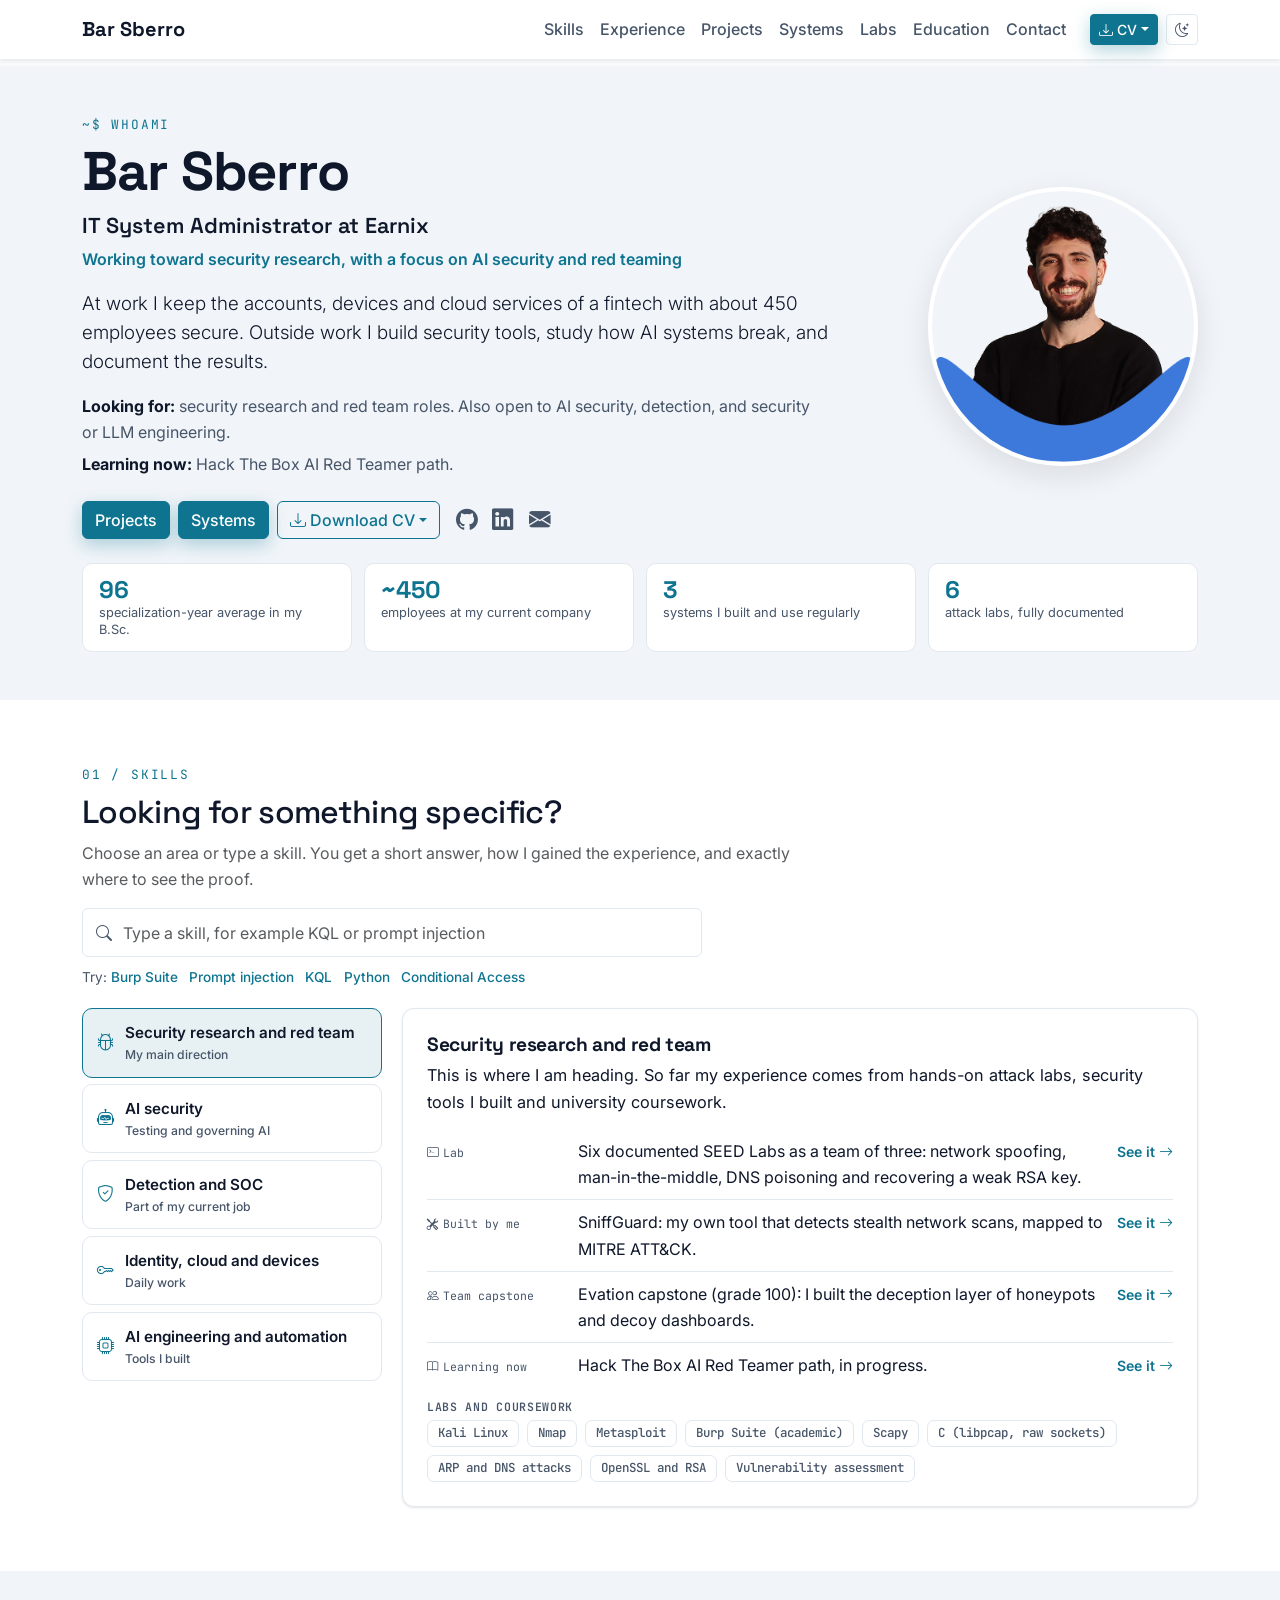
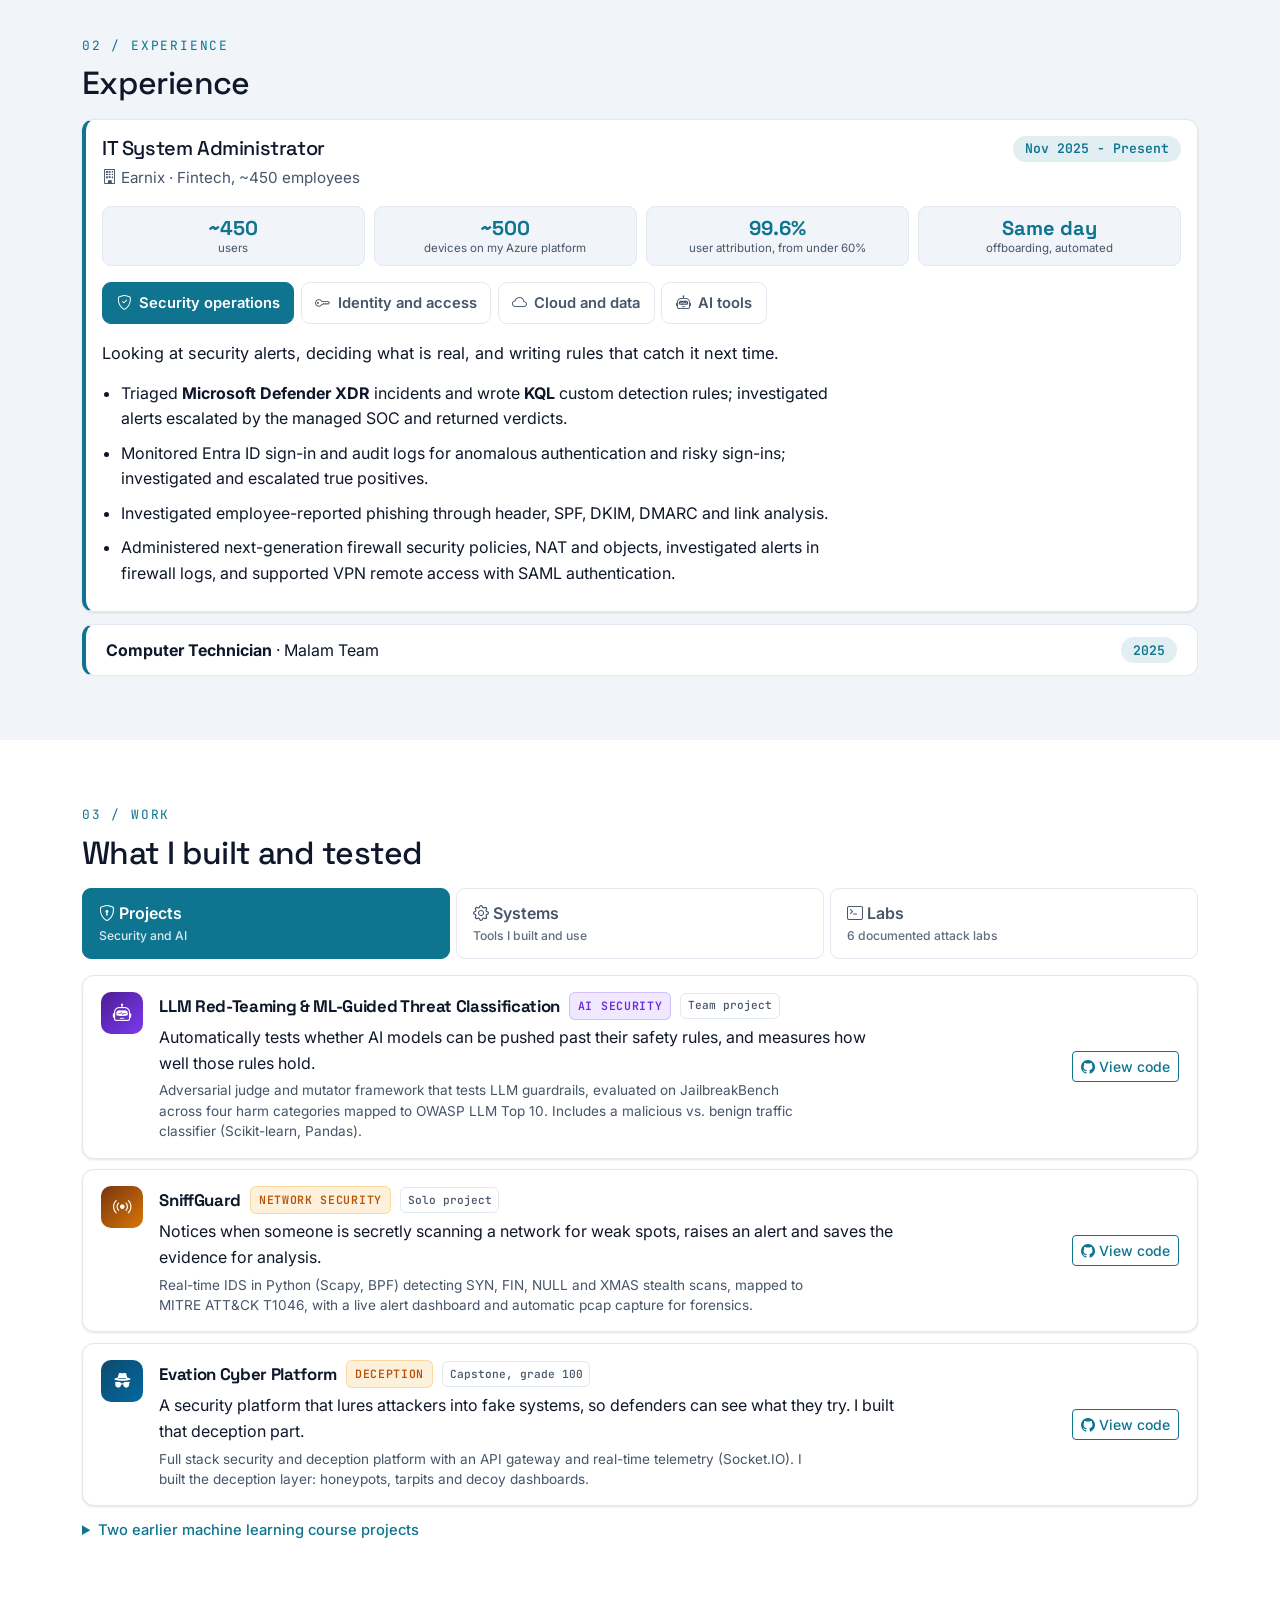
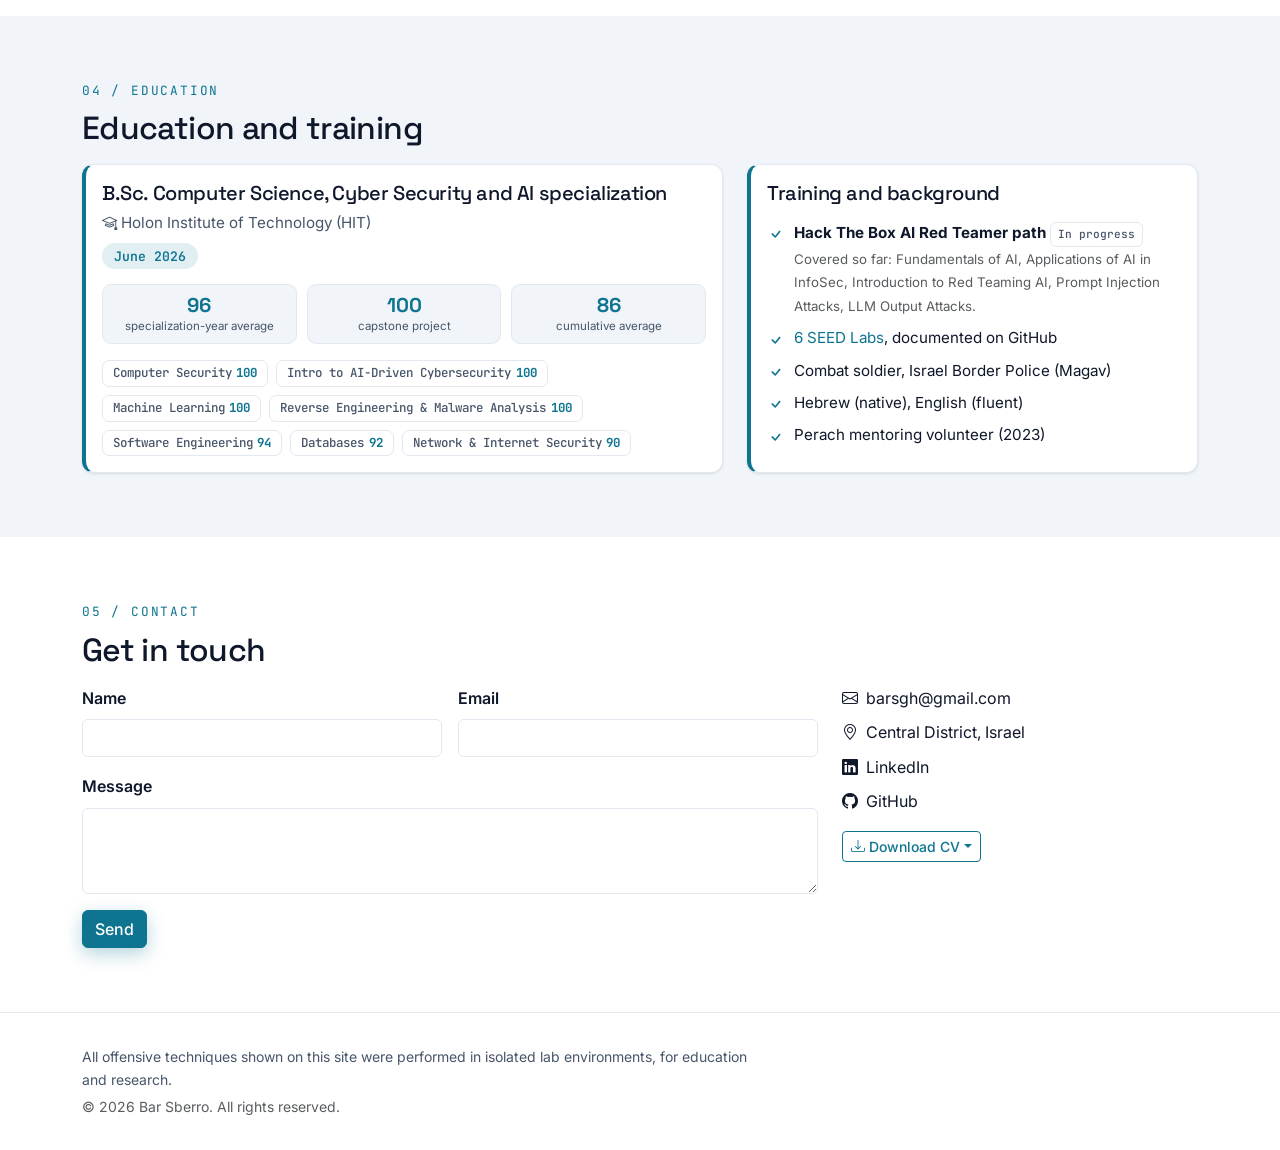
==== commit 0eb6c602: "Rebuild portfolio for quick lookup and add system case studies Reposition the site toward security r" ====
--- a/index.html
+++ b/index.html
@@ -3,9 +3,10 @@
 <head>
   <meta charset="utf-8">
   <meta name="viewport" content="width=device-width, initial-scale=1">
-
-  <title>Bar Sberro | Identity &amp; Cloud Security</title>
-  <meta name="description" content="Bar Sberro — Identity &amp; Cloud Security at Earnix. B.Sc. Computer Science graduate (HIT), Cybersecurity &amp; AI specialization. Entra ID, detection engineering, IDS, LLM red-teaming and SEED Labs.">
+  <meta name="google-site-verification" content="Z7y1CMZ52sYBKwm2hzzONqtd_JUU_KefcHfYK_ChUuk">
+
+  <title>Bar Sberro | Security Research and AI Security Portfolio</title>
+  <meta name="description" content="Bar Sberro, IT System Administrator at Earnix working toward security research. Projects, labs and work experience in AI security, offensive security and detection, with the proof for each skill.">
   <link rel="canonical" href="https://bardev1999.github.io/">
   <meta name="referrer" content="strict-origin-when-cross-origin">
   <meta name="theme-color" content="#f8fafc" media="(prefers-color-scheme: light)">
@@ -14,17 +15,17 @@
   <!-- Open Graph / Twitter -->
   <meta property="og:type" content="profile">
   <meta property="og:url" content="https://bardev1999.github.io/">
-  <meta property="og:title" content="Bar Sberro | Identity &amp; Cloud Security">
-  <meta property="og:description" content="Identity &amp; Cloud Security at Earnix. B.Sc. Computer Science graduate (HIT). Entra ID, detection engineering, IDS, LLM red-teaming, SEED Labs.">
+  <meta property="og:title" content="Bar Sberro | Security Research and AI Security Portfolio">
+  <meta property="og:description" content="IT System Administrator at Earnix working toward security research. AI security, offensive security and detection, with the proof for each skill.">
   <meta property="og:image" content="https://bardev1999.github.io/assets/og-image.png">
   <meta property="og:image:width" content="1200">
   <meta property="og:image:height" content="630">
-  <meta property="og:image:alt" content="Bar Sberro — Identity and Cloud Security portfolio">
+  <meta property="og:image:alt" content="Bar Sberro, security research and AI security portfolio">
   <meta property="og:site_name" content="Bar Sberro">
   <meta property="og:locale" content="en_US">
   <meta name="twitter:card" content="summary_large_image">
-  <meta name="twitter:title" content="Bar Sberro | Identity &amp; Cloud Security">
-  <meta name="twitter:description" content="Identity &amp; Cloud Security at Earnix. B.Sc. Computer Science graduate (HIT). Entra ID, detection engineering, IDS, LLM red-teaming, SEED Labs.">
+  <meta name="twitter:title" content="Bar Sberro | Security Research and AI Security Portfolio">
+  <meta name="twitter:description" content="IT System Administrator at Earnix working toward security research. AI security, offensive security and detection, with the proof for each skill.">
   <meta name="twitter:image" content="https://bardev1999.github.io/assets/og-image.png">
 
   <!-- Icons -->
@@ -32,9 +33,10 @@
   <link rel="icon" type="image/png" sizes="32x32" href="assets/favicon-32.png">
   <link rel="apple-touch-icon" sizes="180x180" href="assets/apple-touch-icon.png">
 
-  <!-- Set theme before paint to avoid flash -->
+  <!-- Set theme before paint to avoid flash, and mark that scripts run so inactive tabs stay hidden -->
   <script>
     (function () {
+      document.documentElement.classList.add('js');
       try {
         var t = localStorage.getItem('theme') ||
           (window.matchMedia('(prefers-color-scheme: dark)').matches ? 'dark' : 'light');
@@ -55,21 +57,21 @@
         integrity="sha384-QWTKZyjpPEjISv5WaRU9OFeRpok6YctnYmDr5pNlyT2bRjXh0JMhjY6hW+ALEwIH" crossorigin="anonymous">
   <link href="https://cdn.jsdelivr.net/npm/bootstrap-icons@1.11.3/font/bootstrap-icons.css" rel="stylesheet"
         integrity="sha384-tViUnnbYAV00FLIhhi3v/dWt3Jxw4gZQcNoSCxCIFNJVCx7/D55/wXsrNIRANwdD" crossorigin="anonymous">
-  <link href="styles.css?v=2" rel="stylesheet">
+  <link href="styles.css?v=8" rel="stylesheet">
 
   <!-- Structured data (matches visible page content) -->
   <script type="application/ld+json">
   {
     "@context": "https://schema.org",
     "@type": "ProfilePage",
-    "dateModified": "2026-08-11",
+    "dateModified": "2026-11-08",
     "mainEntity": {
       "@type": "Person",
       "@id": "https://bardev1999.github.io/#person",
       "name": "Bar Sberro",
       "url": "https://bardev1999.github.io/",
       "image": "https://bardev1999.github.io/assets/meblue.png",
-      "jobTitle": "IT Specialist, Identity, Endpoint & Cloud Security Operations",
+      "jobTitle": "IT System Administrator",
       "worksFor": { "@type": "Organization", "name": "Earnix" },
       "alumniOf": {
         "@type": "CollegeOrUniversity",
@@ -78,9 +80,9 @@
       },
       "address": { "@type": "PostalAddress", "addressRegion": "Central District", "addressCountry": "IL" },
       "knowsAbout": [
-        "Identity and Access Management", "Microsoft Entra ID", "Conditional Access",
-        "Cloud Security", "Endpoint Security", "Detection Engineering", "Network Security",
-        "Intrusion Detection Systems", "LLM Red-Teaming", "Machine Learning"
+        "AI Security", "LLM Red-Teaming", "Prompt Injection", "Network Security",
+        "Intrusion Detection Systems", "Microsoft Defender XDR", "KQL", "Microsoft Entra ID",
+        "Conditional Access", "Python", "PowerShell", "Machine Learning"
       ],
       "knowsLanguage": ["Hebrew", "English"],
       "sameAs": [
@@ -98,22 +100,30 @@
 <nav class="navbar navbar-expand-lg shadow-sm fixed-top" aria-label="Primary">
   <div class="container">
     <a class="navbar-brand fw-bold" href="#home">Bar Sberro</a>
-    <button class="navbar-toggler" type="button" data-bs-toggle="collapse" data-bs-target="#nav" aria-controls="nav" aria-expanded="false" aria-label="Toggle navigation">
-      <span class="navbar-toggler-icon"></span>
-    </button>
-    <div id="nav" class="collapse navbar-collapse">
+    <div class="nav-actions order-lg-2">
+      <div class="dropdown cv-menu">
+        <a class="btn btn-primary btn-sm dropdown-toggle" href="assets/Bar-Sberro-CV.pdf" role="button" data-bs-toggle="dropdown" aria-expanded="false"><i class="bi bi-download me-1" aria-hidden="true"></i>CV</a>
+        <ul class="dropdown-menu dropdown-menu-end">
+          <li><a class="dropdown-item" href="assets/Bar-Sberro-CV.pdf" download="Bar_Sberro_Security_Research_CV.pdf">Security research and red team<small>My main CV</small></a></li>
+          <li><a class="dropdown-item" href="assets/Bar-Sberro-CV-AI-Security.pdf" download="Bar_Sberro_AI_Security_Research_CV.pdf">AI security and AI red team<small>For roles focused on securing AI</small></a></li>
+        </ul>
+      </div>
+      <button id="theme-toggle" class="btn btn-sm btn-outline-secondary theme-toggle" type="button" aria-label="Switch color theme">
+        <i class="bi bi-moon-stars" aria-hidden="true"></i>
+      </button>
+      <button class="navbar-toggler" type="button" data-bs-toggle="collapse" data-bs-target="#nav" aria-controls="nav" aria-expanded="false" aria-label="Toggle navigation">
+        <span class="navbar-toggler-icon"></span>
+      </button>
+    </div>
+    <div id="nav" class="collapse navbar-collapse order-lg-1">
       <ul class="navbar-nav ms-auto align-items-lg-center">
-        <li class="nav-item"><a class="nav-link" href="#about">About</a></li>
+        <li class="nav-item"><a class="nav-link" href="#find">Skills</a></li>
         <li class="nav-item"><a class="nav-link" href="#experience">Experience</a></li>
+        <li class="nav-item"><a class="nav-link" href="#projects">Projects</a></li>
+        <li class="nav-item"><a class="nav-link" href="#systems">Systems</a></li>
+        <li class="nav-item"><a class="nav-link" href="#labs">Labs</a></li>
         <li class="nav-item"><a class="nav-link" href="#education">Education</a></li>
-        <li class="nav-item"><a class="nav-link" href="#projects">Projects</a></li>
-        <li class="nav-item"><a class="nav-link" href="#seed-labs">Write-ups</a></li>
         <li class="nav-item"><a class="nav-link" href="#contact">Contact</a></li>
-        <li class="nav-item ms-lg-2">
-          <button id="theme-toggle" class="btn btn-sm btn-outline-secondary theme-toggle" type="button" aria-label="Switch color theme">
-            <i class="bi bi-moon-stars" aria-hidden="true"></i>
-          </button>
-        </li>
       </ul>
     </div>
   </div>
@@ -124,103 +134,249 @@
 <!-- HERO -->
 <header id="home" class="hero bg-alt">
   <div class="container">
-    <div class="row align-items-center gy-5">
-      <div class="col-lg-7">
-        <p class="section-label font-mono mb-2">~$ whoami</p>
-        <h1 class="display-5 fw-bold mb-1">Bar Sberro</h1>
-        <p class="h4 hero-role mb-3">Identity &amp; Cloud Security</p>
+    <div class="hero-grid">
+      <div class="hero-id">
+        <p class="section-label font-mono mb-1">~$ whoami</p>
+        <h1 class="fw-bold mb-1">Bar Sberro</h1>
+        <p class="hero-role">IT System Administrator at Earnix</p>
+        <p class="hero-focus">Working toward security research, with a focus on AI security and red teaming</p>
+      </div>
+      <img src="assets/meblue.png" width="317" height="328" fetchpriority="high" decoding="async"
+           class="rounded-circle hero-img" alt="Portrait of Bar Sberro">
+      <div class="hero-body">
         <p class="lead mb-3">
-          I run identity, endpoint and cloud security operations at Earnix, a fintech of ~450 employees,
-          on Microsoft Entra ID, Conditional Access, Intune and Purview, and I build and document
-          detection tools in the lab.
+          At work I keep the accounts, devices and cloud services of a fintech with about 450 employees secure.
+          Outside work I build security tools, study how AI systems break, and document the results.
         </p>
-        <p class="text-body-secondary mb-4">
-          B.Sc. Computer Science, Cybersecurity &amp; AI (HIT, 2026) &middot; Central District, Israel &middot;
-          Open to junior Identity / Cloud Security and SOC / Detection roles.
-        </p>
-        <div class="d-flex flex-wrap gap-2 align-items-center">
-          <a href="#projects" class="btn btn-primary btn-lg">View Projects</a>
-          <a href="assets/Bar-Sberro-CV.pdf" download="Bar-Sberro-CV.pdf" class="btn btn-outline-primary btn-lg">
-            <i class="bi bi-download me-1" aria-hidden="true"></i>Download CV
-          </a>
-          <div class="hero-links d-flex gap-3 ms-lg-2 fs-4">
+        <p class="hero-looking"><strong>Looking for:</strong> security research and red team roles. Also open to AI security, detection, and security or LLM engineering.</p>
+        <p class="hero-looking mb-4"><strong>Learning now:</strong> Hack The Box AI Red Teamer path.</p>
+        <div class="hero-actions">
+          <a href="#projects" class="btn btn-primary">Projects</a>
+          <a href="#systems" class="btn btn-primary">Systems</a>
+          <div class="dropdown cv-menu">
+        <a class="btn btn-outline-primary dropdown-toggle" href="assets/Bar-Sberro-CV.pdf" role="button" data-bs-toggle="dropdown" aria-expanded="false"><i class="bi bi-download me-1" aria-hidden="true"></i>Download CV</a>
+        <ul class="dropdown-menu">
+          <li><a class="dropdown-item" href="assets/Bar-Sberro-CV.pdf" download="Bar_Sberro_Security_Research_CV.pdf">Security research and red team<small>My main CV</small></a></li>
+          <li><a class="dropdown-item" href="assets/Bar-Sberro-CV-AI-Security.pdf" download="Bar_Sberro_AI_Security_Research_CV.pdf">AI security and AI red team<small>For roles focused on securing AI</small></a></li>
+        </ul>
+      </div>
+          <div class="hero-links">
             <a href="https://github.com/BarDev1999" target="_blank" rel="me noopener" aria-label="GitHub profile"><i class="bi bi-github" aria-hidden="true"></i></a>
             <a href="https://www.linkedin.com/in/bar-sberro/" target="_blank" rel="me noopener" aria-label="LinkedIn profile"><i class="bi bi-linkedin" aria-hidden="true"></i></a>
             <a href="mailto:barsgh@gmail.com" aria-label="Email Bar"><i class="bi bi-envelope-fill" aria-hidden="true"></i></a>
           </div>
         </div>
       </div>
-      <div class="col-lg-5 text-center">
-        <img src="assets/meblue.png" width="317" height="328" fetchpriority="high" decoding="async"
-             class="rounded-circle img-fluid hero-img" alt="Portrait of Bar Sberro">
-      </div>
+    </div>
+    <div class="hero-tiles">
+      <a class="hero-tile" href="#education"><b>96</b><span>specialization-year average in my B.Sc.</span></a>
+      <a class="hero-tile" href="#experience"><b>~450</b><span>employees at my current company</span></a>
+      <a class="hero-tile" href="#systems"><b>3</b><span>systems I built and use regularly</span></a>
+      <a class="hero-tile" href="#labs"><b>6</b><span>attack labs, fully documented</span></a>
     </div>
   </div>
 </header>
 
-<!-- ABOUT -->
-<section id="about" class="bg-white" aria-labelledby="about-h">
+<!-- QUICK FINDER -->
+<section id="find" class="bg-white" aria-labelledby="find-h">
   <div class="container">
-    <p class="section-label font-mono">01 / About</p>
-    <h2 id="about-h" class="mb-4">About Me</h2>
-    <p class="about-lead">
-      I work in security operations at <strong>Earnix</strong>, a ~450-employee fintech, running identity, endpoint
-      and cloud security: Microsoft Entra ID and Conditional Access, MFA/SSO, Intune and Kandji, Microsoft Purview DLP,
-      and joiner-mover-leaver automation with PowerShell and the Microsoft Graph API. I hold a
-      <strong>B.Sc. in Computer Science</strong> from HIT (2026), Cybersecurity &amp; AI specialization, with a
-      <strong>96 final specialization-year average</strong>. Off the clock I build and document security projects,
-      an IDS, a deception engine and an LLM red-teaming framework, all in isolated lab environments.
-    </p>
-
-    <div class="row g-4 mt-2">
-      <div class="col-md-6 col-lg-3">
-        <h3 class="h6 skill-head">Cloud &amp; Identity</h3>
-        <div class="tags">
-          <span class="badge-chip accent">Microsoft Entra ID</span>
-          <span class="badge-chip">Conditional Access</span>
-          <span class="badge-chip">MFA / SSO</span>
-          <span class="badge-chip">Intune / Kandji</span>
-          <span class="badge-chip">Active Directory</span>
-          <span class="badge-chip">Microsoft Purview</span>
-          <span class="badge-chip">Graph API</span>
-        </div>
-      </div>
-      <div class="col-md-6 col-lg-3">
-        <h3 class="h6 skill-head">Detection &amp; Analysis</h3>
-        <div class="tags">
-          <span class="badge-chip accent">MITRE ATT&amp;CK</span>
-          <span class="badge-chip">Entra ID log monitoring</span>
-          <span class="badge-chip">Wireshark / PCAP</span>
-          <span class="badge-chip">Scapy / IDS</span>
-          <span class="badge-chip">Vuln. Assessment</span>
-        </div>
-      </div>
-      <div class="col-md-6 col-lg-3">
-        <h3 class="h6 skill-head">Programming</h3>
-        <div class="tags">
-          <span class="badge-chip">Python</span>
-          <span class="badge-chip">PowerShell</span>
-          <span class="badge-chip">Bash</span>
-          <span class="badge-chip">SQL</span>
-          <span class="badge-chip">C</span>
-          <span class="badge-chip">Git</span>
-          <span class="badge-chip">Linux</span>
-        </div>
-      </div>
-      <div class="col-md-6 col-lg-3">
-        <h3 class="h6 skill-head">AI &amp; Data</h3>
-        <div class="tags">
-          <span class="badge-chip accent">LLM Red-Teaming</span>
-          <span class="badge-chip">Scikit-learn</span>
-          <span class="badge-chip">Pandas / NumPy</span>
-        </div>
-      </div>
-    </div>
-
-    <div class="about-meta mt-4">
-      <span><i class="bi bi-shield-check me-1" aria-hidden="true"></i>Full service, combat soldier, Israel Border Police</span>
-      <span><i class="bi bi-people me-1" aria-hidden="true"></i>Perach mentoring volunteer (2023)</span>
-      <span><i class="bi bi-translate me-1" aria-hidden="true"></i>Hebrew (native) &middot; English (fluent)</span>
+    <p class="section-label font-mono">01 / Skills</p>
+    <h2 id="find-h" class="mb-2">Looking for something specific?</h2>
+    <p class="text-body-secondary mb-3">Choose an area or type a skill. You get a short answer, how I gained the experience, and exactly where to see the proof.</p>
+
+    <div class="finder-search" role="search">
+      <label class="visually-hidden" for="skill-search">Search for a skill</label>
+      <div class="finder-input">
+        <i class="bi bi-search" aria-hidden="true"></i>
+        <input id="skill-search" type="search" class="form-control" placeholder="Type a skill, for example KQL or prompt injection" autocomplete="off" aria-controls="skill-results">
+      </div>
+      <div id="skill-results" class="finder-results" role="status"></div>
+      <p class="finder-try">Try:
+        <button type="button" data-try="Burp">Burp Suite</button>
+        <button type="button" data-try="Prompt injection">Prompt injection</button>
+        <button type="button" data-try="KQL">KQL</button>
+        <button type="button" data-try="Python">Python</button>
+        <button type="button" data-try="Conditional Access">Conditional Access</button>
+      </p>
+    </div>
+
+    <div class="walk plain-tabs" data-tabs data-scroll-anchor>
+      <div class="walk-tabs" role="tablist" aria-label="Skill areas">
+          <button class="walk-tab" type="button" role="tab" id="t-area-research" aria-controls="area-research" aria-selected="true">
+            <i class="bi bi-bug" aria-hidden="true"></i><span>Security research and red team<small>My main direction</small></span>
+          </button>
+          <button class="walk-tab" type="button" role="tab" id="t-area-ai" aria-controls="area-ai" aria-selected="false" tabindex="-1">
+            <i class="bi bi-robot" aria-hidden="true"></i><span>AI security<small>Testing and governing AI</small></span>
+          </button>
+          <button class="walk-tab" type="button" role="tab" id="t-area-detection" aria-controls="area-detection" aria-selected="false" tabindex="-1">
+            <i class="bi bi-shield-check" aria-hidden="true"></i><span>Detection and SOC<small>Part of my current job</small></span>
+          </button>
+          <button class="walk-tab" type="button" role="tab" id="t-area-identity" aria-controls="area-identity" aria-selected="false" tabindex="-1">
+            <i class="bi bi-key" aria-hidden="true"></i><span>Identity, cloud and devices<small>Daily work</small></span>
+          </button>
+          <button class="walk-tab" type="button" role="tab" id="t-area-build" aria-controls="area-build" aria-selected="false" tabindex="-1">
+            <i class="bi bi-cpu" aria-hidden="true"></i><span>AI engineering and automation<small>Tools I built</small></span>
+          </button>
+      </div>
+      <div class="walk-panels">
+        <div class="walk-panel" role="tabpanel" id="area-research" aria-labelledby="t-area-research" tabindex="0" data-area="Security research and red team" data-aliases="research researcher red team redteam offensive pentest penetration hacking attack exploit" data-default>
+          <h3>Security research and red team</h3>
+          <p class="plain-line">This is where I am heading. So far my experience comes from hands-on attack labs, security tools I built and university coursework.</p>
+          <ul class="proof-list">
+            <li class="proof">
+              <span class="proof-kind"><i class="bi bi-terminal me-1" aria-hidden="true"></i>Lab</span>
+              <span class="proof-text">Six documented SEED Labs as a team of three: network spoofing, man-in-the-middle, DNS poisoning and recovering a weak RSA key.</span>
+              <a class="proof-link" href="#labs" aria-label="See the proof: Six documented SEED Labs as a team of three: network spoofing, man-in-the-middle, DNS poisoning and recovering a weak RSA key.">See it<i class="bi bi-arrow-right ms-1" aria-hidden="true"></i></a>
+            </li>
+            <li class="proof">
+              <span class="proof-kind"><i class="bi bi-tools me-1" aria-hidden="true"></i>Built by me</span>
+              <span class="proof-text">SniffGuard: my own tool that detects stealth network scans, mapped to MITRE ATT&amp;CK.</span>
+              <a class="proof-link" href="#proj-sniffguard" aria-label="See the proof: SniffGuard: my own tool that detects stealth network scans, mapped to MITRE ATT&amp;CK.">See it<i class="bi bi-arrow-right ms-1" aria-hidden="true"></i></a>
+            </li>
+            <li class="proof">
+              <span class="proof-kind"><i class="bi bi-people me-1" aria-hidden="true"></i>Team capstone</span>
+              <span class="proof-text">Evation capstone (grade 100): I built the deception layer of honeypots and decoy dashboards.</span>
+              <a class="proof-link" href="#proj-evation" aria-label="See the proof: Evation capstone (grade 100): I built the deception layer of honeypots and decoy dashboards.">See it<i class="bi bi-arrow-right ms-1" aria-hidden="true"></i></a>
+            </li>
+            <li class="proof">
+              <span class="proof-kind"><i class="bi bi-book me-1" aria-hidden="true"></i>Learning now</span>
+              <span class="proof-text">Hack The Box AI Red Teamer path, in progress.</span>
+              <a class="proof-link" href="#training" aria-label="See the proof: Hack The Box AI Red Teamer path, in progress.">See it<i class="bi bi-arrow-right ms-1" aria-hidden="true"></i></a>
+            </li>
+          </ul>
+          <div class="skill-group">
+            <h4>Labs and coursework</h4>
+            <div class="tags"><span class="badge-chip" data-skill>Kali Linux</span><span class="badge-chip" data-skill>Nmap</span><span class="badge-chip" data-skill>Metasploit</span><span class="badge-chip" data-skill>Burp Suite (academic)</span><span class="badge-chip" data-skill>Scapy</span><span class="badge-chip" data-skill>C (libpcap, raw sockets)</span><span class="badge-chip" data-skill>ARP and DNS attacks</span><span class="badge-chip" data-skill>OpenSSL and RSA</span><span class="badge-chip" data-skill>Vulnerability assessment</span></div>
+          </div>
+        </div>
+        <div class="walk-panel" role="tabpanel" id="area-ai" aria-labelledby="t-area-ai" tabindex="0" data-area="AI security" data-aliases="ai security llm security genai ai red team guardrails">
+          <h3>AI security</h3>
+          <p class="plain-line">Testing whether AI systems can be tricked into unsafe behavior, and controlling how a company uses AI tools.</p>
+          <ul class="proof-list">
+            <li class="proof">
+              <span class="proof-kind"><i class="bi bi-people me-1" aria-hidden="true"></i>Team project</span>
+              <span class="proof-text">LLM Red-Teaming: automatically tests whether AI models can be pushed past their safety rules, evaluated on JailbreakBench.</span>
+              <a class="proof-link" href="#proj-llm" aria-label="See the proof: LLM Red-Teaming: automatically tests whether AI models can be pushed past their safety rules, evaluated on JailbreakBench.">See it<i class="bi bi-arrow-right ms-1" aria-hidden="true"></i></a>
+            </li>
+            <li class="proof">
+              <span class="proof-kind"><i class="bi bi-book me-1" aria-hidden="true"></i>Learning now</span>
+              <span class="proof-text">Hack The Box AI Red Teamer path, in progress: prompt injection, LLM output attacks and AI red teaming.</span>
+              <a class="proof-link" href="#training" aria-label="See the proof: Hack The Box AI Red Teamer path, in progress: prompt injection, LLM output attacks and AI red teaming.">See it<i class="bi bi-arrow-right ms-1" aria-hidden="true"></i></a>
+            </li>
+            <li class="proof">
+              <span class="proof-kind"><i class="bi bi-briefcase me-1" aria-hidden="true"></i>At work</span>
+              <span class="proof-text">I administer Claude Enterprise and Microsoft 365 Copilot, with Purview DLP policies for AI tools.</span>
+              <a class="proof-link" href="#exp-ai" aria-label="See the proof: I administer Claude Enterprise and Microsoft 365 Copilot, with Purview DLP policies for AI tools.">See it<i class="bi bi-arrow-right ms-1" aria-hidden="true"></i></a>
+            </li>
+            <li class="proof">
+              <span class="proof-kind"><i class="bi bi-mortarboard me-1" aria-hidden="true"></i>University course</span>
+              <span class="proof-text">Introduction to AI-Driven Cybersecurity and Machine Learning, both grade 100.</span>
+              <a class="proof-link" href="#education" aria-label="See the proof: Introduction to AI-Driven Cybersecurity and Machine Learning, both grade 100.">See it<i class="bi bi-arrow-right ms-1" aria-hidden="true"></i></a>
+            </li>
+          </ul>
+          <div class="skill-group">
+            <h4>Projects and study</h4>
+            <div class="tags"><span class="badge-chip" data-skill>Prompt injection</span><span class="badge-chip" data-skill data-aliases="jailbreaking">Jailbreak techniques</span><span class="badge-chip" data-skill>OWASP Top 10 for LLM</span><span class="badge-chip" data-skill data-aliases="machine learning">ML threat classification</span><span class="badge-chip" data-skill>Scikit-learn</span><span class="badge-chip" data-skill>PyTorch</span></div>
+          </div>
+          <div class="skill-group">
+            <h4>Used at work</h4>
+            <div class="tags"><span class="badge-chip" data-skill>Claude Enterprise</span><span class="badge-chip" data-skill>Microsoft 365 Copilot</span><span class="badge-chip" data-skill>Purview DLP for AI tools</span><span class="badge-chip" data-skill>Agent Builder</span></div>
+          </div>
+        </div>
+        <div class="walk-panel" role="tabpanel" id="area-detection" aria-labelledby="t-area-detection" tabindex="0" data-area="Detection and SOC" data-aliases="soc blue team incident triage alerts detection">
+          <h3>Detection and SOC</h3>
+          <p class="plain-line">Spotting suspicious activity and deciding what is real. It is part of my current IT role, and I also built a detection tool of my own.</p>
+          <ul class="proof-list">
+            <li class="proof">
+              <span class="proof-kind"><i class="bi bi-briefcase me-1" aria-hidden="true"></i>At work</span>
+              <span class="proof-text">I triage Microsoft Defender XDR incidents and write KQL detection rules.</span>
+              <a class="proof-link" href="#exp-secops" aria-label="See the proof: I triage Microsoft Defender XDR incidents and write KQL detection rules.">See it<i class="bi bi-arrow-right ms-1" aria-hidden="true"></i></a>
+            </li>
+            <li class="proof">
+              <span class="proof-kind"><i class="bi bi-briefcase me-1" aria-hidden="true"></i>At work</span>
+              <span class="proof-text">I investigate reported phishing and risky sign-ins.</span>
+              <a class="proof-link" href="#exp-secops" aria-label="See the proof: I investigate reported phishing and risky sign-ins.">See it<i class="bi bi-arrow-right ms-1" aria-hidden="true"></i></a>
+            </li>
+            <li class="proof">
+              <span class="proof-kind"><i class="bi bi-tools me-1" aria-hidden="true"></i>Built by me</span>
+              <span class="proof-text">SniffGuard: real-time detection of stealth network scans, with saved evidence for analysis.</span>
+              <a class="proof-link" href="#proj-sniffguard" aria-label="See the proof: SniffGuard: real-time detection of stealth network scans, with saved evidence for analysis.">See it<i class="bi bi-arrow-right ms-1" aria-hidden="true"></i></a>
+            </li>
+            <li class="proof">
+              <span class="proof-kind"><i class="bi bi-briefcase me-1" aria-hidden="true"></i>At work</span>
+              <span class="proof-text">I built a pipeline that brings five data sources into Log Analytics for KQL analysis.</span>
+              <a class="proof-link" href="#exp-cloud" aria-label="See the proof: I built a pipeline that brings five data sources into Log Analytics for KQL analysis.">See it<i class="bi bi-arrow-right ms-1" aria-hidden="true"></i></a>
+            </li>
+          </ul>
+          <div class="skill-group">
+            <h4>Used at work</h4>
+            <div class="tags"><span class="badge-chip" data-skill>Microsoft Defender XDR</span><span class="badge-chip" data-skill data-aliases="kusto">KQL detection rules</span><span class="badge-chip" data-skill>Entra ID log investigation</span><span class="badge-chip" data-skill data-aliases="email security">Phishing analysis (SPF, DKIM, DMARC)</span><span class="badge-chip" data-skill>Log Analytics</span><span class="badge-chip" data-skill>Firewall policies</span><span class="badge-chip" data-skill>Remote access VPN</span></div>
+          </div>
+          <div class="skill-group">
+            <h4>Projects and labs</h4>
+            <div class="tags"><span class="badge-chip" data-skill>MITRE ATT&amp;CK</span><span class="badge-chip" data-skill data-aliases="intrusion detection">IDS (Scapy, BPF)</span><span class="badge-chip" data-skill>Wireshark</span><span class="badge-chip" data-skill>pcap forensics</span><span class="badge-chip" data-skill>TCP/IP, DNS, DHCP</span></div>
+          </div>
+        </div>
+        <div class="walk-panel" role="tabpanel" id="area-identity" aria-labelledby="t-area-identity" tabindex="0" data-area="Identity, cloud and devices" data-aliases="iam identity access cloud azure endpoint device mdm">
+          <h3>Identity, cloud and devices</h3>
+          <p class="plain-line">Making sure the right people reach the right systems, from safe devices, at a company of about 450 people.</p>
+          <ul class="proof-list">
+            <li class="proof">
+              <span class="proof-kind"><i class="bi bi-briefcase me-1" aria-hidden="true"></i>At work</span>
+              <span class="proof-text">I design and enforce the Conditional Access policies that decide who can sign in and from which device.</span>
+              <a class="proof-link" href="#exp-identity" aria-label="See the proof: I design and enforce the Conditional Access policies that decide who can sign in and from which device.">See it<i class="bi bi-arrow-right ms-1" aria-hidden="true"></i></a>
+            </li>
+            <li class="proof">
+              <span class="proof-kind"><i class="bi bi-briefcase me-1" aria-hidden="true"></i>At work</span>
+              <span class="proof-text">I automated joining, moving and leaving for employees, so access can be removed the same day.</span>
+              <a class="proof-link" href="#exp-identity" aria-label="See the proof: I automated joining, moving and leaving for employees, so access can be removed the same day.">See it<i class="bi bi-arrow-right ms-1" aria-hidden="true"></i></a>
+            </li>
+            <li class="proof">
+              <span class="proof-kind"><i class="bi bi-briefcase me-1" aria-hidden="true"></i>At work</span>
+              <span class="proof-text">I built a serverless Azure platform for about 500 devices and raised user attribution to 99.6%.</span>
+              <a class="proof-link" href="#exp-cloud" aria-label="See the proof: I built a serverless Azure platform for about 500 devices and raised user attribution to 99.6%.">See it<i class="bi bi-arrow-right ms-1" aria-hidden="true"></i></a>
+            </li>
+          </ul>
+          <div class="skill-group">
+            <h4>Used at work</h4>
+            <div class="tags"><span class="badge-chip" data-skill data-aliases="azure ad aad">Microsoft Entra ID</span><span class="badge-chip" data-skill data-aliases="zero trust">Conditional Access</span><span class="badge-chip" data-skill data-aliases="privileged identity management just-in-time">PIM</span><span class="badge-chip" data-skill data-aliases="single sign-on">SAML SSO</span><span class="badge-chip" data-skill>MFA</span><span class="badge-chip" data-skill>User provisioning</span><span class="badge-chip" data-skill>Active Directory</span><span class="badge-chip" data-skill>Group Policy</span><span class="badge-chip" data-skill>Microsoft Intune</span><span class="badge-chip" data-skill>Autopilot</span><span class="badge-chip" data-skill>Iru (formerly Kandji)</span><span class="badge-chip" data-skill>Apple Business Manager</span><span class="badge-chip" data-skill>Purview DLP</span><span class="badge-chip" data-skill>Azure Automation</span><span class="badge-chip" data-skill>Key Vault</span><span class="badge-chip" data-skill>Managed identities</span><span class="badge-chip" data-skill>Azure RBAC</span><span class="badge-chip" data-skill>Azure Monitor Workbooks</span></div>
+          </div>
+        </div>
+        <div class="walk-panel" role="tabpanel" id="area-build" aria-labelledby="t-area-build" tabindex="0" data-area="AI engineering and automation" data-aliases="llm engineer ai engineer automation developer software data pipeline etl coding programming">
+          <h3>AI engineering and automation</h3>
+          <p class="plain-line">I build software that turns messy data and long recordings into something useful, and I measure whether it works.</p>
+          <ul class="proof-list">
+            <li class="proof">
+              <span class="proof-kind"><i class="bi bi-tools me-1" aria-hidden="true"></i>Built by me</span>
+              <span class="proof-text">Video-to-Report LLM Pipeline: turns long recordings into structured reports.</span>
+              <a class="proof-link" href="projects/video-pipeline.html" aria-label="See the proof: Video-to-Report LLM Pipeline: turns long recordings into structured reports.">See it<i class="bi bi-arrow-right ms-1" aria-hidden="true"></i></a>
+            </li>
+            <li class="proof">
+              <span class="proof-kind"><i class="bi bi-tools me-1" aria-hidden="true"></i>Built by me</span>
+              <span class="proof-text">Market Scanner: ranks 5,429 US stocks, with scoring changes benchmarked on 50,168 historical samples.</span>
+              <a class="proof-link" href="projects/market-scanner.html" aria-label="See the proof: Market Scanner: ranks 5,429 US stocks, with scoring changes benchmarked on 50,168 historical samples.">See it<i class="bi bi-arrow-right ms-1" aria-hidden="true"></i></a>
+            </li>
+            <li class="proof">
+              <span class="proof-kind"><i class="bi bi-tools me-1" aria-hidden="true"></i>Built by me</span>
+              <span class="proof-text">Portfolio Data Sync: merges two brokers into one database twice a day.</span>
+              <a class="proof-link" href="projects/portfolio-sync.html" aria-label="See the proof: Portfolio Data Sync: merges two brokers into one database twice a day.">See it<i class="bi bi-arrow-right ms-1" aria-hidden="true"></i></a>
+            </li>
+            <li class="proof">
+              <span class="proof-kind"><i class="bi bi-briefcase me-1" aria-hidden="true"></i>At work</span>
+              <span class="proof-text">I built an internal IT agent with Agent Builder and automation workflows in n8n.</span>
+              <a class="proof-link" href="#exp-ai" aria-label="See the proof: I built an internal IT agent with Agent Builder and automation workflows in n8n.">See it<i class="bi bi-arrow-right ms-1" aria-hidden="true"></i></a>
+            </li>
+          </ul>
+          <div class="skill-group">
+            <h4>Tools</h4>
+            <div class="tags"><span class="badge-chip" data-skill>Gemini API</span><span class="badge-chip" data-skill>Whisper</span><span class="badge-chip" data-skill>Prompt engineering</span><span class="badge-chip" data-skill>LLM evaluation</span><span class="badge-chip" data-skill>MCP servers</span><span class="badge-chip" data-skill data-aliases="ai coding agents">Claude Code</span><span class="badge-chip" data-skill>n8n</span></div>
+          </div>
+          <div class="skill-group">
+            <h4>Programming</h4>
+            <div class="tags"><span class="badge-chip" data-skill>Python</span><span class="badge-chip" data-skill>PowerShell</span><span class="badge-chip" data-skill>Microsoft Graph API</span><span class="badge-chip" data-skill>SQL</span><span class="badge-chip" data-skill>SQLAlchemy</span><span class="badge-chip" data-skill>Pandas</span><span class="badge-chip" data-skill>Flask</span><span class="badge-chip" data-skill>FastAPI</span><span class="badge-chip" data-skill>Playwright</span><span class="badge-chip" data-skill>REST APIs</span><span class="badge-chip" data-skill>Bash</span><span class="badge-chip" data-skill>Git</span><span class="badge-chip" data-skill>Linux</span></div>
+          </div>
+        </div>
+      </div>
     </div>
   </div>
 </section>
@@ -229,477 +385,364 @@
 <section id="experience" class="bg-alt" aria-labelledby="exp-h">
   <div class="container">
     <p class="section-label font-mono">02 / Experience</p>
-    <h2 id="exp-h" class="mb-4">Experience</h2>
-    <div class="d-flex flex-column gap-4">
-
-      <!-- Earnix -->
-      <div class="card exp-card">
-        <div class="card-body">
-          <div class="d-flex justify-content-between align-items-start flex-wrap gap-2 mb-3">
-            <div>
-              <h3 class="h5 mb-1">IT Specialist, Identity, Endpoint &amp; Cloud Security Operations</h3>
-              <span class="exp-company"><i class="bi bi-building me-1" aria-hidden="true"></i>Earnix &middot; Fintech, ~450 employees</span>
-            </div>
-            <span class="badge exp-date">Nov 2025 &ndash; Present</span>
-          </div>
-          <ul class="exp-list">
-            <li>Administer <strong>Microsoft Entra ID</strong> for ~450 users: Conditional Access policies enforcing MFA/SSO, blocking legacy authentication, and gating access on Intune / Kandji device compliance as Zero Trust controls.</li>
-            <li>Automate the full <strong>joiner-mover-leaver</strong> identity lifecycle with PowerShell and the Microsoft Graph API across Active Directory, Entra ID, M365 and Exchange, enabling same-day offboarding.</li>
-            <li>Monitor Entra ID sign-in and audit logs for anomalous and risky sign-ins; investigate and escalate true positives.</li>
-            <li>Enforce endpoint compliance via <strong>Intune</strong> (Windows) and <strong>Kandji</strong> (macOS); operate <strong>Microsoft Purview</strong> DLP; administer VPN, firewall rules and network segmentation.</li>
-          </ul>
-          <div class="tags mt-3">
-            <span class="badge-chip">Microsoft Entra ID</span>
-            <span class="badge-chip">Conditional Access</span>
-            <span class="badge-chip">Intune</span>
-            <span class="badge-chip">Microsoft Purview</span>
-            <span class="badge-chip">PowerShell</span>
-            <span class="badge-chip">Graph API</span>
-          </div>
-        </div>
-      </div>
-
-      <!-- Malam Team -->
-      <div class="card exp-card">
-        <div class="card-body">
-          <div class="d-flex justify-content-between align-items-start flex-wrap gap-2 mb-3">
-            <div>
-              <h3 class="h5 mb-1">Computer Technician</h3>
-              <span class="exp-company"><i class="bi bi-building me-1" aria-hidden="true"></i>Malam Team</span>
-            </div>
-            <span class="badge exp-date">2025</span>
-          </div>
-          <ul class="exp-list">
-            <li>Troubleshot TCP/IP, DNS and DHCP and performed endpoint hardening across client environments.</li>
-          </ul>
-          <div class="tags mt-3">
-            <span class="badge-chip">Network Troubleshooting</span>
-            <span class="badge-chip">Endpoint Hardening</span>
-            <span class="badge-chip">Linux</span>
-          </div>
-        </div>
-      </div>
-
+    <h2 id="exp-h" class="mb-3">Experience</h2>
+
+    <div class="card exp-card no-lift" data-scroll-anchor>
+      <div class="card-body">
+        <div class="d-flex justify-content-between align-items-start flex-wrap gap-2 mb-3">
+          <div>
+            <h3 class="h5 mb-1">IT System Administrator</h3>
+            <span class="exp-company"><i class="bi bi-building me-1" aria-hidden="true"></i>Earnix &middot; Fintech, ~450 employees</span>
+          </div>
+          <span class="badge exp-date">Nov 2025 - Present</span>
+        </div>
+
+        <dl class="mini-stats stats-4">
+          <div><dt>~450</dt><dd>users</dd></div>
+          <div><dt>~500</dt><dd>devices on my Azure platform</dd></div>
+          <div><dt>99.6%</dt><dd>user attribution, from under 60%</dd></div>
+          <div><dt>Same day</dt><dd>offboarding, automated</dd></div>
+        </dl>
+
+        <div data-tabs>
+          <div class="tab-list" role="tablist" aria-label="Areas of my role at Earnix"><button class="tab-btn" type="button" role="tab" id="t-exp-secops" aria-controls="exp-secops" aria-selected="true"><i class="bi bi-shield-check" aria-hidden="true"></i>Security operations</button><button class="tab-btn" type="button" role="tab" id="t-exp-identity" aria-controls="exp-identity" aria-selected="false" tabindex="-1"><i class="bi bi-key" aria-hidden="true"></i>Identity and access</button><button class="tab-btn" type="button" role="tab" id="t-exp-cloud" aria-controls="exp-cloud" aria-selected="false" tabindex="-1"><i class="bi bi-cloud" aria-hidden="true"></i>Cloud and data</button><button class="tab-btn" type="button" role="tab" id="t-exp-ai" aria-controls="exp-ai" aria-selected="false" tabindex="-1"><i class="bi bi-robot" aria-hidden="true"></i>AI tools</button></div>
+          <div class="tab-panel" role="tabpanel" id="exp-secops" aria-labelledby="t-exp-secops" tabindex="0" data-default>
+            <p class="plain-line">Looking at security alerts, deciding what is real, and writing rules that catch it next time.</p>
+            <ul class="exp-list">
+              <li>Triaged <strong>Microsoft Defender XDR</strong> incidents and wrote <strong>KQL</strong> custom detection rules; investigated alerts escalated by the managed SOC and returned verdicts.</li>
+              <li>Monitored Entra ID sign-in and audit logs for anomalous authentication and risky sign-ins; investigated and escalated true positives.</li>
+              <li>Investigated employee-reported phishing through header, SPF, DKIM, DMARC and link analysis.</li>
+              <li>Administered next-generation firewall security policies, NAT and objects, investigated alerts in firewall logs, and supported VPN remote access with SAML authentication.</li>
+            </ul>
+          </div>
+          <div class="tab-panel" role="tabpanel" id="exp-identity" aria-labelledby="t-exp-identity" tabindex="0">
+            <p class="plain-line">Deciding who can reach which systems, and removing access as soon as it is no longer needed.</p>
+            <ul class="exp-list">
+              <li>Designed and enforced <strong>Conditional Access</strong> policies for ~450 users as Zero Trust controls: MFA and SSO, legacy authentication blocking and device compliance gating.</li>
+              <li>Automated the <strong>joiner-mover-leaver</strong> lifecycle with PowerShell and Microsoft Graph, enabling same-day offboarding and eliminating orphaned access.</li>
+              <li>Configured <strong>Privileged Identity Management</strong> for administrative roles, enforcing just-in-time privileged access.</li>
+              <li>Configured Entra ID Enterprise Applications with SAML SSO, MFA, user provisioning and group-based access, reconciling application-side users against Entra assignments.</li>
+            </ul>
+          </div>
+          <div class="tab-panel" role="tabpanel" id="exp-cloud" aria-labelledby="t-exp-cloud" tabindex="0">
+            <p class="plain-line">Building the cloud services and data pipelines that give leadership and IT a reliable picture.</p>
+            <ul class="exp-list">
+              <li>Built a <strong>serverless Azure platform</strong> for ~500 Windows and Mac devices, and raised user attribution from under 60% to <strong>99.6%</strong> by joining Intune and Iru on UPN and mail.</li>
+              <li>Built a log ingestion pipeline: an Azure Automation runbook streams five sources through a Data Collection Rule into Log Analytics, analyzed with KQL.</li>
+              <li>Secured the Apple Business Manager API integration with OAuth 2.0 and ES256 signed JWTs, keeping the private key in Azure Key Vault behind a managed identity scoped to a single secret.</li>
+            </ul>
+          </div>
+          <div class="tab-panel" role="tabpanel" id="exp-ai" aria-labelledby="t-exp-ai" tabindex="0">
+            <p class="plain-line">Giving the company useful AI tools, with clear rules on what data can go into them.</p>
+            <ul class="exp-list">
+              <li>Administered <strong>Claude Enterprise</strong> and <strong>Microsoft 365 Copilot</strong> (SSO, licensing, spend limits, adoption reporting) with Purview DLP policies for AI tools.</li>
+              <li>Built an internal IT agent with Agent Builder, used by the IT team, and built and maintained n8n automation workflows.</li>
+            </ul>
+          </div>
+        </div>
+      </div>
+    </div>
+
+    <div class="exp-row">
+      <span><strong>Computer Technician</strong> &middot; Malam Team</span>
+      <span class="badge exp-date">2025</span>
     </div>
   </div>
 </section>
 
+<!-- WORK: PROJECTS, SYSTEMS, LABS -->
+<section id="work" class="bg-white" aria-labelledby="work-h" data-scroll-anchor>
+  <div class="container">
+    <p class="section-label font-mono">03 / Work</p>
+    <h2 id="work-h" class="mb-3">What I built and tested</h2>
+
+    <div data-tabs>
+      <div class="tab-list tab-list-lg" role="tablist" aria-label="Types of work">
+        <button class="tab-btn" type="button" role="tab" id="t-projects" aria-controls="projects" aria-selected="true"><span><i class="bi bi-shield-lock me-1" aria-hidden="true"></i>Projects<small>Security and AI</small></span></button>
+        <button class="tab-btn" type="button" role="tab" id="t-systems" aria-controls="systems" aria-selected="false" tabindex="-1"><span><i class="bi bi-gear me-1" aria-hidden="true"></i>Systems<small>Tools I built and use</small></span></button>
+        <button class="tab-btn" type="button" role="tab" id="t-labs" aria-controls="labs" aria-selected="false" tabindex="-1"><span><i class="bi bi-terminal me-1" aria-hidden="true"></i>Labs<small>6 documented attack labs</small></span></button>
+      </div>
+
+      <div class="tab-panel" role="tabpanel" id="projects" aria-labelledby="t-projects" tabindex="0" data-default>
+          <article class="item" id="proj-llm">
+            <span class="item-icon ic-violet"><i class="bi bi-robot" aria-hidden="true"></i></span>
+            <div class="item-main">
+              <div class="item-head"><h3 class="item-title">LLM Red-Teaming &amp; ML-Guided Threat Classification</h3><span class="proj-tag tag-ai">AI security</span><span class="who-tag">Team project</span></div>
+              <p class="item-plain">Automatically tests whether AI models can be pushed past their safety rules, and measures how well those rules hold.</p>
+              <p class="item-tech">Adversarial judge and mutator framework that tests LLM guardrails, evaluated on JailbreakBench across four harm categories mapped to OWASP LLM Top 10. Includes a malicious vs. benign traffic classifier (Scikit-learn, Pandas).</p>
+            </div>
+            <a class="btn btn-outline-primary btn-sm item-action" href="https://github.com/YuriMatyash/ML-Guided-Cyber-Security" target="_blank" rel="noopener"><i class="bi bi-github me-1" aria-hidden="true"></i>View code<span class="visually-hidden">: LLM Red-Teaming &amp; ML-Guided Threat Classification</span></a>
+          </article>
+          <article class="item" id="proj-sniffguard">
+            <span class="item-icon ic-amber"><i class="bi bi-broadcast" aria-hidden="true"></i></span>
+            <div class="item-main">
+              <div class="item-head"><h3 class="item-title">SniffGuard</h3><span class="proj-tag tag-sec">Network security</span><span class="who-tag">Solo project</span></div>
+              <p class="item-plain">Notices when someone is secretly scanning a network for weak spots, raises an alert and saves the evidence for analysis.</p>
+              <p class="item-tech">Real-time IDS in Python (Scapy, BPF) detecting SYN, FIN, NULL and XMAS stealth scans, mapped to MITRE ATT&amp;CK T1046, with a live alert dashboard and automatic pcap capture for forensics.</p>
+            </div>
+            <a class="btn btn-outline-primary btn-sm item-action" href="https://github.com/BarDev1999/SniffGuard" target="_blank" rel="noopener"><i class="bi bi-github me-1" aria-hidden="true"></i>View code<span class="visually-hidden">: SniffGuard</span></a>
+          </article>
+          <article class="item" id="proj-evation">
+            <span class="item-icon ic-teal"><i class="bi bi-incognito" aria-hidden="true"></i></span>
+            <div class="item-main">
+              <div class="item-head"><h3 class="item-title">Evation Cyber Platform</h3><span class="proj-tag tag-sec">Deception</span><span class="who-tag">Capstone, grade 100</span></div>
+              <p class="item-plain">A security platform that lures attackers into fake systems, so defenders can see what they try. I built that deception part.</p>
+              <p class="item-tech">Full stack security and deception platform with an API gateway and real-time telemetry (Socket.IO). I built the deception layer: honeypots, tarpits and decoy dashboards.</p>
+            </div>
+            <a class="btn btn-outline-primary btn-sm item-action" href="https://github.com/yanivbahalul/Evation-cyber-platform" target="_blank" rel="noopener"><i class="bi bi-github me-1" aria-hidden="true"></i>View code<span class="visually-hidden">: Evation Cyber Platform</span></a>
+          </article>
+        <details class="more-items">
+          <summary>Two earlier machine learning course projects</summary>
+          <article class="item" id="proj-vinyl">
+            <span class="item-icon ic-pink"><i class="bi bi-disc" aria-hidden="true"></i></span>
+            <div class="item-main">
+              <div class="item-head"><h3 class="item-title">Vinyl Album Identification</h3><span class="proj-tag tag-cv">Computer vision</span><span class="who-tag">Course project</span></div>
+              <p class="item-plain">Recognizes vinyl albums from low-quality security camera footage.</p>
+              <p class="item-tech">ResNet50 and a Siamese network with Triplet Margin Loss, with GLIGEN-generated synthetic training images, reaching 77% Top-1 accuracy.</p>
+            </div>
+            <a class="btn btn-outline-primary btn-sm item-action" href="https://github.com/BarDev1999/GenAiProject" target="_blank" rel="noopener"><i class="bi bi-github me-1" aria-hidden="true"></i>View code<span class="visually-hidden">: Vinyl Album Identification</span></a>
+          </article>
+          <article class="item" id="proj-wine">
+            <span class="item-icon ic-green"><i class="bi bi-bar-chart" aria-hidden="true"></i></span>
+            <div class="item-main">
+              <div class="item-head"><h3 class="item-title">Wine Classification</h3><span class="proj-tag tag-ml">Machine learning</span><span class="who-tag">Course project</span></div>
+              <p class="item-plain">Classifies wine types from their chemical properties.</p>
+              <p class="item-tech">Supervised machine learning pipeline with a Random Forest model, exploratory analysis and feature importance evaluation.</p>
+            </div>
+            <a class="btn btn-outline-primary btn-sm item-action" href="https://github.com/BarDev1999/supervised_learning_flow-wine" target="_blank" rel="noopener"><i class="bi bi-github me-1" aria-hidden="true"></i>View code<span class="visually-hidden">: Wine Classification</span></a>
+          </article>
+        </details>
+      </div>
+
+      <div class="tab-panel" role="tabpanel" id="systems" aria-labelledby="t-systems" tabindex="0">
+        <div class="panel-intro">
+          <p class="text-body-secondary mb-0">Three independent projects built with AI coding agents and in regular use. The code is private, so each has a short case study with invented demo data. Code walkthroughs on request.</p>
+          <div class="dropdown cv-menu">
+        <a class="btn btn-outline-primary btn-sm dropdown-toggle" href="assets/Bar-Sberro-CV.pdf" role="button" data-bs-toggle="dropdown" aria-expanded="false"><i class="bi bi-download me-1" aria-hidden="true"></i>Download CV</a>
+        <ul class="dropdown-menu dropdown-menu-end">
+          <li><a class="dropdown-item" href="assets/Bar-Sberro-CV.pdf" download="Bar_Sberro_Security_Research_CV.pdf">Security research and red team<small>My main CV</small></a></li>
+          <li><a class="dropdown-item" href="assets/Bar-Sberro-CV-AI-Security.pdf" download="Bar_Sberro_AI_Security_Research_CV.pdf">AI security and AI red team<small>For roles focused on securing AI</small></a></li>
+        </ul>
+      </div>
+        </div>
+          <article class="item" id="sys-portfolio">
+            <span class="item-icon sys-portfolio"><i class="bi bi-database" aria-hidden="true"></i></span>
+            <div class="item-main">
+              <div class="item-head"><h3 class="item-title">Multi-Broker Portfolio Data Sync</h3><span class="who-tag">Data engineering</span><span class="who-tag"><i class="bi bi-lock me-1" aria-hidden="true"></i>Private code</span></div>
+              <p class="item-plain">Brings investment accounts from two brokers into one place twice a day, then shows how they are really performing compared to the market. It can only read data, never trade.</p>
+              <p class="item-tech">Twice-daily ETL into SQL (SQLAlchemy): IBKR Flex API with polling and backoff and, where no public API exists, a Playwright session reading the portal&#39;s internal JSON API.</p>
+              <p class="item-metrics"><span>2 brokers</span><span>twice a day</span><span>20 test scripts</span></p>
+            </div>
+            <a class="btn btn-primary btn-sm item-action" href="projects/portfolio-sync.html">Read the case study<span class="visually-hidden">: Multi-Broker Portfolio Data Sync</span></a>
+          </article>
+          <article class="item" id="sys-scanner">
+            <span class="item-icon sys-scanner"><i class="bi bi-graph-up" aria-hidden="true"></i></span>
+            <div class="item-main">
+              <div class="item-head"><h3 class="item-title">Market Scanner with LLM Catalyst Analysis</h3><span class="who-tag">Rule engine and evaluation</span><span class="who-tag"><i class="bi bi-lock me-1" aria-hidden="true"></i>Private code</span></div>
+              <p class="item-plain">Goes through thousands of US stocks, ranks them against clear rules and explains the reason behind every score. An AI model only researches the news behind a stock.</p>
+              <p class="item-tech">Scans 5,429 US tickers against configurable criteria, with Gemini Search-grounded catalyst analysis; scoring changes benchmarked before and after on 50,168 historical samples.</p>
+              <p class="item-metrics"><span>5,429 US tickers</span><span>50,168 benchmark samples</span><span>13 scoring factors</span></p>
+            </div>
+            <a class="btn btn-primary btn-sm item-action" href="projects/market-scanner.html">Read the case study<span class="visually-hidden">: Market Scanner with LLM Catalyst Analysis</span></a>
+          </article>
+          <article class="item" id="sys-pipeline">
+            <span class="item-icon sys-pipeline"><i class="bi bi-file-earmark-text" aria-hidden="true"></i></span>
+            <div class="item-main">
+              <div class="item-head"><h3 class="item-title">Video-to-Report LLM Pipeline</h3><span class="who-tag">LLM pipeline</span><span class="who-tag"><i class="bi bi-lock me-1" aria-hidden="true"></i>Private code</span></div>
+              <p class="item-plain">Turns long recorded sessions into short, searchable written reports, even without captions, then checks what was said against real market data.</p>
+              <p class="item-tech">Whisper and Gemini transcription, two-stage LLM prompts, model fallback and market data validation.</p>
+              <p class="item-metrics"><span>23 recordings processed</span><span>2 stage prompts</span><span>6 MCP tools</span></p>
+            </div>
+            <a class="btn btn-primary btn-sm item-action" href="projects/video-pipeline.html">Read the case study<span class="visually-hidden">: Video-to-Report LLM Pipeline</span></a>
+          </article>
+      </div>
+
+      <div class="tab-panel" role="tabpanel" id="labs" aria-labelledby="t-labs" tabindex="0">
+        <div class="panel-intro">
+          <p class="text-body-secondary mb-0">Hands-on network and system security labs from the SEED curriculum (Syracuse University), completed as a team of three in isolated virtual machines.</p>
+          <a href="https://github.com/BarDev1999/seed-labs" target="_blank" rel="noopener" class="btn btn-outline-primary btn-sm"><i class="bi bi-github me-1" aria-hidden="true"></i>All labs on GitHub</a>
+        </div>
+        <div class="walk plain-tabs" data-tabs>
+          <div class="walk-tabs" role="tablist" aria-label="SEED Labs">
+              <button class="walk-tab" type="button" role="tab" id="t-lab-0" aria-controls="lab-0" aria-selected="true">
+                <i class="bi bi-wifi" aria-hidden="true"></i><span>Packet Sniffing &amp; Spoofing<small>Lab 0</small></span>
+              </button>
+              <button class="walk-tab" type="button" role="tab" id="t-lab-1" aria-controls="lab-1" aria-selected="false" tabindex="-1">
+                <i class="bi bi-diagram-3" aria-hidden="true"></i><span>ARP Cache Poisoning<small>Lab 1</small></span>
+              </button>
+              <button class="walk-tab" type="button" role="tab" id="t-lab-2" aria-controls="lab-2" aria-selected="false" tabindex="-1">
+                <i class="bi bi-layers" aria-hidden="true"></i><span>IP / ICMP Attacks<small>Lab 2</small></span>
+              </button>
+              <button class="walk-tab" type="button" role="tab" id="t-lab-3" aria-controls="lab-3" aria-selected="false" tabindex="-1">
+                <i class="bi bi-server" aria-hidden="true"></i><span>Local DNS Attacks<small>Lab 3</small></span>
+              </button>
+              <button class="walk-tab" type="button" role="tab" id="t-lab-4" aria-controls="lab-4" aria-selected="false" tabindex="-1">
+                <i class="bi bi-globe" aria-hidden="true"></i><span>Remote DNS Cache Poisoning<small>Lab 4</small></span>
+              </button>
+              <button class="walk-tab" type="button" role="tab" id="t-lab-5" aria-controls="lab-5" aria-selected="false" tabindex="-1">
+                <i class="bi bi-key-fill" aria-hidden="true"></i><span>RSA Encryption &amp; Signatures<small>Lab 5</small></span>
+              </button>
+          </div>
+          <div class="walk-panels">
+              <div class="walk-panel" role="tabpanel" id="lab-0" aria-labelledby="t-lab-0" tabindex="0" data-default>
+                <h3>Packet Sniffing &amp; Spoofing</h3>
+                <p class="plain-line">Capturing network traffic and forging fake messages, to see how easily traffic can be read or faked.</p>
+                <ul class="seed-achievements">
+                  <li>Packet sniffing with BPF filters (ICMP, TCP port 23, subnet CIDR) in Python and C</li>
+                  <li>ICMP and UDP spoofing with forged source IPs via Raw Sockets</li>
+                  <li>Custom Traceroute built from scratch using incremental TTL</li>
+                  <li>Combined sniff-and-spoof: live ICMP Echo Reply injection on LAN</li>
+                  <li><span class="seed-beyond">Beyond</span> Full C pipeline (pcap + Raw Sockets), promiscuous-mode and Reverse Path Filtering analysis</li>
+                </ul>
+                <div class="tags mt-3 mb-3"><span class="badge-chip">Scapy</span><span class="badge-chip">C / libpcap</span><span class="badge-chip">Wireshark</span><span class="badge-chip">Raw Sockets</span></div>
+                <a href="https://github.com/BarDev1999/seed-labs/tree/main/lab-0" target="_blank" rel="noopener" class="btn btn-outline-primary btn-sm"><i class="bi bi-github me-1" aria-hidden="true"></i>Full write-up<span class="visually-hidden">: Packet Sniffing &amp; Spoofing</span></a>
+              </div>
+              <div class="walk-panel" role="tabpanel" id="lab-1" aria-labelledby="t-lab-1" tabindex="0">
+                <h3>ARP Cache Poisoning</h3>
+                <p class="plain-line">Quietly placing an attacker between two computers on the same network, then changing their messages in transit.</p>
+                <ul class="seed-achievements">
+                  <li>3 poisoning vectors: ARP Request (op=1), Reply (op=2), Gratuitous broadcast</li>
+                  <li>Two-way continuous MITM: both victims simultaneously redirected to attacker</li>
+                  <li>Telnet MITM: real-time replacement of alphabetic characters</li>
+                  <li>Netcat MITM with exact TCP payload-length preservation</li>
+                  <li><span class="seed-beyond">Beyond</span> arpspoof + ettercap one-command MITM; documented Dynamic ARP Inspection defenses</li>
+                </ul>
+                <div class="tags mt-3 mb-3"><span class="badge-chip">Scapy</span><span class="badge-chip">ARP / ICMP</span><span class="badge-chip">Wireshark</span></div>
+                <a href="https://github.com/BarDev1999/seed-labs/tree/main/lab-1" target="_blank" rel="noopener" class="btn btn-outline-primary btn-sm"><i class="bi bi-github me-1" aria-hidden="true"></i>Full write-up<span class="visually-hidden">: ARP Cache Poisoning</span></a>
+              </div>
+              <div class="walk-panel" role="tabpanel" id="lab-2" aria-labelledby="t-lab-2" tabindex="0">
+                <h3>IP / ICMP Attacks</h3>
+                <p class="plain-line">Abusing how data is split and routed across networks, to crash systems or reroute traffic.</p>
+                <ul class="seed-achievements">
+                  <li>IP fragmentation with precise Offset/Flags math; overlapping fragment exploit</li>
+                  <li>Ping of Death: crafted 65,535+ byte payload split across fragments</li>
+                  <li>Fragment Flood DoS in Python/Scapy and C/Raw Sockets</li>
+                  <li>ICMP Redirect: hijacked victim routing cache to reroute traffic</li>
+                  <li><span class="seed-beyond">Beyond</span> Strict vs Loose RPF bypass, IP-in-IP encapsulation, parallel C DoS</li>
+                </ul>
+                <div class="tags mt-3 mb-3"><span class="badge-chip">C / Raw Sockets</span><span class="badge-chip">Scapy</span><span class="badge-chip">ICMP / IP</span></div>
+                <a href="https://github.com/BarDev1999/seed-labs/tree/main/lab-2" target="_blank" rel="noopener" class="btn btn-outline-primary btn-sm"><i class="bi bi-github me-1" aria-hidden="true"></i>Full write-up<span class="visually-hidden">: IP / ICMP Attacks</span></a>
+              </div>
+              <div class="walk-panel" role="tabpanel" id="lab-3" aria-labelledby="t-lab-3" tabindex="0">
+                <h3>Local DNS Attacks</h3>
+                <p class="plain-line">Sending computers to the wrong website by faking the internet&#39;s address book.</p>
+                <ul class="seed-achievements">
+                  <li>BIND9 setup: recursive resolver + authoritative zone for example.com</li>
+                  <li>Hosts-file poisoning: redirected www.bank32.com to attacker IP</li>
+                  <li>Direct DNS spoofing: sniff query then inject reply before real server</li>
+                  <li>Cache poisoning with forged A record and Authority-section injection</li>
+                  <li><span class="seed-beyond">Beyond</span> Additional-section attacks, AAAA/IPv6 race condition, DNSSEC theory</li>
+                </ul>
+                <div class="tags mt-3 mb-3"><span class="badge-chip">BIND9 / DNS</span><span class="badge-chip">Scapy</span><span class="badge-chip">dig / Wireshark</span></div>
+                <a href="https://github.com/BarDev1999/seed-labs/tree/main/lab-3" target="_blank" rel="noopener" class="btn btn-outline-primary btn-sm"><i class="bi bi-github me-1" aria-hidden="true"></i>Full write-up<span class="visually-hidden">: Local DNS Attacks</span></a>
+              </div>
+              <div class="walk-panel" role="tabpanel" id="lab-4" aria-labelledby="t-lab-4" tabindex="0">
+                <h3>Remote DNS Cache Poisoning</h3>
+                <p class="plain-line">The same idea from outside the network: the well known Kaminsky attack.</p>
+                <ul class="seed-achievements">
+                  <li>Kaminsky Attack: flood resolver with spoofed replies for random subdomains until ID matches</li>
+                  <li>Source-port randomization analysis: fixed port reduces entropy to 16 bits</li>
+                  <li>Custom attacker DNS server poisoned as NS for example.com</li>
+                  <li>Full remote resolver cache poisoning without LAN access</li>
+                  <li><span class="seed-beyond">Beyond</span> DNSSEC implementation to defeat the attack; 2008 disclosure case study</li>
+                </ul>
+                <div class="tags mt-3 mb-3"><span class="badge-chip">Kaminsky Attack</span><span class="badge-chip">BIND9</span><span class="badge-chip">DNS / UDP</span></div>
+                <a href="https://github.com/BarDev1999/seed-labs/tree/main/lab-4" target="_blank" rel="noopener" class="btn btn-outline-primary btn-sm"><i class="bi bi-github me-1" aria-hidden="true"></i>Full write-up<span class="visually-hidden">: Remote DNS Cache Poisoning</span></a>
+              </div>
+              <div class="walk-panel" role="tabpanel" id="lab-5" aria-labelledby="t-lab-5" tabindex="0">
+                <h3>RSA Encryption &amp; Signatures</h3>
+                <p class="plain-line">Building RSA encryption and digital signatures from scratch, then checking a real website certificate by hand.</p>
+                <ul class="seed-achievements">
+                  <li>Derived private key <code>d</code> from <code>(p, q, e)</code> via <code>BN_mod_inverse</code></li>
+                  <li>Encrypt and decrypt round trip</li>
+                  <li>Signature avalanche demo: a single digit change fully decorrelates the signature</li>
+                  <li>Manually verified a live X.509 certificate end to end (CA modulus to SHA-256 compare)</li>
+                  <li><span class="seed-beyond">Beyond</span> Factoring attack via FactorDB: recovered <code>d</code> from <code>(n, e)</code> on a 256-bit modulus</li>
+                </ul>
+                <div class="tags mt-3 mb-3"><span class="badge-chip">RSA</span><span class="badge-chip">X.509 / PKI</span><span class="badge-chip">C / OpenSSL</span><span class="badge-chip">SHA-256</span></div>
+                <a href="https://github.com/BarDev1999/seed-labs/tree/main/lab-5" target="_blank" rel="noopener" class="btn btn-outline-primary btn-sm"><i class="bi bi-github me-1" aria-hidden="true"></i>Full write-up<span class="visually-hidden">: RSA Encryption &amp; Signatures</span></a>
+              </div>
+          </div>
+        </div>
+      </div>
+    </div>
+  </div>
+</section>
+
 <!-- EDUCATION -->
-<section id="education" class="bg-white" aria-labelledby="edu-h">
+<section id="education" class="bg-alt" aria-labelledby="edu-h">
   <div class="container">
-    <p class="section-label font-mono">03 / Education</p>
-    <h2 id="edu-h" class="mb-4">Education</h2>
-
-    <div class="card exp-card mb-4">
-      <div class="card-body">
-        <div class="d-flex justify-content-between align-items-start flex-wrap gap-2 mb-2">
-          <div>
-            <h3 class="h5 mb-1">B.Sc. Computer Science, Cybersecurity &amp; AI specialization</h3>
-            <span class="exp-company"><i class="bi bi-mortarboard me-1" aria-hidden="true"></i>Holon Institute of Technology (HIT)</span>
-          </div>
-          <span class="badge exp-date">2023 &ndash; 2026</span>
-        </div>
-
-        <div class="edu-stats row g-3 mt-1 mb-3">
-          <div class="col-4">
-            <div class="stat">
-              <span class="stat-num">96</span>
-              <span class="stat-label">Final specialization-year average</span>
-            </div>
-          </div>
-          <div class="col-4">
-            <div class="stat">
-              <span class="stat-num">100</span>
-              <span class="stat-label">Final capstone project</span>
-            </div>
-          </div>
-          <div class="col-4">
-            <div class="stat">
-              <span class="stat-num">86</span>
-              <span class="stat-label">Cumulative average</span>
-            </div>
-          </div>
-        </div>
-
-        <h4 class="h6 skill-head">Selected grades</h4>
-        <div class="tags">
-          <span class="badge-chip grade">Reverse Engineering &amp; Malware Analysis <b>100</b></span>
+    <p class="section-label font-mono">04 / Education</p>
+    <h2 id="edu-h" class="mb-3">Education and training</h2>
+    <div class="row g-4">
+      <div class="col-lg-7">
+        <div class="card exp-card no-lift h-100">
+          <div class="card-body">
+            <div class="d-flex justify-content-between align-items-start flex-wrap gap-2 mb-2">
+              <div>
+                <h3 class="h5 mb-1">B.Sc. Computer Science, Cyber Security and AI specialization</h3>
+                <span class="exp-company"><i class="bi bi-mortarboard me-1" aria-hidden="true"></i>Holon Institute of Technology (HIT)</span>
+              </div>
+              <span class="badge exp-date">June 2026</span>
+            </div>
+            <dl class="mini-stats">
+              <div><dt>96</dt><dd>specialization-year average</dd></div>
+              <div><dt>100</dt><dd>capstone project</dd></div>
+              <div><dt>86</dt><dd>cumulative average</dd></div>
+            </dl>
+            <div class="tags">
           <span class="badge-chip grade">Computer Security <b>100</b></span>
           <span class="badge-chip grade">Intro to AI-Driven Cybersecurity <b>100</b></span>
           <span class="badge-chip grade">Machine Learning <b>100</b></span>
-          <span class="badge-chip grade">Network &amp; Internet Security <b>90</b></span>
+          <span class="badge-chip grade">Reverse Engineering &amp; Malware Analysis <b>100</b></span>
           <span class="badge-chip grade">Software Engineering <b>94</b></span>
           <span class="badge-chip grade">Databases <b>92</b></span>
-          <span class="badge-chip">plus theory coursework (Automata, Computability) averaging 97</span>
-        </div>
-      </div>
-    </div>
-
-    <h3 class="h6 skill-head">Training &amp; Courses</h3>
-    <div class="tags">
-      <span class="badge-chip"><i class="bi bi-journal-code me-1" aria-hidden="true"></i>Practical Ethical Hacking (PEH), TCM Security</span>
-      <span class="badge-chip"><i class="bi bi-hdd-network me-1" aria-hidden="true"></i>6 SEED Labs, documented on GitHub</span>
+          <span class="badge-chip grade">Network &amp; Internet Security <b>90</b></span>
+            </div>
+          </div>
+        </div>
+      </div>
+      <div class="col-lg-5">
+        <div class="card exp-card no-lift h-100" id="training">
+          <div class="card-body">
+            <h3 class="h5 mb-3">Training and background</h3>
+            <ul class="check-list compact">
+              <li><strong>Hack The Box AI Red Teamer path</strong> <span class="who-tag">In progress</span><br><span class="text-body-secondary small">Covered so far: Fundamentals of AI, Applications of AI in InfoSec, Introduction to Red Teaming AI, Prompt Injection Attacks, LLM Output Attacks.</span></li>
+              <li><a href="#labs">6 SEED Labs</a>, documented on GitHub</li>
+              <li>Combat soldier, Israel Border Police (Magav)</li>
+              <li>Hebrew (native), English (fluent)</li>
+              <li>Perach mentoring volunteer (2023)</li>
+            </ul>
+          </div>
+        </div>
+      </div>
     </div>
   </div>
 </section>
 
-<!-- PROJECTS -->
-<section id="projects" class="bg-alt" aria-labelledby="proj-h">
+<!-- CONTACT -->
+<section id="contact" class="bg-white" aria-labelledby="contact-h">
   <div class="container">
-    <p class="section-label font-mono">04 / Projects</p>
-    <h2 id="proj-h" class="mb-4">Projects</h2>
-    <div class="row g-4">
-
-      <!-- SniffGuard -->
-      <div class="col-md-6 col-lg-4">
-        <div class="card h-100">
-          <img src="assets/proj1.webp" width="800" height="400" class="card-img-top project-card-image" alt="" loading="lazy" decoding="async">
-          <div class="card-body d-flex flex-column">
-            <span class="proj-tag tag-sec mb-2">Network Security</span>
-            <h3 class="h5 card-title">SniffGuard</h3>
-            <p class="card-text">
-              Real-time intrusion detection system in Python and Scapy that detects four stealth scan types
-              (SYN, FIN, NULL, XMAS), mapped to MITRE ATT&amp;CK T1046. Live alerting dashboard with automated
-              PCAP capture for Wireshark forensic analysis. Built and tested in an isolated lab.
-            </p>
-            <a class="btn btn-outline-primary mt-auto" href="https://github.com/BarDev1999/SniffGuard" target="_blank" rel="noopener">
-              <i class="bi bi-github me-1" aria-hidden="true"></i>View Project
-            </a>
-          </div>
-        </div>
-      </div>
-
-      <!-- LLM Red-Teaming -->
-      <div class="col-md-6 col-lg-4">
-        <div class="card h-100">
-          <img src="assets/proj_llm.svg" width="800" height="400" class="card-img-top project-card-image" alt="" loading="lazy" decoding="async">
-          <div class="card-body d-flex flex-column">
-            <span class="proj-tag tag-ai mb-2">AI Security</span>
-            <h3 class="h5 card-title">LLM Red-Teaming Framework</h3>
-            <p class="card-text">
-              Automated adversarial framework with a multi-agent judge-and-mutator architecture that probes LLM
-              guardrails. Evaluated on JailbreakBench across four harm categories, aligned to the OWASP LLM Top 10,
-              alongside an ML pipeline classifying malicious versus benign network traffic.
-            </p>
-            <a class="btn btn-outline-primary mt-auto" href="https://github.com/YuriMatyash/ML-Guided-Cyber-Security" target="_blank" rel="noopener">
-              <i class="bi bi-github me-1" aria-hidden="true"></i>View Project
-            </a>
-          </div>
-        </div>
-      </div>
-
-      <!-- Eviation Cyber Platform -->
-      <div class="col-md-6 col-lg-4">
-        <div class="card h-100">
-          <img src="assets/proj_eviation.svg" width="800" height="400" class="card-img-top project-card-image" alt="" loading="lazy" decoding="async">
-          <div class="card-body d-flex flex-column">
-            <span class="proj-tag tag-sec mb-2">Cybersecurity</span>
-            <h3 class="h5 card-title">Eviation Cyber Platform</h3>
-            <p class="card-text">
-              Team capstone security platform graded <strong>100</strong>, with an admin dashboard, API gateway and
-              real-time telemetry. I built the deception engine layer, honeypots, tarpits and dynamic decoy dashboards,
-              generating attacker-interaction intelligence and early-warning signals.
-            </p>
-            <a class="btn btn-outline-primary mt-auto" href="https://github.com/yanivbahalul/Evation-cyber-platform" target="_blank" rel="noopener">
-              <i class="bi bi-github me-1" aria-hidden="true"></i>View Project
-            </a>
-          </div>
-        </div>
-      </div>
-
-      <!-- Vinyl Album Identification -->
-      <div class="col-md-6 col-lg-4">
-        <div class="card h-100">
-          <img src="assets/proj_genai.svg" width="800" height="400" class="card-img-top project-card-image" alt="" loading="lazy" decoding="async">
-          <div class="card-body d-flex flex-column">
-            <span class="proj-tag tag-cv mb-2">Computer Vision</span>
-            <h3 class="h5 card-title">Vinyl Album Identification</h3>
-            <p class="card-text">
-              Matches low-quality CCTV footage of vinyl albums to catalog images using ResNet50 and a Siamese
-              network with Triplet Margin Loss. Augmented training with GLIGEN-generated synthetic images,
-              reaching 77% Top-1 accuracy.
-            </p>
-            <a class="btn btn-outline-primary mt-auto" href="https://github.com/BarDev1999/GenAiProject" target="_blank" rel="noopener">
-              <i class="bi bi-github me-1" aria-hidden="true"></i>View Project
-            </a>
-          </div>
-        </div>
-      </div>
-
-      <!-- Wine Classification -->
-      <div class="col-md-6 col-lg-4">
-        <div class="card h-100">
-          <img src="assets/proj2.webp" width="800" height="400" class="card-img-top project-card-image" alt="" loading="lazy" decoding="async">
-          <div class="card-body d-flex flex-column">
-            <span class="proj-tag tag-ml mb-2">Machine Learning</span>
-            <h3 class="h5 card-title">Wine Classification</h3>
-            <p class="card-text">
-              Supervised machine-learning pipeline classifying wine types by chemical properties with a Random
-              Forest model, including full exploratory analysis and feature-importance evaluation.
-            </p>
-            <a class="btn btn-outline-primary mt-auto" href="https://github.com/BarDev1999/supervised_learning_flow-wine" target="_blank" rel="noopener">
-              <i class="bi bi-github me-1" aria-hidden="true"></i>View Project
-            </a>
-          </div>
-        </div>
-      </div>
-
-    </div>
-  </div>
-</section>
-
-<!-- SEED LABS / SECURITY WRITE-UPS -->
-<section id="seed-labs" class="bg-white" aria-labelledby="seed-h">
-  <div class="container">
-    <p class="section-label font-mono">05 / Security Write-ups</p>
-    <div class="d-flex flex-wrap align-items-center gap-3 mb-3">
-      <h2 id="seed-h" class="mb-0">SEED Labs</h2>
-      <span class="seed-all-badge"><i class="bi bi-check-all me-1" aria-hidden="true"></i>6 / 6 labs completed &amp; documented</span>
-    </div>
-    <p class="text-body-secondary mb-2" style="max-width:720px;">
-      Hands-on network and system security labs from the <strong>SEED (Security Education)</strong> curriculum
-      (Syracuse University), completed as a 3-person team in isolated VM environments. Every lab is documented
-      in depth with screenshots and full technical analysis, including beyond-requirements extensions.
-    </p>
-    <p class="mb-4">
-      <a href="https://github.com/BarDev1999/seed-labs" target="_blank" rel="noopener" class="btn btn-sm btn-outline-secondary">
-        <i class="bi bi-github me-1" aria-hidden="true"></i>View All Labs on GitHub
-      </a>
-    </p>
-
-    <div class="row g-4">
-
-      <!-- Lab 0 -->
-      <div class="col-md-6 col-lg-4">
-        <div class="card h-100 seed-lab-card">
-          <div class="seed-lab-header lab-sniff">
-            <div class="d-flex justify-content-between align-items-center">
-              <span class="seed-lab-num"><i class="bi bi-wifi me-1" aria-hidden="true"></i>Lab 0</span>
-              <i class="bi bi-check-circle-fill seed-done-icon" aria-hidden="true"></i>
-            </div>
-            <h3 class="h5 seed-lab-title">Packet Sniffing &amp; Spoofing</h3>
-          </div>
-          <div class="card-body d-flex flex-column">
-            <p class="card-text small">
-              Dual implementation in Python/Scapy and C/libpcap: packet capture, BPF filtering,
-              IP spoofing and live traffic manipulation at both high-level API and raw kernel level.
-            </p>
-            <ul class="seed-achievements">
-              <li>Packet sniffing with BPF filters (ICMP, TCP port 23, subnet CIDR) in Python and C</li>
-              <li>ICMP and UDP spoofing with forged source IPs via Raw Sockets</li>
-              <li>Custom Traceroute built from scratch using incremental TTL</li>
-              <li>Combined sniff-and-spoof: live ICMP Echo Reply injection on LAN</li>
-              <li><span class="seed-beyond">Beyond</span> Full C pipeline (pcap + Raw Sockets), promiscuous-mode and Reverse Path Filtering analysis</li>
-            </ul>
-            <div class="tags mt-3">
-              <span class="badge-chip">Scapy</span>
-              <span class="badge-chip">C / libpcap</span>
-              <span class="badge-chip">Wireshark</span>
-              <span class="badge-chip">Raw Sockets</span>
-            </div>
-            <a href="https://github.com/BarDev1999/seed-labs/tree/main/lab-0" target="_blank" rel="noopener" class="btn btn-outline-primary btn-sm mt-auto pt-2">
-              <i class="bi bi-github me-1" aria-hidden="true"></i>Full write-up
-            </a>
-          </div>
-        </div>
-      </div>
-
-      <!-- Lab 1 -->
-      <div class="col-md-6 col-lg-4">
-        <div class="card h-100 seed-lab-card">
-          <div class="seed-lab-header lab-arp">
-            <div class="d-flex justify-content-between align-items-center">
-              <span class="seed-lab-num"><i class="bi bi-diagram-3 me-1" aria-hidden="true"></i>Lab 1</span>
-              <i class="bi bi-check-circle-fill seed-done-icon" aria-hidden="true"></i>
-            </div>
-            <h3 class="h5 seed-lab-title">ARP Cache Poisoning</h3>
-          </div>
-          <div class="card-body d-flex flex-column">
-            <p class="card-text small">
-              Full ARP poisoning attack chain: from all three cache-corruption methods to transparent
-              MITM on live Telnet and Netcat sessions with active payload modification.
-            </p>
-            <ul class="seed-achievements">
-              <li>3 poisoning vectors: ARP Request (op=1), Reply (op=2), Gratuitous broadcast</li>
-              <li>Two-way continuous MITM: both victims simultaneously redirected to attacker</li>
-              <li>Telnet MITM: real-time replacement of alphabetic characters</li>
-              <li>Netcat MITM with exact TCP payload-length preservation</li>
-              <li><span class="seed-beyond">Beyond</span> arpspoof + ettercap one-command MITM; documented Dynamic ARP Inspection defenses</li>
-            </ul>
-            <div class="tags mt-3">
-              <span class="badge-chip">Scapy</span>
-              <span class="badge-chip">ARP / ICMP</span>
-              <span class="badge-chip">Wireshark</span>
-            </div>
-            <a href="https://github.com/BarDev1999/seed-labs/tree/main/lab-1" target="_blank" rel="noopener" class="btn btn-outline-primary btn-sm mt-auto pt-2">
-              <i class="bi bi-github me-1" aria-hidden="true"></i>Full write-up
-            </a>
-          </div>
-        </div>
-      </div>
-
-      <!-- Lab 2 -->
-      <div class="col-md-6 col-lg-4">
-        <div class="card h-100 seed-lab-card">
-          <div class="seed-lab-header lab-ip">
-            <div class="d-flex justify-content-between align-items-center">
-              <span class="seed-lab-num"><i class="bi bi-layers me-1" aria-hidden="true"></i>Lab 2</span>
-              <i class="bi bi-check-circle-fill seed-done-icon" aria-hidden="true"></i>
-            </div>
-            <h3 class="h5 seed-lab-title">IP / ICMP Attacks</h3>
-          </div>
-          <div class="card-body d-flex flex-column">
-            <p class="card-text small">
-              Advanced IP-layer attacks: fragmentation abuse, ICMP control-plane hijacking,
-              kernel-memory DoS and multi-subnet routing manipulation.
-            </p>
-            <ul class="seed-achievements">
-              <li>IP fragmentation with precise Offset/Flags math; overlapping fragment exploit</li>
-              <li>Ping of Death: crafted 65,535+ byte payload split across fragments</li>
-              <li>Fragment Flood DoS in Python/Scapy and C/Raw Sockets</li>
-              <li>ICMP Redirect: hijacked victim routing cache to reroute traffic</li>
-              <li><span class="seed-beyond">Beyond</span> Strict vs Loose RPF bypass, IP-in-IP encapsulation, parallel C DoS</li>
-            </ul>
-            <div class="tags mt-3">
-              <span class="badge-chip">C / Raw Sockets</span>
-              <span class="badge-chip">Scapy</span>
-              <span class="badge-chip">ICMP / IP</span>
-            </div>
-            <a href="https://github.com/BarDev1999/seed-labs/tree/main/lab-2" target="_blank" rel="noopener" class="btn btn-outline-primary btn-sm mt-auto pt-2">
-              <i class="bi bi-github me-1" aria-hidden="true"></i>Full write-up
-            </a>
-          </div>
-        </div>
-      </div>
-
-      <!-- Lab 3 -->
-      <div class="col-md-6 col-lg-4">
-        <div class="card h-100 seed-lab-card">
-          <div class="seed-lab-header lab-dns">
-            <div class="d-flex justify-content-between align-items-center">
-              <span class="seed-lab-num"><i class="bi bi-server me-1" aria-hidden="true"></i>Lab 3</span>
-              <i class="bi bi-check-circle-fill seed-done-icon" aria-hidden="true"></i>
-            </div>
-            <h3 class="h5 seed-lab-title">Local DNS Attacks</h3>
-          </div>
-          <div class="card-body d-flex flex-column">
-            <p class="card-text small">
-              End-to-end DNS attack surface from hosts-file hijacking to multi-section cache poisoning,
-              including Bailiwick Rule bypass research and AAAA race-condition exploitation.
-            </p>
-            <ul class="seed-achievements">
-              <li>BIND9 setup: recursive resolver + authoritative zone for example.com</li>
-              <li>Hosts-file poisoning: redirected www.bank32.com to attacker IP</li>
-              <li>Direct DNS spoofing: sniff query then inject reply before real server</li>
-              <li>Cache poisoning with forged A record and Authority-section injection</li>
-              <li><span class="seed-beyond">Beyond</span> Additional-section attacks, AAAA/IPv6 race condition, DNSSEC theory</li>
-            </ul>
-            <div class="tags mt-3">
-              <span class="badge-chip">BIND9 / DNS</span>
-              <span class="badge-chip">Scapy</span>
-              <span class="badge-chip">dig / Wireshark</span>
-            </div>
-            <a href="https://github.com/BarDev1999/seed-labs/tree/main/lab-3" target="_blank" rel="noopener" class="btn btn-outline-primary btn-sm mt-auto pt-2">
-              <i class="bi bi-github me-1" aria-hidden="true"></i>Full write-up
-            </a>
-          </div>
-        </div>
-      </div>
-
-      <!-- Lab 4 -->
-      <div class="col-md-6 col-lg-4">
-        <div class="card h-100 seed-lab-card">
-          <div class="seed-lab-header lab-dns-r">
-            <div class="d-flex justify-content-between align-items-center">
-              <span class="seed-lab-num"><i class="bi bi-globe me-1" aria-hidden="true"></i>Lab 4</span>
-              <i class="bi bi-check-circle-fill seed-done-icon" aria-hidden="true"></i>
-            </div>
-            <h3 class="h5 seed-lab-title">Remote DNS Cache Poisoning</h3>
-          </div>
-          <div class="card-body d-flex flex-column">
-            <p class="card-text small">
-              The Kaminsky Attack: remote DNS cache poisoning without LAN access, exploiting
-              16-bit Transaction ID entropy and source-port predictability in unpatched resolvers.
-            </p>
-            <ul class="seed-achievements">
-              <li>Kaminsky Attack: flood resolver with spoofed replies for random subdomains until ID matches</li>
-              <li>Source-port randomization analysis: fixed port reduces entropy to 16 bits</li>
-              <li>Custom attacker DNS server poisoned as NS for example.com</li>
-              <li>Full remote resolver cache poisoning without LAN access</li>
-              <li><span class="seed-beyond">Beyond</span> DNSSEC implementation to defeat the attack; 2008 disclosure case study</li>
-            </ul>
-            <div class="tags mt-3">
-              <span class="badge-chip accent">Kaminsky Attack</span>
-              <span class="badge-chip">BIND9</span>
-              <span class="badge-chip">DNS / UDP</span>
-            </div>
-            <a href="https://github.com/BarDev1999/seed-labs/tree/main/lab-4" target="_blank" rel="noopener" class="btn btn-outline-primary btn-sm mt-auto pt-2">
-              <i class="bi bi-github me-1" aria-hidden="true"></i>Full write-up
-            </a>
-          </div>
-        </div>
-      </div>
-
-      <!-- Lab 5 -->
-      <div class="col-md-6 col-lg-4">
-        <div class="card h-100 seed-lab-card">
-          <div class="seed-lab-header lab-rsa">
-            <div class="d-flex justify-content-between align-items-center">
-              <span class="seed-lab-num"><i class="bi bi-key-fill me-1" aria-hidden="true"></i>Lab 5</span>
-              <i class="bi bi-check-circle-fill seed-done-icon" aria-hidden="true"></i>
-            </div>
-            <h3 class="h5 seed-lab-title">RSA Public-Key Encryption &amp; Signatures</h3>
-          </div>
-          <div class="card-body d-flex flex-column">
-            <p class="card-text small">
-              RSA built from scratch with the OpenSSL BIGNUM API: private-key derivation, encryption,
-              decryption, digital signatures and manual verification of a live X.509 certificate.
-            </p>
-            <ul class="seed-achievements">
-              <li>Derived private key <code>d</code> from <code>(p, q, e)</code> via <code>BN_mod_inverse</code></li>
-              <li>Encrypt and decrypt round trip</li>
-              <li>Signature avalanche demo: a single digit change fully decorrelates the signature</li>
-              <li>Manually verified a live X.509 certificate end to end (CA modulus to SHA-256 compare)</li>
-              <li><span class="seed-beyond">Beyond</span> Factoring attack via FactorDB: recovered <code>d</code> from <code>(n, e)</code> on a 256-bit modulus</li>
-            </ul>
-            <div class="tags mt-3">
-              <span class="badge-chip">RSA</span>
-              <span class="badge-chip">X.509 / PKI</span>
-              <span class="badge-chip">C / OpenSSL</span>
-              <span class="badge-chip">SHA-256</span>
-            </div>
-            <a href="https://github.com/BarDev1999/seed-labs/tree/main/lab-5" target="_blank" rel="noopener" class="btn btn-outline-primary btn-sm mt-auto pt-2">
-              <i class="bi bi-github me-1" aria-hidden="true"></i>Full write-up
-            </a>
-          </div>
-        </div>
-      </div>
-
-    </div>
-  </div>
-</section>
-
-<!-- CONTACT -->
-<section id="contact" class="bg-alt" aria-labelledby="contact-h">
-  <div class="container">
-    <p class="section-label font-mono">06 / Contact</p>
-    <h2 id="contact-h" class="mb-4">Get In Touch</h2>
+    <p class="section-label font-mono">05 / Contact</p>
+    <h2 id="contact-h" class="mb-3">Get in touch</h2>
     <div class="row g-4">
       <div class="col-lg-8">
         <form action="https://formspree.io/f/mgvlwlao" method="POST" class="needs-validation" novalidate>
-          <div class="mb-3">
-            <label class="form-label" for="contact-name">Name</label>
-            <input type="text" name="name" id="contact-name" class="form-control" required autocomplete="name">
-            <div class="invalid-feedback">Please enter your name.</div>
-          </div>
-          <div class="mb-3">
-            <label class="form-label" for="contact-email">Email</label>
-            <input type="email" name="email" id="contact-email" class="form-control" required autocomplete="email" inputmode="email">
-            <div class="invalid-feedback">Please enter a valid email address.</div>
+          <div class="row g-3 mb-3">
+            <div class="col-sm-6">
+              <label class="form-label" for="contact-name">Name</label>
+              <input type="text" name="name" id="contact-name" class="form-control" required autocomplete="name">
+              <div class="invalid-feedback">Please enter your name.</div>
+            </div>
+            <div class="col-sm-6">
+              <label class="form-label" for="contact-email">Email</label>
+              <input type="email" name="email" id="contact-email" class="form-control" required autocomplete="email" inputmode="email">
+              <div class="invalid-feedback">Please enter a valid email address.</div>
+            </div>
           </div>
           <div class="mb-3">
             <label class="form-label" for="contact-message">Message</label>
-            <textarea name="message" id="contact-message" class="form-control" rows="4" required></textarea>
+            <textarea name="message" id="contact-message" class="form-control" rows="3" required></textarea>
             <div class="invalid-feedback">Please enter a message.</div>
           </div>
           <input type="text" name="_gotcha" tabindex="-1" autocomplete="off" aria-hidden="true" style="position:absolute;left:-9999px">
@@ -711,12 +754,16 @@
         <ul class="list-unstyled contact-list">
           <li class="mb-2"><i class="bi bi-envelope me-2" aria-hidden="true"></i><a href="mailto:barsgh@gmail.com">barsgh@gmail.com</a></li>
           <li class="mb-2"><i class="bi bi-geo-alt me-2" aria-hidden="true"></i>Central District, Israel</li>
+          <li class="mb-2"><i class="bi bi-linkedin me-2" aria-hidden="true"></i><a href="https://www.linkedin.com/in/bar-sberro/" target="_blank" rel="me noopener">LinkedIn</a></li>
+          <li class="mb-3"><i class="bi bi-github me-2" aria-hidden="true"></i><a href="https://github.com/BarDev1999" target="_blank" rel="me noopener">GitHub</a></li>
         </ul>
-        <div class="d-flex gap-3 fs-3 mt-3">
-          <a href="https://www.linkedin.com/in/bar-sberro/" target="_blank" rel="me noopener" aria-label="LinkedIn profile"><i class="bi bi-linkedin" aria-hidden="true"></i></a>
-          <a href="https://github.com/BarDev1999" target="_blank" rel="me noopener" aria-label="GitHub profile"><i class="bi bi-github" aria-hidden="true"></i></a>
-          <a href="mailto:barsgh@gmail.com" aria-label="Email Bar"><i class="bi bi-envelope-fill" aria-hidden="true"></i></a>
-        </div>
+        <div class="dropdown cv-menu">
+        <a class="btn btn-outline-primary btn-sm dropdown-toggle" href="assets/Bar-Sberro-CV.pdf" role="button" data-bs-toggle="dropdown" aria-expanded="false"><i class="bi bi-download me-1" aria-hidden="true"></i>Download CV</a>
+        <ul class="dropdown-menu">
+          <li><a class="dropdown-item" href="assets/Bar-Sberro-CV.pdf" download="Bar_Sberro_Security_Research_CV.pdf">Security research and red team<small>My main CV</small></a></li>
+          <li><a class="dropdown-item" href="assets/Bar-Sberro-CV-AI-Security.pdf" download="Bar_Sberro_AI_Security_Research_CV.pdf">AI security and AI red team<small>For roles focused on securing AI</small></a></li>
+        </ul>
+      </div>
       </div>
     </div>
   </div>
@@ -727,7 +774,7 @@
 <footer class="border-top">
   <div class="container">
     <p class="footer-note small mb-1">
-      All offensive techniques shown on this site were performed in isolated lab environments I own, for education and research.
+      All offensive techniques shown on this site were performed in isolated lab environments, for education and research.
     </p>
     <p class="small mb-0 text-body-secondary">&copy; <span id="year"></span> Bar Sberro. All rights reserved.</p>
   </div>
@@ -735,6 +782,6 @@
 
 <script src="https://cdn.jsdelivr.net/npm/bootstrap@5.3.3/dist/js/bootstrap.bundle.min.js"
         integrity="sha384-YvpcrYf0tY3lHB60NNkmXc5s9fDVZLESaAA55NDzOxhy9GkcIdslK1eN7N6jIeHz" crossorigin="anonymous" defer></script>
-<script src="script.js?v=2" defer></script>
+<script src="script.js?v=3" defer></script>
 </body>
 </html>
--- a/styles.css
+++ b/styles.css
@@ -45,14 +45,14 @@
 
 h1,h2,h3,h4,h5,h6,.display-5{ font-family:var(--font-head); letter-spacing:-.02em; }
 h1{ font-size:clamp(2.4rem, 6vw, 3.4rem); }
-section{ padding-block:clamp(3.5rem, 8vw, 6rem); }
+section{ padding-block:clamp(2.5rem, 5vw, 4rem); }
 section > .container > h2{ margin-bottom:2.5rem; }
 .container p, .exp-list, .about-lead{ max-width:74ch; }
 .font-mono{ font-family:var(--font-mono); }
 
 /* ===== Skip link ===== */
 .skip-link{
-  position:absolute; left:50%; top:-60px; transform:translateX(-50%);
+  position:absolute; left:50%; top:-60px; transform:translateX(-50%); white-space:nowrap;
   z-index:2000; background:var(--surface); color:var(--text);
   padding:.6rem 1rem; border:1px solid var(--card-border); border-radius:8px;
   box-shadow:var(--shadow); transition:top .2s;
@@ -88,17 +88,38 @@
 .bg-alt{ background:var(--surface-alt); }
 
 /* ===== Hero ===== */
-.hero{
-  min-height:66vh; display:flex; align-items:center;
-  padding-block:clamp(4rem, 10vh, 7rem);
-}
+.hero{ padding-block:clamp(1.75rem, 4vw, 3rem); }
+.hero-grid{ display:grid; grid-template-columns:minmax(0,1fr) auto; column-gap:clamp(1rem, 4vw, 3rem); align-items:start; }
+.hero-id{ grid-column:1; grid-row:1; }
+.hero-body{ grid-column:1; grid-row:2; }
 .hero-img{
-  width:100%; max-width:340px; margin-inline:auto;
+  grid-column:2; grid-row:1 / span 2; align-self:center;
+  width:clamp(120px, 24vw, 270px); height:auto;
   border:4px solid var(--surface);
   box-shadow:var(--shadow-hover);
 }
+.hero-role{ font-family:var(--font-head); font-size:clamp(1.1rem, 2.4vw, 1.35rem); font-weight:600; color:var(--text); margin-bottom:.15rem; }
+.hero-focus{ color:var(--accent); font-weight:600; margin-bottom:1rem; }
+.hero-looking{ color:var(--muted); margin-bottom:.35rem; }
+.hero-looking strong{ color:var(--text); }
+.hero-actions{ display:flex; flex-wrap:wrap; align-items:center; gap:.5rem; }
+.hero-links{ display:flex; gap:.9rem; margin-left:.5rem; font-size:1.35rem; }
 .hero-links a{ color:var(--muted); }
 .hero-links a:hover{ color:var(--accent); }
+.hero-tiles{ display:grid; grid-template-columns:repeat(4, minmax(0,1fr)); gap:.75rem; margin-top:1.5rem; }
+.hero-tile{
+  display:flex; flex-direction:column; gap:.1rem; padding:.8rem 1rem;
+  background:var(--surface); border:1px solid var(--card-border); border-radius:10px; color:var(--text);
+  transition:border-color .15s, transform .15s;
+}
+.hero-tile:hover{ border-color:var(--accent); transform:translateY(-2px); color:var(--text); }
+.hero-tile b{ font-family:var(--font-head); font-size:1.5rem; line-height:1.1; color:var(--accent); }
+.hero-tile span{ font-size:.8rem; line-height:1.3; color:var(--muted); }
+
+/* ===== Navbar actions: the CV button stays visible at every width ===== */
+.nav-actions{ display:flex; align-items:center; gap:.5rem; margin-left:auto; }
+.navbar-expand-lg .navbar-collapse{ flex-grow:1; }
+@media (min-width:992px){ .nav-actions{ margin-left:1rem; } }
 
 /* ===== Chips (unified badge system) ===== */
 .tags{ display:flex; flex-wrap:wrap; gap:.5rem; }
@@ -175,12 +196,14 @@
 .btn:hover{ transform:translateY(-2px); }
 .btn-primary{ --bs-btn-bg:var(--accent); --bs-btn-border-color:var(--accent);
   --bs-btn-hover-bg:var(--accent-strong); --bs-btn-hover-border-color:var(--accent-strong);
+  --bs-btn-active-bg:var(--accent-strong); --bs-btn-active-border-color:var(--accent-strong);
   box-shadow:0 6px 18px color-mix(in srgb, var(--accent) 30%, transparent); }
-[data-bs-theme="dark"] .btn-primary{ --bs-btn-color:#0d1117; --bs-btn-hover-color:#0d1117; }
+[data-bs-theme="dark"] .btn-primary{ --bs-btn-color:#0d1117; --bs-btn-hover-color:#0d1117; --bs-btn-active-color:#0d1117; }
 .btn-outline-primary{ --bs-btn-color:var(--accent); --bs-btn-border-color:var(--accent);
   --bs-btn-hover-bg:var(--accent); --bs-btn-hover-border-color:var(--accent);
-  --bs-btn-hover-color:#fff; }
-[data-bs-theme="dark"] .btn-outline-primary{ --bs-btn-hover-color:#0d1117; }
+  --bs-btn-hover-color:#fff;
+  --bs-btn-active-bg:var(--accent); --bs-btn-active-border-color:var(--accent); --bs-btn-active-color:#fff; }
+[data-bs-theme="dark"] .btn-outline-primary{ --bs-btn-hover-color:#0d1117; --bs-btn-active-color:#0d1117; }
 
 /* ===== Forms ===== */
 .form-label{ font-weight:600; }
@@ -219,6 +242,257 @@
   border:1px solid color-mix(in srgb, var(--accent) 35%, transparent);
 }
 
+/* ===== Inactive tabs stay hidden from the first paint when scripts run ===== */
+.js:not(.tabs-ready) [role="tabpanel"]:not([data-default]){ display:none; }
+
+/* ===== Shared tab bar ===== */
+.tab-list{ display:flex; flex-wrap:wrap; gap:.4rem; margin-bottom:1rem; }
+.tab-btn{
+  display:inline-flex; align-items:center; gap:.45rem; padding:.5rem .85rem;
+  border:1px solid var(--card-border); border-radius:9px;
+  background:var(--surface); color:var(--muted); font-weight:600; font-size:.92rem; text-align:left;
+  transition:border-color .15s, background-color .15s, color .15s;
+}
+.tab-btn:hover{ border-color:var(--accent); color:var(--text); }
+.tab-btn[aria-selected="true"]{ background:var(--accent); border-color:var(--accent); color:var(--surface); }
+.tab-list-lg .tab-btn{ flex:1 1 170px; padding:.7rem 1rem; font-size:1rem; }
+.tab-btn small{ display:block; font-weight:500; font-size:.76rem; opacity:.85; }
+.plain-line{ font-size:1.02rem; color:var(--text); margin-bottom:.85rem; }
+.no-lift:hover{ transform:none; box-shadow:var(--shadow); border-color:var(--card-border); }
+.exp-card.no-lift:hover{ border-left-color:var(--accent); }
+.exp-row{
+  display:flex; justify-content:space-between; align-items:center; flex-wrap:wrap; gap:.5rem;
+  margin-top:.75rem; padding:.75rem 1.25rem; background:var(--surface);
+  border:1px solid var(--card-border); border-left:4px solid var(--accent); border-radius:12px;
+}
+.panel-intro{ display:flex; justify-content:space-between; align-items:center; flex-wrap:wrap; gap:.75rem; margin-bottom:1rem; }
+.panel-intro p{ flex:1 1 320px; }
+
+/* ===== Skills finder ===== */
+.finder-search{ margin-bottom:1.25rem; }
+.finder-input{ position:relative; max-width:620px; }
+.finder-input i{ position:absolute; left:.9rem; top:50%; transform:translateY(-50%); color:var(--muted); pointer-events:none; }
+.finder-input input{ padding:.7rem 1rem .7rem 2.5rem; font-size:1rem; }
+.finder-results{ display:flex; flex-direction:column; gap:.3rem; max-width:620px; margin-top:.4rem; }
+.finder-results:empty{ display:none; }
+.finder-hit{
+  display:flex; justify-content:space-between; align-items:baseline; flex-wrap:wrap; gap:.15rem 1rem; width:100%; text-align:left;
+  padding:.5rem .8rem; border:1px solid var(--card-border); border-radius:8px; background:var(--surface); color:var(--text);
+}
+.finder-hit:hover{ border-color:var(--accent); }
+.finder-hit small{ color:var(--muted); }
+.finder-none{ margin:0; padding:.5rem .8rem; color:var(--muted); }
+.finder-try{ margin:.55rem 0 0; font-size:.85rem; color:var(--muted); }
+.finder-try button{ background:none; border:0; padding:0 .45rem 0 0; color:var(--accent); font-size:.85rem; font-weight:500; }
+.finder-try button:hover{ color:var(--accent-strong); text-decoration:underline; }
+.walk-tab i{ color:var(--accent); font-size:1.05rem; }
+.walk-tab small{ display:block; font-weight:500; font-size:.76rem; color:var(--muted); }
+.walk.plain-tabs .walk-tab::before{ content:none; }
+@media (max-width:1199.98px){
+  .walk.plain-tabs{ grid-template-columns:1fr; }
+  .walk.plain-tabs .walk-tabs{ flex-direction:row; flex-wrap:wrap; }
+  .walk.plain-tabs .walk-tab{ width:auto; padding:.5rem .75rem; font-size:.9rem; }
+  .walk.plain-tabs .walk-tab small{ display:none; }
+}
+.hero .lead{ font-size:clamp(1.02rem, 1.7vw, 1.18rem); line-height:1.55; }
+.walk-panel h3{ margin-bottom:.35rem; }
+.proof-list{ list-style:none; padding:0; margin:0 0 .5rem; }
+.proof{ display:grid; grid-template-columns:8.6rem minmax(0,1fr) auto; gap:.15rem .85rem; align-items:baseline; padding:.55rem 0; border-bottom:1px solid var(--card-border); }
+.proof:last-child{ border-bottom:0; }
+.proof-kind{ font-family:var(--font-mono); font-size:.72rem; color:var(--muted); white-space:nowrap; }
+.proof-link{ white-space:nowrap; font-size:.88rem; font-weight:600; }
+.skill-group{ margin-top:.8rem; }
+.skill-group h4{ font-family:var(--font-mono); font-size:.72rem; font-weight:600; letter-spacing:.06em; text-transform:uppercase; color:var(--muted); margin-bottom:.4rem; }
+.badge-chip.is-hit{
+  color:var(--accent); border-color:var(--accent);
+  background:color-mix(in srgb, var(--accent) 14%, transparent);
+  box-shadow:0 0 0 3px color-mix(in srgb, var(--accent) 25%, transparent);
+}
+
+/* ===== Project and system rows ===== */
+.item{
+  display:grid; grid-template-columns:auto minmax(0,1fr) auto; gap:0 1rem; align-items:start;
+  padding:1rem 1.15rem; background:var(--surface); border:1px solid var(--card-border); border-radius:12px; box-shadow:var(--shadow);
+}
+.item + .item{ margin-top:.65rem; }
+.item.is-target{ border-color:var(--accent); box-shadow:0 0 0 3px color-mix(in srgb, var(--accent) 25%, transparent); }
+.item-icon{ width:42px; height:42px; display:grid; place-items:center; border-radius:10px; color:#fff; font-size:1.15rem; }
+.item-icon.sys-portfolio{ background:linear-gradient(135deg,#0c4a6e,#0e7490); }
+.item-icon.sys-scanner  { background:linear-gradient(135deg,#312e81,#4f46e5); }
+.item-icon.sys-pipeline { background:linear-gradient(135deg,#134e4a,#0f766e); }
+.item-icon.ic-violet{ background:linear-gradient(135deg,#4c1d95,#7c3aed); }
+.item-icon.ic-amber { background:linear-gradient(135deg,#78350f,#d97706); }
+.item-icon.ic-teal  { background:linear-gradient(135deg,#0c4a6e,#0369a1); }
+.item-icon.ic-pink  { background:linear-gradient(135deg,#831843,#db2777); }
+.item-icon.ic-green { background:linear-gradient(135deg,#064e3b,#059669); }
+.item-head{ display:flex; flex-wrap:wrap; align-items:center; gap:.3rem .55rem; margin-bottom:.25rem; }
+.item-title{ font-size:1.05rem; font-weight:700; margin:0; }
+.item-plain{ margin:0 0 .25rem; }
+.item-tech{ margin:0; font-size:.85rem; line-height:1.5; color:var(--muted); }
+.item-metrics{ display:flex; flex-wrap:wrap; gap:.15rem 1rem; margin:.4rem 0 0; font-family:var(--font-mono); font-size:.76rem; color:var(--accent); }
+.item-action{ align-self:center; white-space:nowrap; }
+.who-tag{
+  display:inline-block; font-family:var(--font-mono); font-size:.7rem; font-weight:500;
+  padding:.25em .6em; border-radius:6px; border:1px solid var(--card-border); color:var(--muted);
+}
+.more-items{ margin-top:.75rem; }
+.more-items summary{ cursor:pointer; color:var(--accent); font-weight:500; font-size:.92rem; margin-bottom:.6rem; }
+.mini-stats.stats-4{ grid-template-columns:repeat(4, minmax(0,1fr)); }
+.check-list.compact li{ margin-bottom:.55rem; font-size:.95rem; }
+
+/* ===== CV download menu ===== */
+.cv-menu .dropdown-menu{
+  --bs-dropdown-bg:var(--surface); --bs-dropdown-border-color:var(--card-border);
+  --bs-dropdown-link-color:var(--text); --bs-dropdown-link-hover-color:var(--text);
+  --bs-dropdown-link-hover-bg:color-mix(in srgb, var(--accent) 12%, transparent);
+  --bs-dropdown-link-active-color:var(--surface); --bs-dropdown-link-active-bg:var(--accent);
+  min-width:17rem; box-shadow:var(--shadow-hover);
+}
+.cv-menu .dropdown-item{ white-space:normal; padding:.55rem .9rem; font-weight:600; font-size:.92rem; }
+.cv-menu .dropdown-item small{ display:block; font-weight:400; font-size:.76rem; color:var(--muted); }
+.cv-menu .dropdown-item:active small{ color:inherit; }
+
+/* ===== Case study: switcher and plain summary ===== */
+.case-switch{ display:flex; flex-wrap:wrap; align-items:center; gap:.4rem; margin-bottom:1.25rem; }
+.case-switch a{
+  display:inline-flex; align-items:center; gap:.35rem; padding:.35rem .75rem; font-size:.88rem; font-weight:500;
+  border:1px solid var(--card-border); border-radius:8px; background:var(--surface); color:var(--muted);
+}
+.case-switch a:hover{ border-color:var(--accent); color:var(--text); }
+.case-switch a[aria-current="page"]{ background:var(--accent); border-color:var(--accent); color:var(--surface); }
+.plain-box{ border-left:4px solid var(--accent); padding:.25rem 0 .25rem 1rem; margin-bottom:1.25rem; }
+.plain-box b{ display:block; font-family:var(--font-mono); font-size:.72rem; letter-spacing:.07em; text-transform:uppercase; color:var(--accent); margin-bottom:.2rem; }
+.plain-box p{ margin:0; font-size:clamp(1.05rem, 2.2vw, 1.2rem); line-height:1.55; color:var(--text); }
+
+/* ===== Experience groups ===== */
+.exp-group{
+  font-family:var(--font-mono); font-size:.76rem; font-weight:600; letter-spacing:.08em;
+  text-transform:uppercase; color:var(--accent); margin:1.25rem 0 .6rem;
+}
+.exp-group:first-of-type{ margin-top:0; }
+
+/* ===== Independent systems (homepage cards) ===== */
+.system-card{ border:1px solid var(--card-border); }
+.system-head{ padding:1.35rem 1.5rem 1.2rem; color:#fff; }
+.system-head.sys-portfolio{ background:linear-gradient(135deg,#0c4a6e,#0e7490); }
+.system-head.sys-scanner  { background:linear-gradient(135deg,#312e81,#4f46e5); }
+.system-head.sys-pipeline { background:linear-gradient(135deg,#134e4a,#0f766e); }
+.system-kicker{ font-family:var(--font-mono); font-size:.72rem; font-weight:600; letter-spacing:.08em; text-transform:uppercase; }
+.system-title{ color:#fff; font-weight:700; margin:.45rem 0 .85rem; line-height:1.3; }
+.flow{ list-style:none; display:flex; flex-wrap:wrap; align-items:center; gap:.3rem .35rem; margin:0; padding:0; font-family:var(--font-mono); font-size:.7rem; }
+.flow li + li::before{ content:"\2192"; margin-right:.35rem; opacity:.75; }
+.mini-stats{ display:grid; grid-template-columns:repeat(3,1fr); gap:.6rem; margin:.9rem 0 1rem; }
+.mini-stats div{ padding:.6rem .4rem; text-align:center; background:var(--surface-alt); border:1px solid var(--card-border); border-radius:9px; }
+.mini-stats dt{ font-family:var(--font-head); font-size:1.25rem; font-weight:700; color:var(--accent); line-height:1.1; }
+.mini-stats dd{ margin:.15rem 0 0; font-size:.72rem; line-height:1.25; color:var(--muted); }
+.private-badge{ display:inline-flex; align-items:center; gap:.35em; font-family:var(--font-mono); font-size:.72rem; color:var(--muted); }
+
+/* ===== Case study pages ===== */
+:root{ --chart-1:#0891b2; --chart-2:#b45309; --chart-grid:#e2e8f0; }
+[data-bs-theme="dark"]{ --chart-1:#0891b2; --chart-2:#d97706; --chart-grid:#30363d; }
+.case-hero{ padding-block:clamp(2.5rem,6vw,4.5rem); }
+.case-back{ display:inline-flex; align-items:center; gap:.4em; font-size:.9rem; margin-bottom:1rem; }
+.case-hero h1{ font-size:clamp(2rem,5vw,3rem); margin-bottom:.9rem; }
+.case-lead{ font-size:clamp(1.05rem,2.2vw,1.22rem); line-height:1.6; color:var(--text); }
+.case-meta{ display:flex; flex-wrap:wrap; gap:.5rem; margin:1.25rem 0 1.5rem; }
+.case-section{ padding-block:clamp(2.75rem,6vw,4.5rem); }
+section.case-section > .container > h2{ margin-bottom:.6rem; }
+.case-intro{ color:var(--muted); margin-bottom:1.75rem; }
+.stat .stat-label{ font-size:.82rem; }
+.two-col h3{ font-size:1.05rem; font-weight:700; }
+
+/* Pipeline walkthrough */
+.walk{ display:grid; grid-template-columns:minmax(230px,300px) 1fr; gap:1.25rem; align-items:start; }
+.walk-tabs{ display:flex; flex-direction:column; gap:.4rem; counter-reset:stage; }
+.walk-tab{
+  counter-increment:stage; display:flex; align-items:center; gap:.7rem; width:100%; text-align:left;
+  padding:.7rem .85rem; border:1px solid var(--card-border); border-radius:10px;
+  background:var(--surface); color:var(--text); font-weight:600; font-size:.95rem;
+  transition:border-color .15s, background-color .15s;
+}
+.walk-tab::before{
+  content:counter(stage); flex:0 0 1.65rem; height:1.65rem; display:grid; place-items:center;
+  border-radius:50%; font-family:var(--font-mono); font-size:.78rem;
+  background:var(--surface-alt); color:var(--muted);
+}
+.walk-tab:hover{ border-color:var(--accent); }
+.walk-tab[aria-selected="true"]{ border-color:var(--accent); background:color-mix(in srgb, var(--accent) 10%, var(--surface)); }
+.walk-tab[aria-selected="true"]::before{ background:var(--accent); color:var(--surface); }
+.walk-panel{ background:var(--surface); border:1px solid var(--card-border); border-radius:12px; padding:1.5rem; box-shadow:var(--shadow); }
+.walk-panel h3{ font-size:1.2rem; font-weight:700; }
+.walk-why{ border-left:3px solid var(--accent); padding-left:.9rem; margin:1rem 0; }
+.walk-why b{ display:block; font-family:var(--font-mono); font-size:.72rem; letter-spacing:.07em; text-transform:uppercase; color:var(--accent); margin-bottom:.15rem; }
+
+/* Decision and note cards */
+.note-card{ height:100%; background:var(--surface); border:1px solid var(--card-border); border-radius:12px; padding:1.25rem 1.35rem; box-shadow:var(--shadow); }
+.note-card h3{ font-size:1.02rem; font-weight:700; margin-bottom:.45rem; }
+.note-card p{ margin-bottom:0; font-size:.95rem; color:var(--muted); }
+.note-card i{ color:var(--accent); font-size:1.2rem; display:block; margin-bottom:.45rem; }
+.check-list{ list-style:none; padding:0; margin:0; }
+.check-list li{ position:relative; padding-left:1.7rem; margin-bottom:.8rem; line-height:1.55; }
+.check-list li::before{
+  content:"\F26E"; font-family:"bootstrap-icons"; position:absolute; left:0; top:.02rem; color:var(--accent); font-size:1.1rem;
+}
+.honest-box{ background:var(--surface-alt); border:1px solid var(--card-border); border-radius:12px; padding:1.25rem 1.4rem; }
+.honest-box h3{ font-size:1rem; font-weight:700; }
+.honest-box p:last-child{ margin-bottom:0; }
+
+/* Product previews */
+.preview{ border:1px solid var(--card-border); border-radius:12px; overflow:hidden; background:var(--surface); box-shadow:var(--shadow-hover); }
+.preview-bar{ display:flex; justify-content:space-between; align-items:center; gap:.75rem; flex-wrap:wrap; padding:.6rem 1rem; border-bottom:1px solid var(--card-border); background:var(--surface-alt); font-family:var(--font-mono); font-size:.75rem; color:var(--muted); }
+.demo-label{ display:inline-flex; align-items:center; gap:.35em; font-weight:600; color:var(--text); }
+.preview-body{ padding:1.1rem 1.25rem; }
+.scan-wrap{ overflow-x:auto; overflow-y:hidden; }
+.scan-table{ width:100%; min-width:620px; border-collapse:collapse; font-size:.9rem; }
+.scan-table th{ font-family:var(--font-mono); font-size:.7rem; letter-spacing:.05em; text-transform:uppercase; color:var(--muted); font-weight:600; text-align:left; padding:.45rem .6rem; border-bottom:1px solid var(--card-border); }
+.scan-table td{ padding:.6rem; border-bottom:1px solid var(--card-border); vertical-align:middle; }
+.scan-table tr:last-child td{ border-bottom:0; }
+.meter{ display:flex; align-items:center; gap:.55rem; min-width:130px; }
+.meter-track{ flex:1; height:8px; border-radius:4px; background:var(--surface-alt); overflow:hidden; }
+.meter-fill{ display:block; height:100%; border-radius:0 4px 4px 0; background:var(--chart-1); }
+.meter b{ font-family:var(--font-mono); font-size:.85rem; font-weight:600; }
+.report-head{ display:flex; justify-content:space-between; align-items:center; gap:.6rem; flex-wrap:wrap; margin-bottom:.75rem; }
+.report-head h3{ font-size:1.1rem; font-weight:700; margin:0; font-family:var(--font-mono); }
+.report-grid{ display:grid; grid-template-columns:repeat(auto-fit,minmax(150px,1fr)); gap:.6rem; margin:.9rem 0; }
+.report-grid div{ background:var(--surface-alt); border:1px solid var(--card-border); border-radius:9px; padding:.6rem .75rem; font-size:.88rem; }
+.report-grid span{ display:block; font-family:var(--font-mono); font-size:.68rem; letter-spacing:.05em; text-transform:uppercase; color:var(--muted); }
+
+/* Concept chart */
+.chart-legend{ display:flex; flex-wrap:wrap; gap:.4rem 1.25rem; font-size:.85rem; color:var(--muted); margin-bottom:.5rem; }
+.chart-legend span{ display:inline-flex; align-items:center; gap:.45em; }
+.chart-legend i{ display:inline-block; width:18px; height:3px; border-radius:2px; }
+.chart-host{ position:relative; }
+.chart-host svg{ display:block; width:100%; }
+.chart-tip{
+  position:absolute; top:6px; pointer-events:none; background:var(--surface); border:1px solid var(--card-border);
+  border-radius:8px; padding:.4rem .6rem; font-size:.78rem; line-height:1.45; box-shadow:var(--shadow-hover); white-space:nowrap;
+}
+.chart-table{ font-size:.85rem; margin-top:.75rem; }
+.chart-table summary{ cursor:pointer; color:var(--accent); }
+.chart-table table{ width:100%; max-width:440px; margin-top:.5rem; }
+.chart-table td,.chart-table th{ padding:.15rem .5rem; border-bottom:1px solid var(--card-border); font-family:var(--font-mono); font-size:.78rem; }
+
+.case-next{ display:flex; justify-content:space-between; gap:1rem; flex-wrap:wrap; }
+
+@media (max-width:767.98px){
+  .walk{ grid-template-columns:1fr; }
+  .walk-tabs{ flex-direction:row; flex-wrap:wrap; }
+  .walk-tab{ width:auto; font-size:.86rem; padding:.45rem .6rem; }
+  .walk-tab::before{ flex-basis:1.35rem; height:1.35rem; font-size:.7rem; }
+  .walk-tab small{ display:none; }
+  .item{ grid-template-columns:auto minmax(0,1fr); }
+  .item-action{ grid-column:2; justify-self:start; margin-top:.6rem; }
+  .mini-stats.stats-4{ grid-template-columns:repeat(2, minmax(0,1fr)); }
+}
+@media (max-width:575.98px){
+  .hero-img{ grid-row:1; width:84px; align-self:start; }
+  .hero-body{ grid-column:1 / -1; }
+  .hero-tiles{ grid-template-columns:repeat(2, minmax(0,1fr)); }
+  .hero-links{ margin-left:.25rem; }
+  .proof{ grid-template-columns:minmax(0,1fr) auto; }
+  .proof-kind{ grid-column:1 / -1; }
+}
+
 /* ===== Footer ===== */
 footer{ background:var(--surface); color:var(--muted); padding-block:2rem; }
 footer.border-top{ border-top:1px solid var(--card-border) !important; }
@@ -228,10 +502,7 @@
 :focus-visible{ outline:3px solid var(--accent-strong); outline-offset:2px; border-radius:3px; }
 
 /* ===== Responsive ===== */
-@media (max-width:992px){ .hero-img{ max-width:300px; } }
 @media (max-width:576px){
-  .hero{ min-height:auto; }
-  .hero-img{ max-width:220px; }
   .about-meta{ gap:.6rem 1.25rem; }
 }
 
@@ -254,4 +525,8 @@
   a[href^="http"]::after{ content:" (" attr(href) ")"; font-size:.85em; color:#555; }
   .section-label, .seed-lab-header{ color:#000 !important; background:none !important; }
   .seed-lab-title{ color:#000 !important; }
-}
+  .walk{ display:block; }
+  .walk-tabs, .tab-list, .finder-search, .nav-actions{ display:none !important; }
+  [role="tabpanel"][hidden]{ display:block !important; margin-bottom:.75rem; }
+  .system-head, .system-title{ color:#000 !important; background:none !important; }
+}
